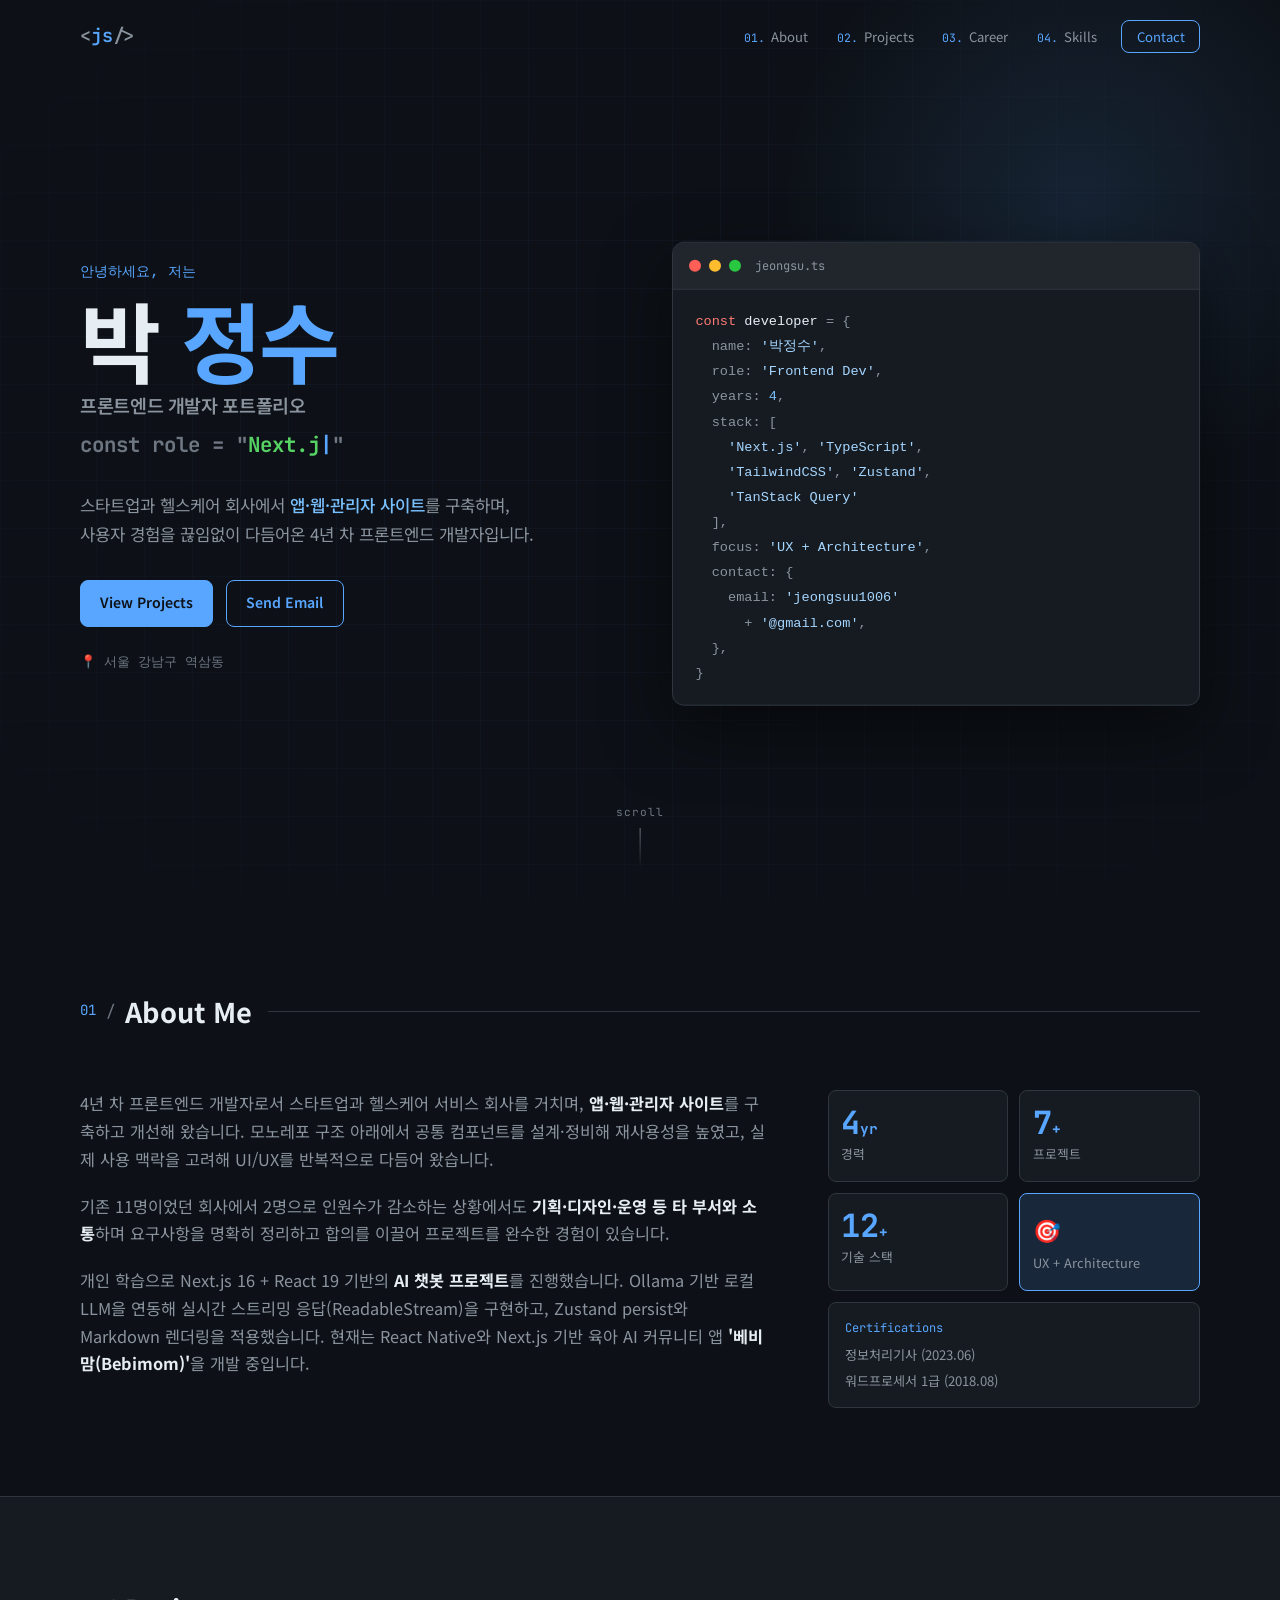
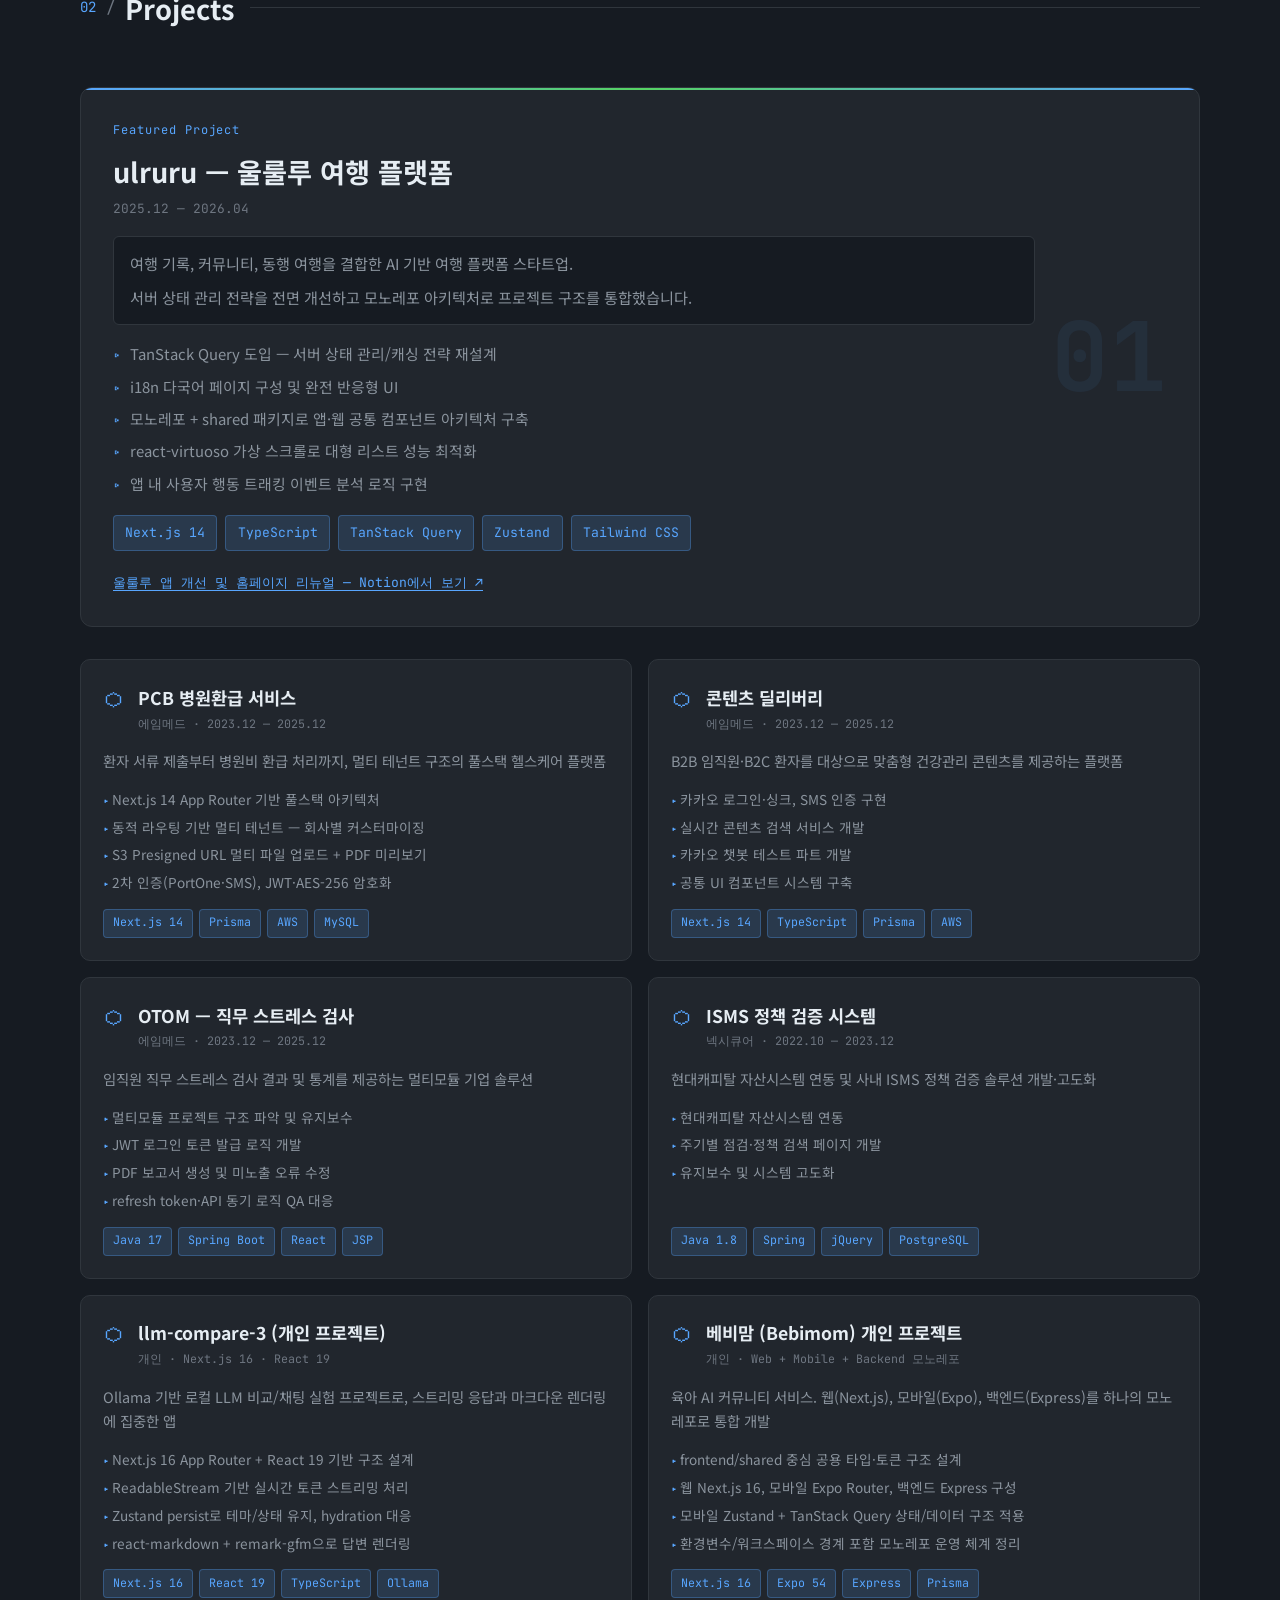
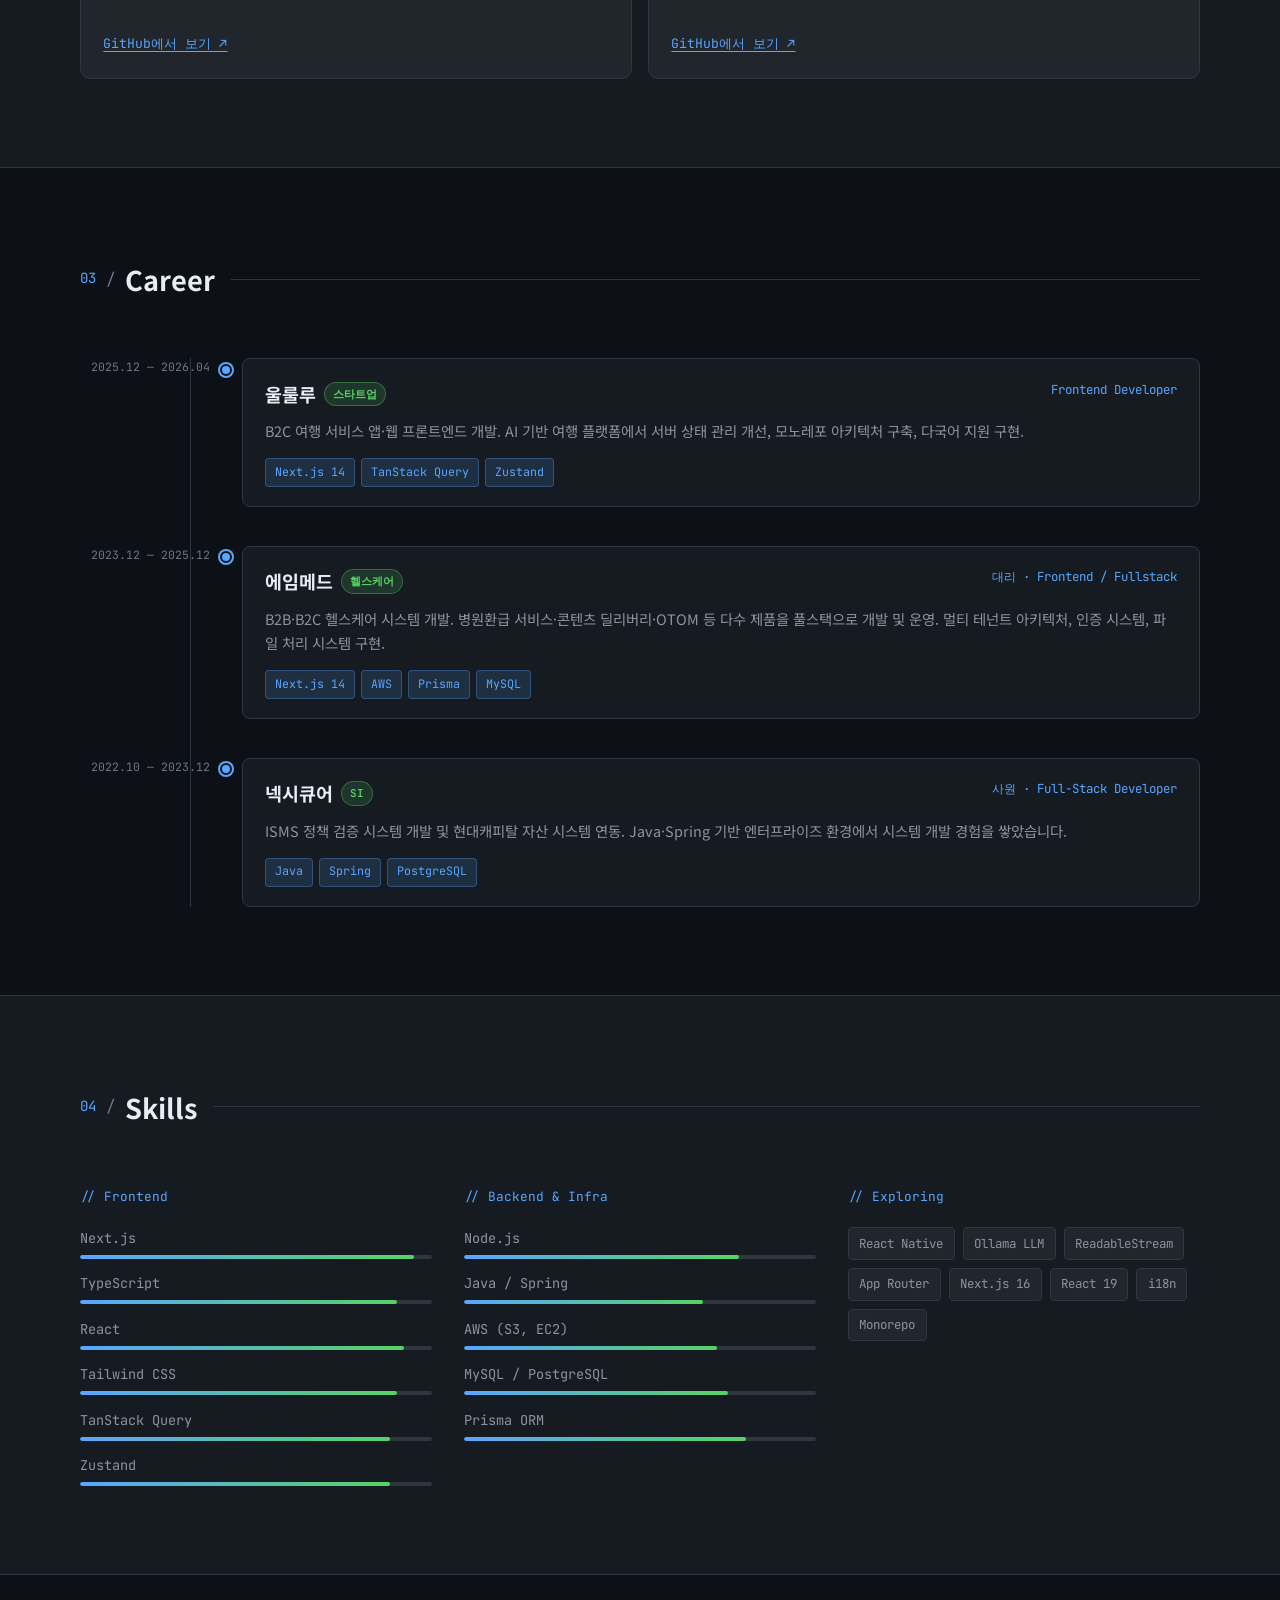
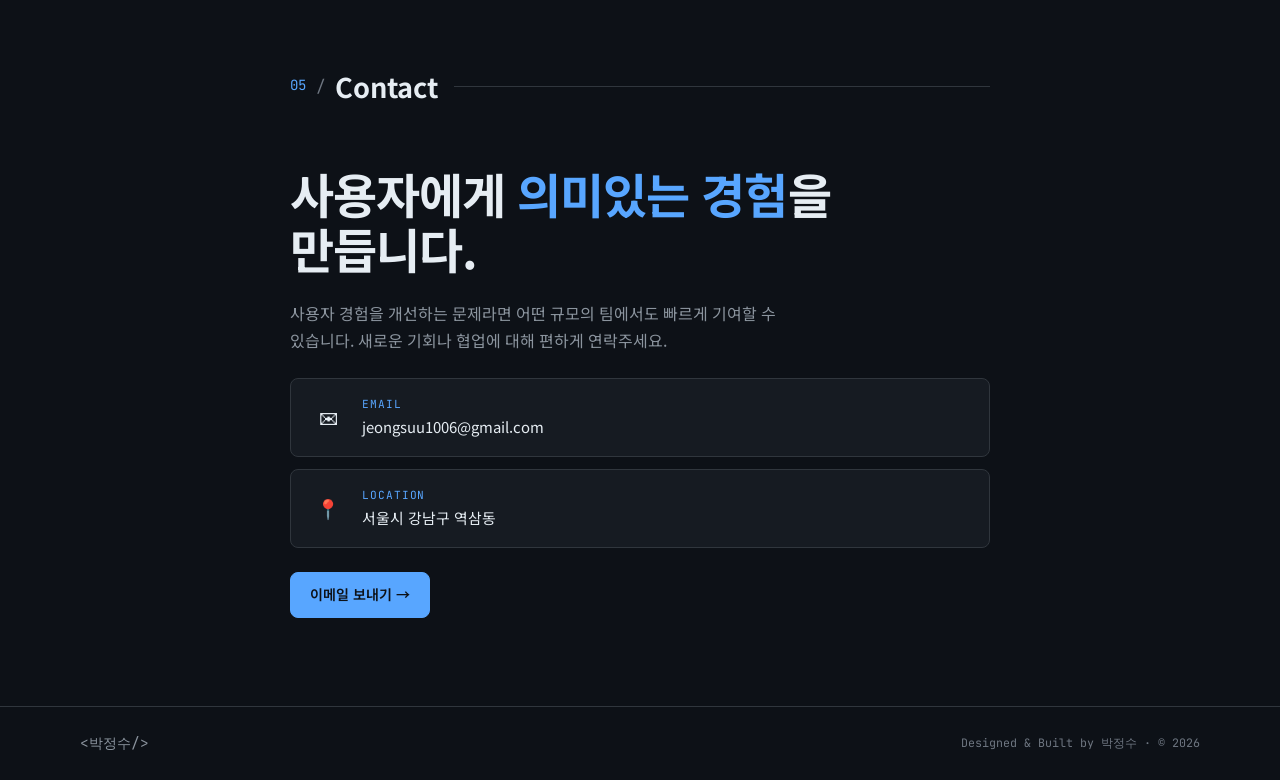
==== index.html @ 1bda675d "feat : 개인프로젝트 내용 추가" ====
<!doctype html>
<html lang="ko">

<head>
  <meta charset="UTF-8" />
  <meta name="viewport" content="width=device-width, initial-scale=1.0" />

  <!-- ===== Primary SEO ===== -->
  <title>프론트엔드 개발자 포트폴리오 | 박정수 — Next.js · TypeScript · 4년차</title>
  <meta name="description"
    content="프론트엔드 개발자 박정수의 포트폴리오입니다. 프론트엔드 개발자 포트폴리오로 Next.js·TypeScript 기반 4년 차 경력과 주요 프로젝트를 담았습니다. 스타트업·헬스케어 서비스에서 앱·웹을 구축한 프론트엔드 포트폴리오를 확인해보세요." />
  <meta name="keywords"
    content="프론트엔드 개발자, 프론트엔드 개발자 포트폴리오, 프론트엔드 포트폴리오, 박정수, 박정수 포트폴리오, Frontend Developer, Next.js 개발자, TypeScript 개발자, React 개발자, 프론트엔드 이력서, 4년차 프론트엔드 개발자, 개발자 포트폴리오, Next.js, TypeScript, TailwindCSS, React, Zustand, TanStack Query" />
  <meta name="author" content="박정수" />
  <meta name="robots" content="index, follow, max-snippet:-1, max-image-preview:large, max-video-preview:-1" />
  <meta name="geo.region" content="KR-11" />
  <meta name="geo.placename" content="Seoul, Gangnam-gu" />
  <!-- 네이버 서치어드바이저(https://searchadvisor.naver.com) 등록 후 아래 주석을 해제하고 content 값을 입력하세요 -->
  <!-- <meta name="naver-site-verification" content="YOUR_NAVER_VERIFICATION_CODE" /> -->
  <link rel="canonical" href="https://suu1006.github.io/" />
  <link rel="sitemap" type="application/xml" href="https://suu1006.github.io/sitemap.xml" />

  <!-- ===== Open Graph (Facebook, KakaoTalk, Slack …) ===== -->
  <meta property="og:type" content="website" />
  <meta property="og:url" content="https://suu1006.github.io/" />
  <meta property="og:title" content="프론트엔드 개발자 포트폴리오 | 박정수 — Next.js · TypeScript" />
  <meta property="og:description"
    content="프론트엔드 개발자 박정수의 프론트엔드 포트폴리오입니다. 4년 차 경력으로 스타트업·헬스케어 서비스에서 Next.js·TypeScript로 앱·웹을 구축하고 UX를 개선해온 경험을 담았습니다." />
  <meta property="og:image" content="https://suu1006.github.io/og-image.png" />
  <meta property="og:image:width" content="1200" />
  <meta property="og:image:height" content="630" />
  <meta property="og:image:alt" content="박정수 Frontend Developer 포트폴리오" />
  <meta property="og:locale" content="ko_KR" />
  <meta property="og:site_name" content="박정수 포트폴리오" />

  <!-- ===== Twitter Card ===== -->
  <meta name="twitter:card" content="summary_large_image" />
  <meta name="twitter:title" content="프론트엔드 개발자 포트폴리오 | 박정수 — Next.js · TypeScript" />
  <meta name="twitter:description" content="프론트엔드 개발자 박정수의 프론트엔드 포트폴리오 — Next.js·TypeScript 기반 4년 차 개발 경험과 주요 프로젝트" />
  <meta name="twitter:image" content="https://suu1006.github.io/og-image.png" />

  <!-- ===== Structured Data (JSON-LD) ===== -->
  <script type="application/ld+json">
    {
      "@context": "https://schema.org",
      "@graph": [
        {
          "@type": "Person",
          "@id": "https://suu1006.github.io/#person",
          "name": "박정수",
          "alternateName": ["Park Jeongsu", "프론트엔드 개발자 박정수", "박정수 프론트엔드", "박정수 포트폴리오"],
          "jobTitle": "프론트엔드 개발자",
          "description": "4년 차 프론트엔드 개발자. Next.js, TypeScript, TailwindCSS 기반의 앱·웹 개발 전문. 스타트업과 헬스케어 서비스에서 UX를 개선해온 경험 보유.",
          "image": "https://suu1006.github.io/og-image.png",
          "url": "https://suu1006.github.io/",
          "email": "jeongsuu1006@gmail.com",
          
          "address": {
            "@type": "PostalAddress",
            "addressLocality": "역삼동",
            "addressRegion": "강남구",
            "addressCountry": "KR"
          },
          "knowsAbout": ["프론트엔드 개발", "Next.js", "TypeScript", "React", "TailwindCSS", "Zustand", "TanStack Query", "Node.js", "AWS", "MySQL", "모노레포", "i18n"],
          "keywords": "프론트엔드 개발자, 프론트엔드 개발자 포트폴리오, 프론트엔드 포트폴리오, Next.js, TypeScript",
          "worksFor": {
            "@type": "Organization",
            "name": "울룰루"
          },
          "sameAs": [
            "https://github.com/suu1006"
          ]
        },
        {
          "@type": "ProfilePage",
          "@id": "https://suu1006.github.io/#webpage",
          "url": "https://suu1006.github.io/",
          "name": "프론트엔드 개발자 포트폴리오 | 박정수",
          "description": "4년 차 프론트엔드 개발자 박정수의 경력, 프로젝트, 기술 스택 포트폴리오",
          "keywords": "프론트엔드 개발자, 프론트엔드 개발자 포트폴리오, 프론트엔드 포트폴리오",
          "inLanguage": "ko",
          "about": { "@id": "https://suu1006.github.io/#person" },
          "mainEntity": { "@id": "https://suu1006.github.io/#person" }
        },
        {
          "@type": "WebSite",
          "@id": "https://suu1006.github.io/#website",
          "url": "https://suu1006.github.io/",
          "name": "박정수 프론트엔드 개발자 포트폴리오",
          "description": "프론트엔드 개발자 박정수의 프론트엔드 포트폴리오 사이트",
          "inLanguage": "ko",
          "publisher": { "@id": "https://suu1006.github.io/#person" }
        }
      ]
    }
    </script>

  <!-- ===== Favicon & Theme ===== -->
  <meta name="theme-color" content="#0d1117" />
  <link rel="icon" type="image/svg+xml"
    href="data:image/svg+xml,<svg xmlns='http://www.w3.org/2000/svg' viewBox='0 0 32 32'><rect width='32' height='32' rx='6' fill='%230d1117'/><text x='50%25' y='56%25' font-size='18' font-family='monospace' font-weight='bold' fill='%2358a6ff' text-anchor='middle' dominant-baseline='middle'>js</text></svg>" />

  <!-- ===== Font preload (Core Web Vitals: LCP 개선) ===== -->
  <link rel="preconnect" href="https://fonts.googleapis.com" />
  <link rel="preconnect" href="https://fonts.gstatic.com" crossorigin />
  <link rel="preload" as="style"
    href="https://fonts.googleapis.com/css2?family=JetBrains+Mono:wght@400;600&family=Noto+Sans+KR:wght@400;500;700&display=swap" />
  <link
    href="https://fonts.googleapis.com/css2?family=JetBrains+Mono:wght@400;600&family=Noto+Sans+KR:wght@400;500;700&display=swap"
    rel="stylesheet" />
  <link rel="stylesheet" href="./styles.css" />
</head>

<body>

  <!-- NAV -->
  <header class="nav-wrap" id="navWrap" role="banner">
    <nav class="nav container" aria-label="메인 내비게이션">
      <a href="#hero" class="nav-logo" aria-label="박정수 포트폴리오 홈">
        <span class="logo-bracket" aria-hidden="true">&lt;</span>js<span class="logo-bracket"
          aria-hidden="true">/&gt;</span>
      </a>
      <button class="hamburger" id="hamburger" aria-label="메뉴 열기" aria-expanded="false" aria-controls="navList">
        <span aria-hidden="true"></span><span aria-hidden="true"></span><span aria-hidden="true"></span>
      </button>
      <ul class="nav-list" id="navList" role="list">
        <li><a href="#about" class="nav-link"><span class="nav-num" aria-hidden="true">01.</span> About</a></li>
        <li><a href="#projects" class="nav-link"><span class="nav-num" aria-hidden="true">02.</span> Projects</a></li>
        <li><a href="#career" class="nav-link"><span class="nav-num" aria-hidden="true">03.</span> Career</a></li>
        <li><a href="#skills" class="nav-link"><span class="nav-num" aria-hidden="true">04.</span> Skills</a></li>
        <li><a href="#contact" class="nav-link nav-link--cta">Contact</a></li>
      </ul>
    </nav>
  </header>

  <main id="main-content">
    <!-- HERO -->
    <section class="hero" id="hero" aria-label="소개">
      <div class="hero-bg-grid" aria-hidden="true"></div>
      <div class="hero-blob" aria-hidden="true"></div>
      <div class="container hero-inner">
        <div class="hero-text">
          <p class="hero-greeting">안녕하세요, 저는</p>
          <h1 class="hero-name">
            박<span class="accent"> 정수</span>
            <span class="hero-name-tagline">프론트엔드 개발자 포트폴리오</span>
          </h1>
          <h2 class="hero-title">
            <span class="type-prefix">const role = "</span><span id="typed"></span><span
              class="type-cursor">|</span><span class="type-prefix">"</span>
          </h2>
          <p class="hero-desc">
            스타트업과 헬스케어 회사에서 <em>앱·웹·관리자 사이트</em>를 구축하며,
            <br />사용자 경험을 끊임없이 다듬어온 4년 차 프론트엔드 개발자입니다.
          </p>
          <div class="hero-cta-row">
            <a class="btn btn--primary" href="#projects">View Projects</a>
            <a class="btn btn--outline" href="mailto:jeongsuu1006@gmail.com">Send Email</a>
          </div>
          <div class="hero-meta">
            <span>📍 서울 강남구 역삼동</span>
          </div>
        </div>
        <div class="hero-code-card" aria-hidden="true">
          <div class="code-card-header">
            <span class="dot red"></span><span class="dot yellow"></span><span class="dot green"></span>
            <span class="code-card-title">jeongsu.ts</span>
          </div>
          <pre class="code-card-body"><code><span class="tk-kw">const</span> <span class="tk-var">developer</span> <span class="tk-op">=</span> {
  name<span class="tk-op">:</span> <span class="tk-str">'박정수'</span>,
  role<span class="tk-op">:</span> <span class="tk-str">'Frontend Dev'</span>,
  years<span class="tk-op">:</span> <span class="tk-num">4</span>,
  stack<span class="tk-op">:</span> [
    <span class="tk-str">'Next.js'</span>, <span class="tk-str">'TypeScript'</span>,
    <span class="tk-str">'TailwindCSS'</span>, <span class="tk-str">'Zustand'</span>,
    <span class="tk-str">'TanStack Query'</span>
  ],
  focus<span class="tk-op">:</span> <span class="tk-str">'UX + Architecture'</span>,
  contact<span class="tk-op">:</span> {
    email<span class="tk-op">:</span> <span class="tk-str">'jeongsuu1006'</span>
      <span class="tk-op">+</span> <span class="tk-str">'@gmail.com'</span>,
  },
}</code></pre>
        </div>
      </div>
      <a class="scroll-hint" href="#about" aria-label="스크롤 내리기">
        <span class="scroll-label">scroll</span>
        <span class="scroll-arrow"></span>
      </a>
    </section>

    <!-- ABOUT -->
    <section class="section" id="about" aria-label="About Me — 자기소개">
      <div class="container">
        <div class="section-label reveal">
          <span class="label-num">01</span>
          <span class="label-slash">/</span>
          <span class="label-text">About Me</span>
          <span class="label-line"></span>
        </div>
        <div class="about-grid">
          <div class="about-text reveal">
            <p>
              4년 차 프론트엔드 개발자로서 스타트업과 헬스케어 서비스 회사를 거치며,
              <strong>앱·웹·관리자 사이트</strong>를 구축하고 개선해 왔습니다.
              모노레포 구조 아래에서 공통 컴포넌트를 설계·정비해 재사용성을 높였고,
              실제 사용 맥락을 고려해 UI/UX를 반복적으로 다듬어 왔습니다.
            </p>
            <p>
              기존 11명이었던 회사에서 2명으로 인원수가 감소하는 상황에서도
              <strong>기획·디자인·운영 등 타 부서와 소통</strong>하며 요구사항을
              명확히 정리하고 합의를 이끌어 프로젝트를 완수한 경험이 있습니다.
            </p>
            <p>
              개인 학습으로 Next.js 16 + React 19 기반의 <strong>AI 챗봇 프로젝트</strong>를
              진행했습니다. Ollama 기반 로컬 LLM을 연동해 실시간 스트리밍 응답(ReadableStream)을
              구현하고, Zustand persist와 Markdown 렌더링을 적용했습니다.
              현재는 React Native와 Next.js 기반 육아 AI 커뮤니티 앱 <strong>'베비맘(Bebimom)'</strong>을
              개발 중입니다.
            </p>
          </div>
          <div class="about-cards reveal">
            <div class="stat-card">
              <span class="stat-num">4<span class="stat-unit">yr</span></span>
              <span class="stat-label">경력</span>
            </div>
            <div class="stat-card">
              <span class="stat-num">7<span class="stat-unit">+</span></span>
              <span class="stat-label">프로젝트</span>
            </div>
            <div class="stat-card">
              <span class="stat-num">12<span class="stat-unit">+</span></span>
              <span class="stat-label">기술 스택</span>
            </div>
            <div class="stat-card highlight">
              <span class="stat-icon">🎯</span>
              <span class="stat-label">UX + Architecture</span>
            </div>
            <div class="cert-list">
              <p class="cert-title">Certifications</p>
              <ul>
                <li>정보처리기사 (2023.06)</li>
                <li>워드프로세서 1급 (2018.08)</li>
              </ul>
            </div>
          </div>
        </div>
      </div>
    </section>

    <!-- PROJECTS -->
    <section class="section section--dark" id="projects" aria-label="Projects — 프로젝트">
      <div class="container">
        <div class="section-label reveal">
          <span class="label-num">02</span>
          <span class="label-slash">/</span>
          <span class="label-text">Projects</span>
          <span class="label-line"></span>
        </div>
        <div class="proj-featured reveal">
          <div class="proj-featured-content">
            <p class="proj-featured-label">Featured Project</p>
            <h3 class="proj-title">ulruru — 울룰루 여행 플랫폼</h3>
            <p class="proj-period">2025.12 — 2026.04</p>
            <div class="proj-desc-box">
              <p>여행 기록, 커뮤니티, 동행 여행을 결합한 AI 기반 여행 플랫폼 스타트업.</p>
              <p>서버 상태 관리 전략을 전면 개선하고 모노레포 아키텍처로 프로젝트 구조를 통합했습니다.</p>
            </div>
            <ul class="proj-points">
              <li><span class="arrow">▹</span> TanStack Query 도입 — 서버 상태 관리/캐싱 전략 재설계</li>
              <li><span class="arrow">▹</span> i18n 다국어 페이지 구성 및 완전 반응형 UI</li>
              <li><span class="arrow">▹</span> 모노레포 + shared 패키지로 앱·웹 공통 컴포넌트 아키텍처 구축</li>
              <li><span class="arrow">▹</span> react-virtuoso 가상 스크롤로 대형 리스트 성능 최적화</li>
              <li><span class="arrow">▹</span> 앱 내 사용자 행동 트래킹 이벤트 분석 로직 구현</li>
            </ul>
            <div class="proj-tech-row">
              <span class="badge">Next.js 14</span>
              <span class="badge">TypeScript</span>
              <span class="badge">TanStack Query</span>
              <span class="badge">Zustand</span>
              <span class="badge">Tailwind CSS</span>
            </div>
            <p class="proj-case-link-wrap">
              <a class="proj-case-link" href="https://www.notion.so/33edb076677a80b485b1e4cb81afc396" target="_blank"
                rel="noopener noreferrer">울룰루 앱 개선 및 홈페이지 리뉴얼 — Notion에서 보기 ↗</a>
            </p>
          </div>
          <div class="proj-featured-num" aria-hidden="true">01</div>
        </div>

        <div class="proj-grid">
          <article class="proj-card reveal">
            <div class="proj-card-top">
              <span class="proj-card-icon">⬡</span>
              <div>
                <h3 class="proj-card-title">PCB 병원환급 서비스</h3>
                <p class="proj-card-period">에임메드 · 2023.12 — 2025.12</p>
              </div>
            </div>
            <p class="proj-card-desc">환자 서류 제출부터 병원비 환급 처리까지, 멀티 테넌트 구조의 풀스택 헬스케어 플랫폼</p>
            <ul class="proj-card-points">
              <li>Next.js 14 App Router 기반 풀스택 아키텍처</li>
              <li>동적 라우팅 기반 멀티 테넌트 — 회사별 커스터마이징</li>
              <li>S3 Presigned URL 멀티 파일 업로드 + PDF 미리보기</li>
              <li>2차 인증(PortOne·SMS), JWT·AES-256 암호화</li>
            </ul>
            <div class="proj-card-tech">
              <span class="badge badge--sm">Next.js 14</span>
              <span class="badge badge--sm">Prisma</span>
              <span class="badge badge--sm">AWS</span>
              <span class="badge badge--sm">MySQL</span>
            </div>
          </article>

          <article class="proj-card reveal">
            <div class="proj-card-top">
              <span class="proj-card-icon">⬡</span>
              <div>
                <h3 class="proj-card-title">콘텐츠 딜리버리</h3>
                <p class="proj-card-period">에임메드 · 2023.12 — 2025.12</p>
              </div>
            </div>
            <p class="proj-card-desc">B2B 임직원·B2C 환자를 대상으로 맞춤형 건강관리 콘텐츠를 제공하는 플랫폼</p>
            <ul class="proj-card-points">
              <li>카카오 로그인·싱크, SMS 인증 구현</li>
              <li>실시간 콘텐츠 검색 서비스 개발</li>
              <li>카카오 챗봇 테스트 파트 개발</li>
              <li>공통 UI 컴포넌트 시스템 구축</li>
            </ul>
            <div class="proj-card-tech">
              <span class="badge badge--sm">Next.js 14</span>
              <span class="badge badge--sm">TypeScript</span>
              <span class="badge badge--sm">Prisma</span>
              <span class="badge badge--sm">AWS</span>
            </div>
          </article>

          <article class="proj-card reveal">
            <div class="proj-card-top">
              <span class="proj-card-icon">⬡</span>
              <div>
                <h3 class="proj-card-title">OTOM — 직무 스트레스 검사</h3>
                <p class="proj-card-period">에임메드 · 2023.12 — 2025.12</p>
              </div>
            </div>
            <p class="proj-card-desc">임직원 직무 스트레스 검사 결과 및 통계를 제공하는 멀티모듈 기업 솔루션</p>
            <ul class="proj-card-points">
              <li>멀티모듈 프로젝트 구조 파악 및 유지보수</li>
              <li>JWT 로그인 토큰 발급 로직 개발</li>
              <li>PDF 보고서 생성 및 미노출 오류 수정</li>
              <li>refresh token·API 동기 로직 QA 대응</li>
            </ul>
            <div class="proj-card-tech">
              <span class="badge badge--sm">Java 17</span>
              <span class="badge badge--sm">Spring Boot</span>
              <span class="badge badge--sm">React</span>
              <span class="badge badge--sm">JSP</span>
            </div>
          </article>

          <article class="proj-card reveal">
            <div class="proj-card-top">
              <span class="proj-card-icon">⬡</span>
              <div>
                <h3 class="proj-card-title">ISMS 정책 검증 시스템</h3>
                <p class="proj-card-period">넥시큐어 · 2022.10 — 2023.12</p>
              </div>
            </div>
            <p class="proj-card-desc">현대캐피탈 자산시스템 연동 및 사내 ISMS 정책 검증 솔루션 개발·고도화</p>
            <ul class="proj-card-points">
              <li>현대캐피탈 자산시스템 연동</li>
              <li>주기별 점검·정책 검색 페이지 개발</li>
              <li>유지보수 및 시스템 고도화</li>
            </ul>
            <div class="proj-card-tech">
              <span class="badge badge--sm">Java 1.8</span>
              <span class="badge badge--sm">Spring</span>
              <span class="badge badge--sm">jQuery</span>
              <span class="badge badge--sm">PostgreSQL</span>
            </div>
          </article>

          <article class="proj-card reveal">
            <div class="proj-card-top">
              <span class="proj-card-icon">⬡</span>
              <div>
                <h3 class="proj-card-title">llm-compare-3 (개인 프로젝트)</h3>
                <p class="proj-card-period">개인 · Next.js 16 · React 19</p>
              </div>
            </div>
            <p class="proj-card-desc">Ollama 기반 로컬 LLM 비교/채팅 실험 프로젝트로, 스트리밍 응답과 마크다운 렌더링에 집중한 앱</p>
            <ul class="proj-card-points">
              <li>Next.js 16 App Router + React 19 기반 구조 설계</li>
              <li>ReadableStream 기반 실시간 토큰 스트리밍 처리</li>
              <li>Zustand persist로 테마/상태 유지, hydration 대응</li>
              <li>react-markdown + remark-gfm으로 답변 렌더링</li>
            </ul>
            <div class="proj-card-tech">
              <span class="badge badge--sm">Next.js 16</span>
              <span class="badge badge--sm">React 19</span>
              <span class="badge badge--sm">TypeScript</span>
              <span class="badge badge--sm">Ollama</span>
            </div>
            <p class="proj-case-link-wrap">
              <a class="proj-case-link" href="https://github.com/suu1006/llm-compare-3" target="_blank"
                rel="noopener noreferrer">GitHub에서 보기 ↗</a>
            </p>
          </article>

          <article class="proj-card reveal">
            <div class="proj-card-top">
              <span class="proj-card-icon">⬡</span>
              <div>
                <h3 class="proj-card-title">베비맘 (Bebimom) 개인 프로젝트</h3>
                <p class="proj-card-period">개인 · Web + Mobile + Backend 모노레포</p>
              </div>
            </div>
            <p class="proj-card-desc">육아 AI 커뮤니티 서비스. 웹(Next.js), 모바일(Expo), 백엔드(Express)를 하나의 모노레포로 통합 개발</p>
            <ul class="proj-card-points">
              <li>frontend/shared 중심 공용 타입·토큰 구조 설계</li>
              <li>웹 Next.js 16, 모바일 Expo Router, 백엔드 Express 구성</li>
              <li>모바일 Zustand + TanStack Query 상태/데이터 구조 적용</li>
              <li>환경변수/워크스페이스 경계 포함 모노레포 운영 체계 정리</li>
            </ul>
            <div class="proj-card-tech">
              <span class="badge badge--sm">Next.js 16</span>
              <span class="badge badge--sm">Expo 54</span>
              <span class="badge badge--sm">Express</span>
              <span class="badge badge--sm">Prisma</span>
            </div>
            <p class="proj-case-link-wrap">
              <a class="proj-case-link" href="https://github.com/suu1006/bebimom" target="_blank"
                rel="noopener noreferrer">GitHub에서 보기 ↗</a>
            </p>
          </article>
        </div>
      </div>
    </section>

    <!-- CAREER -->
    <section class="section" id="career" aria-label="Career — 경력">
      <div class="container">
        <div class="section-label reveal">
          <span class="label-num">03</span>
          <span class="label-slash">/</span>
          <span class="label-text">Career</span>
          <span class="label-line"></span>
        </div>
        <div class="timeline">
          <div class="timeline-item reveal">
            <div class="timeline-left">
              <span class="timeline-dot"></span>
              <span class="timeline-period">2025.12 — 2026.04</span>
            </div>
            <div class="timeline-right">
              <div class="timeline-header">
                <h3 class="timeline-company">울룰루 <span class="company-badge">스타트업</span></h3>
                <span class="timeline-role">Frontend Developer</span>
              </div>
              <p class="timeline-desc">B2C 여행 서비스 앱·웹 프론트엔드 개발. AI 기반 여행 플랫폼에서 서버 상태 관리 개선, 모노레포 아키텍처 구축, 다국어 지원 구현.</p>
              <div class="timeline-stack">
                <span class="badge badge--sm">Next.js 14</span>
                <span class="badge badge--sm">TanStack Query</span>
                <span class="badge badge--sm">Zustand</span>
              </div>
            </div>
          </div>
          <div class="timeline-item reveal">
            <div class="timeline-left">
              <span class="timeline-dot"></span>
              <span class="timeline-period">2023.12 — 2025.12</span>
            </div>
            <div class="timeline-right">
              <div class="timeline-header">
                <h3 class="timeline-company">에임메드 <span class="company-badge">헬스케어</span></h3>
                <span class="timeline-role">대리 · Frontend / Fullstack</span>
              </div>
              <p class="timeline-desc">B2B·B2C 헬스케어 시스템 개발. 병원환급 서비스·콘텐츠 딜리버리·OTOM 등 다수 제품을 풀스택으로 개발 및 운영. 멀티 테넌트 아키텍처,
                인증 시스템, 파일 처리 시스템 구현.</p>
              <div class="timeline-stack">
                <span class="badge badge--sm">Next.js 14</span>
                <span class="badge badge--sm">AWS</span>
                <span class="badge badge--sm">Prisma</span>
                <span class="badge badge--sm">MySQL</span>
              </div>
            </div>
          </div>
          <div class="timeline-item reveal">
            <div class="timeline-left">
              <span class="timeline-dot"></span>
              <span class="timeline-period">2022.10 — 2023.12</span>
            </div>
            <div class="timeline-right">
              <div class="timeline-header">
                <h3 class="timeline-company">넥시큐어 <span class="company-badge">SI</span></h3>
                <span class="timeline-role">사원 · Full-Stack Developer</span>
              </div>
              <p class="timeline-desc">ISMS 정책 검증 시스템 개발 및 현대캐피탈 자산 시스템 연동. Java·Spring 기반 엔터프라이즈 환경에서 시스템 개발 경험을 쌓았습니다.
              </p>
              <div class="timeline-stack">
                <span class="badge badge--sm">Java</span>
                <span class="badge badge--sm">Spring</span>
                <span class="badge badge--sm">PostgreSQL</span>
              </div>
            </div>
          </div>
        </div>
      </div>
    </section>

    <!-- SKILLS -->
    <section class="section section--dark" id="skills" aria-label="Skills — 기술 스택">
      <div class="container">
        <div class="section-label reveal">
          <span class="label-num">04</span>
          <span class="label-slash">/</span>
          <span class="label-text">Skills</span>
          <span class="label-line"></span>
        </div>
        <div class="skills-grid">
          <div class="skill-group reveal">
            <p class="skill-group-label">// Frontend</p>
            <div class="skill-list">
              <div class="skill-item">
                <span class="skill-name">Next.js</span>
                <div class="skill-bar">
                  <div class="skill-fill" style="--w:95%"></div>
                </div>
              </div>
              <div class="skill-item">
                <span class="skill-name">TypeScript</span>
                <div class="skill-bar">
                  <div class="skill-fill" style="--w:90%"></div>
                </div>
              </div>
              <div class="skill-item">
                <span class="skill-name">React</span>
                <div class="skill-bar">
                  <div class="skill-fill" style="--w:92%"></div>
                </div>
              </div>
              <div class="skill-item">
                <span class="skill-name">Tailwind CSS</span>
                <div class="skill-bar">
                  <div class="skill-fill" style="--w:90%"></div>
                </div>
              </div>
              <div class="skill-item">
                <span class="skill-name">TanStack Query</span>
                <div class="skill-bar">
                  <div class="skill-fill" style="--w:88%"></div>
                </div>
              </div>
              <div class="skill-item">
                <span class="skill-name">Zustand</span>
                <div class="skill-bar">
                  <div class="skill-fill" style="--w:88%"></div>
                </div>
              </div>
            </div>
          </div>
          <div class="skill-group reveal">
            <p class="skill-group-label">// Backend &amp; Infra</p>
            <div class="skill-list">
              <div class="skill-item">
                <span class="skill-name">Node.js</span>
                <div class="skill-bar">
                  <div class="skill-fill" style="--w:78%"></div>
                </div>
              </div>
              <div class="skill-item">
                <span class="skill-name">Java / Spring</span>
                <div class="skill-bar">
                  <div class="skill-fill" style="--w:68%"></div>
                </div>
              </div>
              <div class="skill-item">
                <span class="skill-name">AWS (S3, EC2)</span>
                <div class="skill-bar">
                  <div class="skill-fill" style="--w:72%"></div>
                </div>
              </div>
              <div class="skill-item">
                <span class="skill-name">MySQL / PostgreSQL</span>
                <div class="skill-bar">
                  <div class="skill-fill" style="--w:75%"></div>
                </div>
              </div>
              <div class="skill-item">
                <span class="skill-name">Prisma ORM</span>
                <div class="skill-bar">
                  <div class="skill-fill" style="--w:80%"></div>
                </div>
              </div>
            </div>
          </div>
          <div class="skill-group reveal">
            <p class="skill-group-label">// Exploring</p>
            <div class="explore-grid">
              <span class="explore-chip">React Native</span>
              <span class="explore-chip">Ollama LLM</span>
              <span class="explore-chip">ReadableStream</span>
              <span class="explore-chip">App Router</span>
              <span class="explore-chip">Next.js 16</span>
              <span class="explore-chip">React 19</span>
              <span class="explore-chip">i18n</span>
              <span class="explore-chip">Monorepo</span>
            </div>
          </div>
        </div>
      </div>
    </section>

    <!-- CONTACT -->
    <section class="section" id="contact" aria-label="Contact — 연락처">
      <div class="container contact-wrap">
        <div class="section-label reveal">
          <span class="label-num">05</span>
          <span class="label-slash">/</span>
          <span class="label-text">Contact</span>
          <span class="label-line"></span>
        </div>
        <div class="contact-body reveal">
          <h2 class="contact-heading">
            사용자에게 <span class="accent">의미있는 경험</span>을 <br />만듭니다.
          </h2>
          <p class="contact-sub">사용자 경험을 개선하는 문제라면 어떤 규모의 팀에서도 빠르게 기여할 수 있습니다. 새로운 기회나 협업에 대해 편하게 연락주세요.</p>
          <div class="contact-items">
            <a class="contact-item" href="mailto:jeongsuu1006@gmail.com">
              <span class="contact-item-icon">✉</span>
              <div>
                <span class="contact-item-label">Email</span>
                <span class="contact-item-value">jeongsuu1006@gmail.com</span>
              </div>
            </a>
         
            <div class="contact-item">
              <span class="contact-item-icon">📍</span>
              <div>
                <span class="contact-item-label">Location</span>
                <span class="contact-item-value">서울시 강남구 역삼동</span>
              </div>
            </div>
          </div>
          <a class="btn btn--primary contact-cta" href="mailto:jeongsuu1006@gmail.com">이메일 보내기 →</a>
        </div>
      </div>
    </section>
  </main>

  <footer class="footer">
    <div class="container footer-inner">
      <span class="footer-logo"><span class="logo-bracket">&lt;</span>박정수<span class="logo-bracket">/&gt;</span></span>
      <span class="footer-copy">Designed &amp; Built by 박정수 · © 2026</span>
    </div>
  </footer>

  <script src="./script.js"></script>
</body>

</html>
---- styles.css ----
/* ============================================================
   DESIGN TOKENS
   ============================================================ */
:root {
  --bg: #0d1117;
  --bg-2: #161b22;
  --bg-3: #21262d;
  --border: #30363d;
  --text: #e6edf3;
  --text-2: #8b949e;
  --text-3: #6e7681;
  --accent: #58a6ff;
  --accent-dim: rgba(88, 166, 255, 0.15);
  --accent-strong: #79c0ff;
  --green: #56d364;
  --orange: #e3b341;
  --red: #f85149;
  --yellow: #e3b341;

  --font-code: 'JetBrains Mono', 'Fira Code', 'Cascadia Code', monospace;
  --font-body: 'Noto Sans KR', 'Apple SD Gothic Neo', sans-serif;
  --max-w: 1120px;
  --nav-h: 72px;
  --radius: 8px;

  --ease-out: cubic-bezier(0.16, 1, 0.3, 1);
}

/* ============================================================
   RESET & BASE
   ============================================================ */
*, *::before, *::after { box-sizing: border-box; margin: 0; padding: 0; }

html {
  scroll-behavior: smooth;
  scroll-padding-top: var(--nav-h);
}

body {
  font-family: var(--font-body);
  background: var(--bg);
  color: var(--text);
  line-height: 1.7;
  -webkit-font-smoothing: antialiased;
  overflow-x: hidden;
}

/* Prevent background scroll when mobile nav is open */
body.nav-menu-open {
  overflow: hidden;
  touch-action: none;
}

#main-content {
  position: relative;
  z-index: 0;
}

a { color: inherit; text-decoration: none; }
em { font-style: normal; color: var(--accent-strong); font-weight: 500; }
strong { color: var(--text); }

img { display: block; max-width: 100%; }

.container {
  width: min(var(--max-w), 100% - 3rem);
  margin-inline: auto;
}

/* ============================================================
   NAV
   ============================================================ */
.nav-wrap {
  position: fixed;
  inset-block-start: 0;
  inset-inline: 0;
  z-index: 200;
  height: var(--nav-h);
  border-bottom: 1px solid transparent;
  transition: border-color 0.3s, background 0.3s, backdrop-filter 0.3s;
  overflow: visible;
}

.nav-wrap.scrolled {
  border-color: var(--border);
  background: rgba(13, 17, 23, 0.85);
  backdrop-filter: blur(12px);
}

.nav {
  height: 100%;
  display: flex;
  align-items: center;
  justify-content: space-between;
  gap: 0.75rem;
  overflow: visible;
}

.nav-logo {
  font-family: var(--font-code);
  font-size: 1.15rem;
  font-weight: 600;
  color: var(--accent);
  flex-shrink: 0;
  position: relative;
  z-index: 102;
}

.logo-bracket { color: var(--text-2); }

.nav-list {
  list-style: none;
  display: flex;
  align-items: center;
  gap: 0.4rem;
}

.nav-link {
  padding: 0.4rem 0.7rem;
  font-size: 0.82rem;
  color: var(--text-2);
  transition: color 0.2s;
  white-space: nowrap;
}

.nav-link:hover { color: var(--accent); }

.nav-num {
  font-family: var(--font-code);
  color: var(--accent);
  font-size: 0.72rem;
  margin-right: 2px;
}

.nav-link--cta {
  margin-left: 0.4rem;
  padding: 0.38rem 0.9rem;
  border: 1px solid var(--accent);
  border-radius: var(--radius);
  color: var(--accent);
  font-size: 0.82rem;
  transition: background 0.2s, color 0.2s;
}

.nav-link--cta:hover {
  background: var(--accent-dim);
}

.hamburger {
  display: none;
  flex-direction: column;
  justify-content: center;
  gap: 5px;
  width: 44px;
  height: 44px;
  padding: 0;
  margin: 0;
  background: none;
  border: none;
  cursor: pointer;
  flex-shrink: 0;
  position: relative;
  z-index: 102;
  -webkit-tap-highlight-color: transparent;
}

.hamburger span {
  display: block;
  height: 2px;
  background: var(--text-2);
  border-radius: 2px;
  transition: 0.25s;
}

/* ============================================================
   HERO
   ============================================================ */
.hero {
  position: relative;
  min-height: 100svh;
  display: flex;
  align-items: center;
  overflow: hidden;
}

/* grid bg */
.hero-bg-grid {
  position: absolute;
  inset: 0;
  background-image:
    linear-gradient(rgba(88, 166, 255, 0.04) 1px, transparent 1px),
    linear-gradient(90deg, rgba(88, 166, 255, 0.04) 1px, transparent 1px);
  background-size: 48px 48px;
  mask-image: radial-gradient(ellipse 80% 80% at 50% 50%, black 30%, transparent 100%);
}

/* blob */
.hero-blob {
  position: absolute;
  width: 600px;
  height: 600px;
  border-radius: 50%;
  background: radial-gradient(circle, rgba(88, 166, 255, 0.12) 0%, transparent 70%);
  top: -100px;
  right: -100px;
  pointer-events: none;
}

.hero-inner {
  position: relative;
  z-index: 1;
  display: grid;
  grid-template-columns: 1fr 1fr;
  align-items: center;
  gap: 4rem;
  padding-block: 6rem 4rem;
}

.hero-greeting {
  font-family: var(--font-code);
  font-size: 0.9rem;
  color: var(--accent);
  margin-bottom: 0.6rem;
}

.hero-name {
  font-size: clamp(3rem, 8vw, 5.5rem);
  font-weight: 700;
  line-height: 1.05;
  letter-spacing: -0.03em;
  color: var(--text);
  margin-bottom: 0.6rem;
}

.hero-name-tagline {
  display: block;
  margin-top: 0.45rem;
  font-size: clamp(0.95rem, 2.2vw, 1.15rem);
  font-weight: 600;
  letter-spacing: -0.02em;
  color: var(--text-2);
  line-height: 1.35;
}

.accent { color: var(--accent); }

.hero-title {
  font-family: var(--font-code);
  font-size: clamp(1rem, 2.5vw, 1.3rem);
  color: var(--text-2);
  margin-bottom: 1.4rem;
  min-height: 2em;
}

.type-prefix { color: var(--text-3); }
#typed { color: var(--green); }
.type-cursor {
  color: var(--accent);
  animation: blink 1s step-end infinite;
}

@keyframes blink {
  0%, 100% { opacity: 1; }
  50% { opacity: 0; }
}

.hero-desc {
  font-size: 1.05rem;
  color: var(--text-2);
  max-width: 52ch;
  margin-bottom: 2rem;
}

.hero-cta-row {
  display: flex;
  flex-wrap: wrap;
  gap: 0.8rem;
  margin-bottom: 1.5rem;
}

.btn {
  display: inline-flex;
  align-items: center;
  gap: 0.4rem;
  padding: 0.65rem 1.2rem;
  border-radius: var(--radius);
  font-size: 0.88rem;
  font-weight: 600;
  transition: all 0.2s var(--ease-out);
  cursor: pointer;
}

.btn--primary {
  background: var(--accent);
  color: var(--bg);
  border: 1px solid var(--accent);
}

.btn--primary:hover {
  background: var(--accent-strong);
  border-color: var(--accent-strong);
  transform: translateY(-2px);
  box-shadow: 0 8px 24px rgba(88, 166, 255, 0.3);
}

.btn--outline {
  background: transparent;
  color: var(--accent);
  border: 1px solid var(--accent);
}

.btn--outline:hover {
  background: var(--accent-dim);
  transform: translateY(-2px);
}

.hero-meta {
  display: flex;
  flex-wrap: wrap;
  gap: 1rem;
  font-size: 0.82rem;
  color: var(--text-3);
  font-family: var(--font-code);
}

/* CODE CARD */
.hero-code-card {
  background: var(--bg-2);
  border: 1px solid var(--border);
  border-radius: 12px;
  overflow: hidden;
  font-family: var(--font-code);
  font-size: 0.85rem;
  box-shadow: 0 24px 64px rgba(0, 0, 0, 0.5);
}

.code-card-header {
  display: flex;
  align-items: center;
  gap: 0.5rem;
  padding: 0.8rem 1rem;
  background: var(--bg-3);
  border-bottom: 1px solid var(--border);
}

.dot {
  width: 12px;
  height: 12px;
  border-radius: 50%;
}

.dot.red { background: #ff5f57; }
.dot.yellow { background: #febc2e; }
.dot.green { background: #28c840; }

.code-card-title {
  font-size: 0.75rem;
  color: var(--text-2);
  margin-left: 0.4rem;
}

.code-card-body {
  padding: 1.2rem 1.4rem;
  white-space: pre;
  line-height: 1.85;
  color: var(--text-2);
  overflow-x: auto;
}

.tk-kw { color: #ff7b72; }
.tk-var { color: var(--text); }
.tk-op { color: var(--text-2); }
.tk-str { color: #a5d6ff; }
.tk-num { color: #79c0ff; }

/* SCROLL HINT */
.scroll-hint {
  position: absolute;
  bottom: 2rem;
  left: 50%;
  transform: translateX(-50%);
  display: flex;
  flex-direction: column;
  align-items: center;
  gap: 0.4rem;
  color: var(--text-3);
  font-size: 0.7rem;
  font-family: var(--font-code);
  letter-spacing: 0.1em;
  animation: bob 2s ease-in-out infinite;
}

.scroll-arrow {
  width: 1px;
  height: 40px;
  background: linear-gradient(to bottom, var(--text-3), transparent);
}

@keyframes bob {
  0%, 100% { transform: translateX(-50%) translateY(0); }
  50% { transform: translateX(-50%) translateY(6px); }
}

/* ============================================================
   SECTION COMMON
   ============================================================ */
.section {
  padding-block: 5.5rem;
}

.section--dark {
  background: var(--bg-2);
  border-block: 1px solid var(--border);
}

.section-label {
  display: flex;
  align-items: center;
  gap: 0.6rem;
  margin-bottom: 3.5rem;
  font-family: var(--font-code);
}

.label-num { color: var(--accent); font-size: 0.88rem; }
.label-slash { color: var(--text-3); }
.label-text { color: var(--text); font-size: 1.7rem; font-weight: 700; font-family: var(--font-body); }
.label-line { flex: 1; height: 1px; background: var(--border); margin-left: 0.4rem; }

/* ============================================================
   ABOUT
   ============================================================ */
.about-grid {
  display: grid;
  grid-template-columns: 1.3fr 0.7fr;
  gap: 3.5rem;
  align-items: start;
}

.about-text p {
  color: var(--text-2);
  font-size: 1.02rem;
  margin-bottom: 1.2rem;
}

.about-text p:last-child { margin-bottom: 0; }

.about-cards {
  display: grid;
  grid-template-columns: 1fr 1fr;
  gap: 0.7rem;
}

.stat-card {
  background: var(--bg-2);
  border: 1px solid var(--border);
  border-radius: var(--radius);
  padding: 1rem 0.8rem;
  display: flex;
  flex-direction: column;
  gap: 0.25rem;
  transition: border-color 0.2s;
}

.stat-card:hover { border-color: var(--accent); }

.stat-card.highlight {
  border-color: var(--accent);
  background: var(--accent-dim);
}

.stat-num {
  font-family: var(--font-code);
  font-size: 2rem;
  font-weight: 700;
  color: var(--accent);
  line-height: 1;
}

.stat-unit { font-size: 0.9rem; }

.stat-label {
  font-size: 0.8rem;
  color: var(--text-2);
}

.stat-icon { font-size: 1.4rem; }

.cert-list {
  grid-column: 1 / -1;
  background: var(--bg-2);
  border: 1px solid var(--border);
  border-radius: var(--radius);
  padding: 0.9rem 1rem;
}

.cert-title {
  font-family: var(--font-code);
  font-size: 0.75rem;
  color: var(--accent);
  margin-bottom: 0.4rem;
}

.cert-list ul {
  list-style: none;
  font-size: 0.82rem;
  color: var(--text-2);
  display: flex;
  flex-direction: column;
  gap: 0.2rem;
}

/* ============================================================
   PROJECTS
   ============================================================ */

/* FEATURED */
.proj-featured {
  position: relative;
  display: grid;
  grid-template-columns: 1fr auto;
  align-items: start;
  gap: 1rem;
  background: var(--bg-3);
  border: 1px solid var(--border);
  border-radius: 12px;
  padding: 2rem;
  margin-bottom: 2rem;
  overflow: hidden;
}

.proj-featured::before {
  content: '';
  position: absolute;
  inset-block-start: 0;
  inset-inline-start: 0;
  inset-inline-end: 0;
  height: 2px;
  background: linear-gradient(90deg, var(--accent), var(--green), var(--accent));
}

.proj-featured-label {
  font-family: var(--font-code);
  font-size: 0.75rem;
  color: var(--accent);
  margin-bottom: 0.5rem;
  letter-spacing: 0.08em;
}

.proj-title {
  font-size: 1.7rem;
  font-weight: 700;
  margin-bottom: 0.25rem;
  color: var(--text);
}

.proj-period {
  font-family: var(--font-code);
  font-size: 0.8rem;
  color: var(--text-3);
  margin-bottom: 1rem;
}

.proj-desc-box {
  background: var(--bg-2);
  border: 1px solid var(--border);
  border-radius: 6px;
  padding: 0.85rem 1rem;
  margin-bottom: 1rem;
  color: var(--text-2);
  font-size: 0.95rem;
}

.proj-desc-box p + p {
  margin-top: 0.5rem;
}

.proj-points {
  list-style: none;
  display: flex;
  flex-direction: column;
  gap: 0.45rem;
  margin-bottom: 1.2rem;
  color: var(--text-2);
  font-size: 0.93rem;
}

.arrow { color: var(--accent); margin-right: 0.4rem; }

.proj-tech-row {
  display: flex;
  flex-wrap: wrap;
  gap: 0.5rem;
}

.proj-case-link-wrap {
  margin: 1rem 0 0;
}

.proj-case-link {
  font-family: var(--font-code);
  font-size: 0.82rem;
  color: var(--accent);
  text-decoration: underline;
  text-underline-offset: 3px;
  transition: color 0.2s;
}

.proj-case-link:hover {
  color: var(--accent-strong);
}

.proj-featured-num {
  font-family: var(--font-code);
  font-size: 6rem;
  font-weight: 700;
  color: rgba(88, 166, 255, 0.07);
  line-height: 1;
  align-self: center;
  user-select: none;
}

/* GRID CARDS */
.proj-grid {
  display: grid;
  grid-template-columns: repeat(2, 1fr);
  gap: 1rem;
}

.proj-card {
  background: var(--bg-3);
  border: 1px solid var(--border);
  border-radius: 10px;
  padding: 1.4rem;
  display: flex;
  flex-direction: column;
  gap: 0.9rem;
  transition: border-color 0.25s, transform 0.25s;
}

.proj-card:hover {
  border-color: var(--accent);
  transform: translateY(-4px);
}

.proj-card-top {
  display: flex;
  align-items: flex-start;
  gap: 0.8rem;
}

.proj-card-icon {
  font-size: 1.4rem;
  color: var(--accent);
  flex-shrink: 0;
  line-height: 1;
  margin-top: 2px;
}

.proj-card-title {
  font-size: 1.1rem;
  font-weight: 700;
  color: var(--text);
}

.proj-card-period {
  font-family: var(--font-code);
  font-size: 0.73rem;
  color: var(--text-3);
  margin-top: 2px;
}

.proj-card-desc {
  font-size: 0.9rem;
  color: var(--text-2);
}

.proj-card-points {
  list-style: none;
  display: flex;
  flex-direction: column;
  gap: 0.3rem;
  flex: 1;
  font-size: 0.85rem;
  color: var(--text-2);
}

.proj-card-points li::before {
  content: '▸ ';
  color: var(--accent);
  font-size: 0.75rem;
}

.proj-card-tech {
  display: flex;
  flex-wrap: wrap;
  gap: 0.4rem;
}

/* BADGES */
.badge {
  display: inline-flex;
  padding: 0.35rem 0.7rem;
  background: var(--accent-dim);
  color: var(--accent);
  border: 1px solid rgba(88, 166, 255, 0.3);
  border-radius: 4px;
  font-family: var(--font-code);
  font-size: 0.82rem;
  white-space: nowrap;
}

.badge--sm {
  padding: 0.22rem 0.55rem;
  font-size: 0.73rem;
}

/* ============================================================
   CAREER TIMELINE
   ============================================================ */
.timeline {
  position: relative;
  display: flex;
  flex-direction: column;
  gap: 0;
}

.timeline::before {
  content: '';
  position: absolute;
  left: 110px;
  top: 0;
  bottom: 0;
  width: 1px;
  background: var(--border);
}

.timeline-item {
  display: grid;
  grid-template-columns: 130px 1fr;
  gap: 2rem;
  padding-bottom: 2.4rem;
}

.timeline-item:last-child { padding-bottom: 0; }

.timeline-left {
  display: flex;
  flex-direction: column;
  align-items: flex-end;
  padding-right: 0;
  position: relative;
}

.timeline-dot {
  position: absolute;
  right: -22px;
  top: 0.35rem;
  width: 12px;
  height: 12px;
  border-radius: 50%;
  background: var(--accent);
  border: 2px solid var(--bg);
  z-index: 1;
  box-shadow: 0 0 0 2px var(--accent);
}

.timeline-period {
  font-family: var(--font-code);
  font-size: 0.72rem;
  color: var(--text-3);
  text-align: right;
  line-height: 1.5;
}

.timeline-right {
  background: var(--bg-2);
  border: 1px solid var(--border);
  border-radius: var(--radius);
  padding: 1.2rem 1.4rem;
  transition: border-color 0.2s;
}

.timeline-right:hover { border-color: var(--accent); }

.timeline-header {
  display: flex;
  align-items: flex-start;
  justify-content: space-between;
  gap: 0.6rem;
  margin-bottom: 0.6rem;
  flex-wrap: wrap;
}

.timeline-company {
  font-size: 1.15rem;
  font-weight: 700;
  display: flex;
  align-items: center;
  gap: 0.5rem;
}

.company-badge {
  display: inline-flex;
  padding: 0.12rem 0.5rem;
  font-size: 0.68rem;
  font-weight: 600;
  background: rgba(86, 211, 100, 0.15);
  color: var(--green);
  border: 1px solid rgba(86, 211, 100, 0.35);
  border-radius: 99px;
  font-family: var(--font-code);
}

.timeline-role {
  font-family: var(--font-code);
  font-size: 0.78rem;
  color: var(--accent);
}

.timeline-desc {
  font-size: 0.9rem;
  color: var(--text-2);
  margin-bottom: 0.9rem;
}

.timeline-stack {
  display: flex;
  flex-wrap: wrap;
  gap: 0.4rem;
}

/* ============================================================
   SKILLS
   ============================================================ */
.skills-grid {
  display: grid;
  grid-template-columns: 1fr 1fr 1fr;
  gap: 2rem;
}

.skill-group-label {
  font-family: var(--font-code);
  font-size: 0.8rem;
  color: var(--accent);
  margin-bottom: 1.2rem;
}

.skill-list {
  display: flex;
  flex-direction: column;
  gap: 0.85rem;
}

.skill-item {
  display: flex;
  flex-direction: column;
  gap: 0.3rem;
}

.skill-name {
  font-size: 0.85rem;
  color: var(--text-2);
  font-family: var(--font-code);
}

.skill-bar {
  height: 4px;
  background: var(--border);
  border-radius: 99px;
  overflow: hidden;
}

.skill-fill {
  height: 100%;
  width: 0;
  border-radius: 99px;
  background: linear-gradient(90deg, var(--accent), var(--green));
  transition: width 1.2s var(--ease-out);
}

.skill-fill.animated { width: var(--w); }

.explore-grid {
  display: flex;
  flex-wrap: wrap;
  gap: 0.5rem;
}

.explore-chip {
  display: inline-flex;
  padding: 0.3rem 0.65rem;
  background: var(--bg-3);
  color: var(--text-2);
  border: 1px solid var(--border);
  border-radius: 4px;
  font-family: var(--font-code);
  font-size: 0.78rem;
  transition: border-color 0.2s, color 0.2s;
}

.explore-chip:hover {
  border-color: var(--accent);
  color: var(--accent);
}

/* ============================================================
   CONTACT
   ============================================================ */
.contact-wrap { max-width: 700px; }

.contact-body {
  display: flex;
  flex-direction: column;
  gap: 1.5rem;
}

.contact-heading {
  font-size: clamp(2rem, 5vw, 3rem);
  font-weight: 700;
  line-height: 1.15;
  letter-spacing: -0.02em;
}

.contact-sub {
  font-size: 1rem;
  color: var(--text-2);
  max-width: 56ch;
}

.contact-items {
  display: flex;
  flex-direction: column;
  gap: 0.8rem;
}

.contact-item {
  display: flex;
  align-items: center;
  gap: 1rem;
  padding: 1rem 1.2rem;
  background: var(--bg-2);
  border: 1px solid var(--border);
  border-radius: var(--radius);
  transition: border-color 0.2s, transform 0.2s;
}

a.contact-item:hover {
  border-color: var(--accent);
  transform: translateX(4px);
}

.contact-item-icon {
  font-size: 1.2rem;
  width: 36px;
  text-align: center;
}

.contact-item-label {
  display: block;
  font-family: var(--font-code);
  font-size: 0.7rem;
  color: var(--accent);
  letter-spacing: 0.08em;
  text-transform: uppercase;
}

.contact-item-value {
  display: block;
  font-size: 0.93rem;
  color: var(--text);
}

.contact-cta { align-self: flex-start; }

/* ============================================================
   FOOTER
   ============================================================ */
.footer {
  border-top: 1px solid var(--border);
  padding-block: 1.5rem;
}

.footer-inner {
  display: flex;
  align-items: center;
  justify-content: space-between;
  gap: 1rem;
  flex-wrap: wrap;
}

.footer-logo {
  font-family: var(--font-code);
  font-size: 0.9rem;
  color: var(--text-2);
}

.footer-copy {
  font-family: var(--font-code);
  font-size: 0.73rem;
  color: var(--text-3);
}

/* ============================================================
   REVEAL ANIMATION
   ============================================================ */
.reveal {
  opacity: 0;
  transform: translateY(24px);
  transition: opacity 0.7s var(--ease-out), transform 0.7s var(--ease-out);
}

.reveal.visible {
  opacity: 1;
  transform: none;
}

/* ============================================================
   RESPONSIVE
   ============================================================ */
@media (max-width: 960px) {
  .hero-inner {
    grid-template-columns: 1fr;
  }

  .hero-code-card {
    display: none;
  }

  .about-grid {
    grid-template-columns: 1fr;
  }

  .skills-grid {
    grid-template-columns: 1fr 1fr;
  }
}

/* Hamburger + drawer: up to 1024px (prevents horizontal nav overflowing onto content) */
@media (max-width: 1024px) {
  :root { --nav-h: 60px; }

  /* iOS/Safari: backdrop-filter on parent can break position:fixed overlay */
  .nav-wrap.scrolled {
    backdrop-filter: none;
    -webkit-backdrop-filter: none;
    background: rgba(13, 17, 23, 0.98);
  }

  .nav-list {
    position: fixed;
    top: var(--nav-h);
    left: 0;
    right: 0;
    bottom: 0;
    width: 100%;
    max-width: none;
    margin: 0;
    padding: 1.5rem 1.25rem calc(1.5rem + env(safe-area-inset-bottom, 0px));
    box-sizing: border-box;
    min-height: calc(100dvh - var(--nav-h));
    min-height: calc(100vh - var(--nav-h));
    min-height: calc(100svh - var(--nav-h));
    background-color: var(--bg);
    background-image: linear-gradient(var(--bg), var(--bg));
    flex-direction: column;
    align-items: stretch;
    justify-content: flex-start;
    gap: 0.25rem;
    display: none !important;
    visibility: hidden;
    pointer-events: none;
    border-top: 1px solid var(--border);
    z-index: 250;
    overflow-y: auto;
    overflow-x: hidden;
    -webkit-overflow-scrolling: touch;
    isolation: isolate;
  }

  .nav-list li {
    width: 100%;
    text-align: center;
  }

  .nav-list .nav-link,
  .nav-list .nav-link--cta {
    display: block;
    width: 100%;
    padding: 0.85rem 1rem;
    box-sizing: border-box;
  }

  .nav-list .nav-link--cta {
    margin-left: 0;
    margin-top: 0.5rem;
    text-align: center;
  }

  .nav-list.open {
    display: flex !important;
    visibility: visible;
    pointer-events: auto;
  }

  .nav-link { font-size: 1.1rem; }
  .nav-link--cta { font-size: 1.1rem; }
  .hamburger { display: flex; }

  .proj-grid { grid-template-columns: 1fr; }
  .proj-featured { grid-template-columns: 1fr; }
  .proj-featured-num { display: none; }

  .timeline::before { left: 0; }
  .timeline-item { grid-template-columns: 1fr; gap: 0.7rem; }
  .timeline-left { align-items: flex-start; }
  .timeline-dot { left: -7px; right: auto; }
  .timeline-period { text-align: left; }

  .skills-grid { grid-template-columns: 1fr; }

  .about-cards { grid-template-columns: repeat(3, 1fr); }
}

@media (max-width: 480px) {
  .hero-name { font-size: clamp(2.5rem, 12vw, 3.5rem); }
  .about-cards { grid-template-columns: 1fr 1fr; }
}
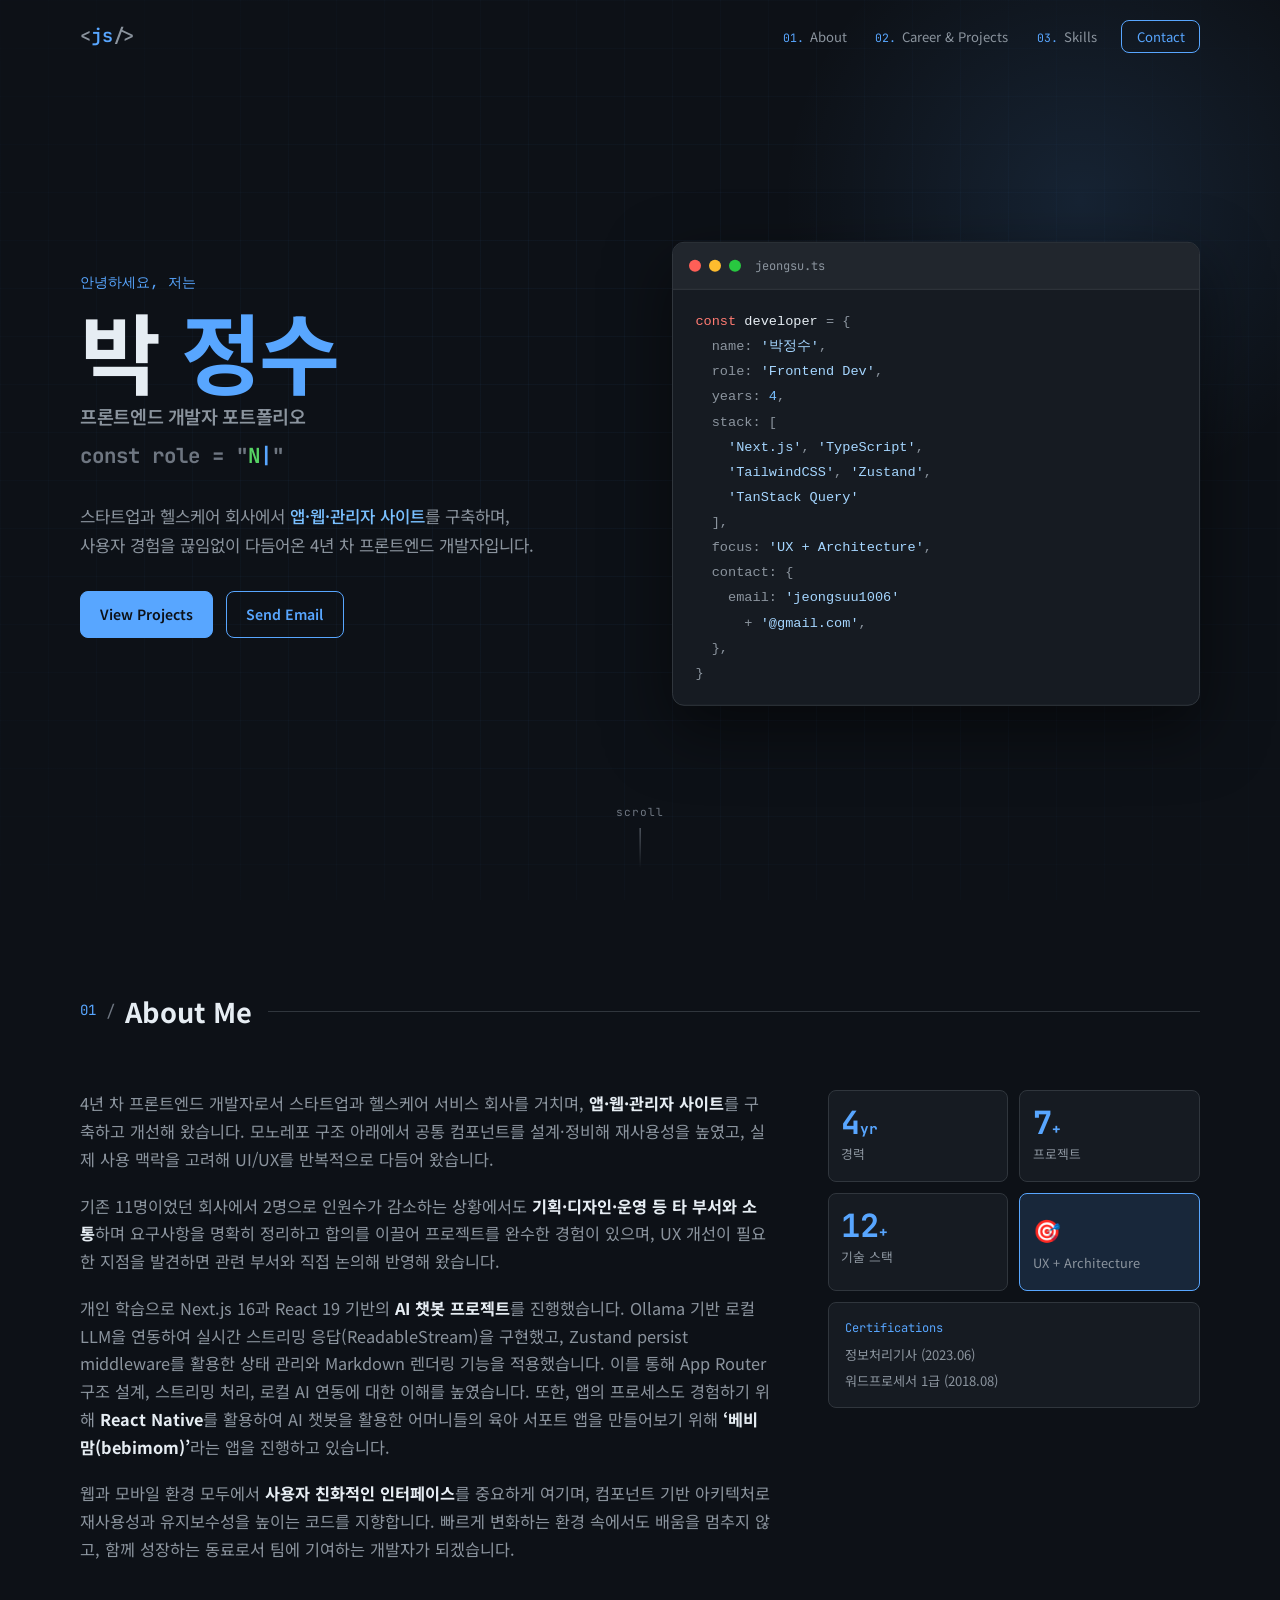
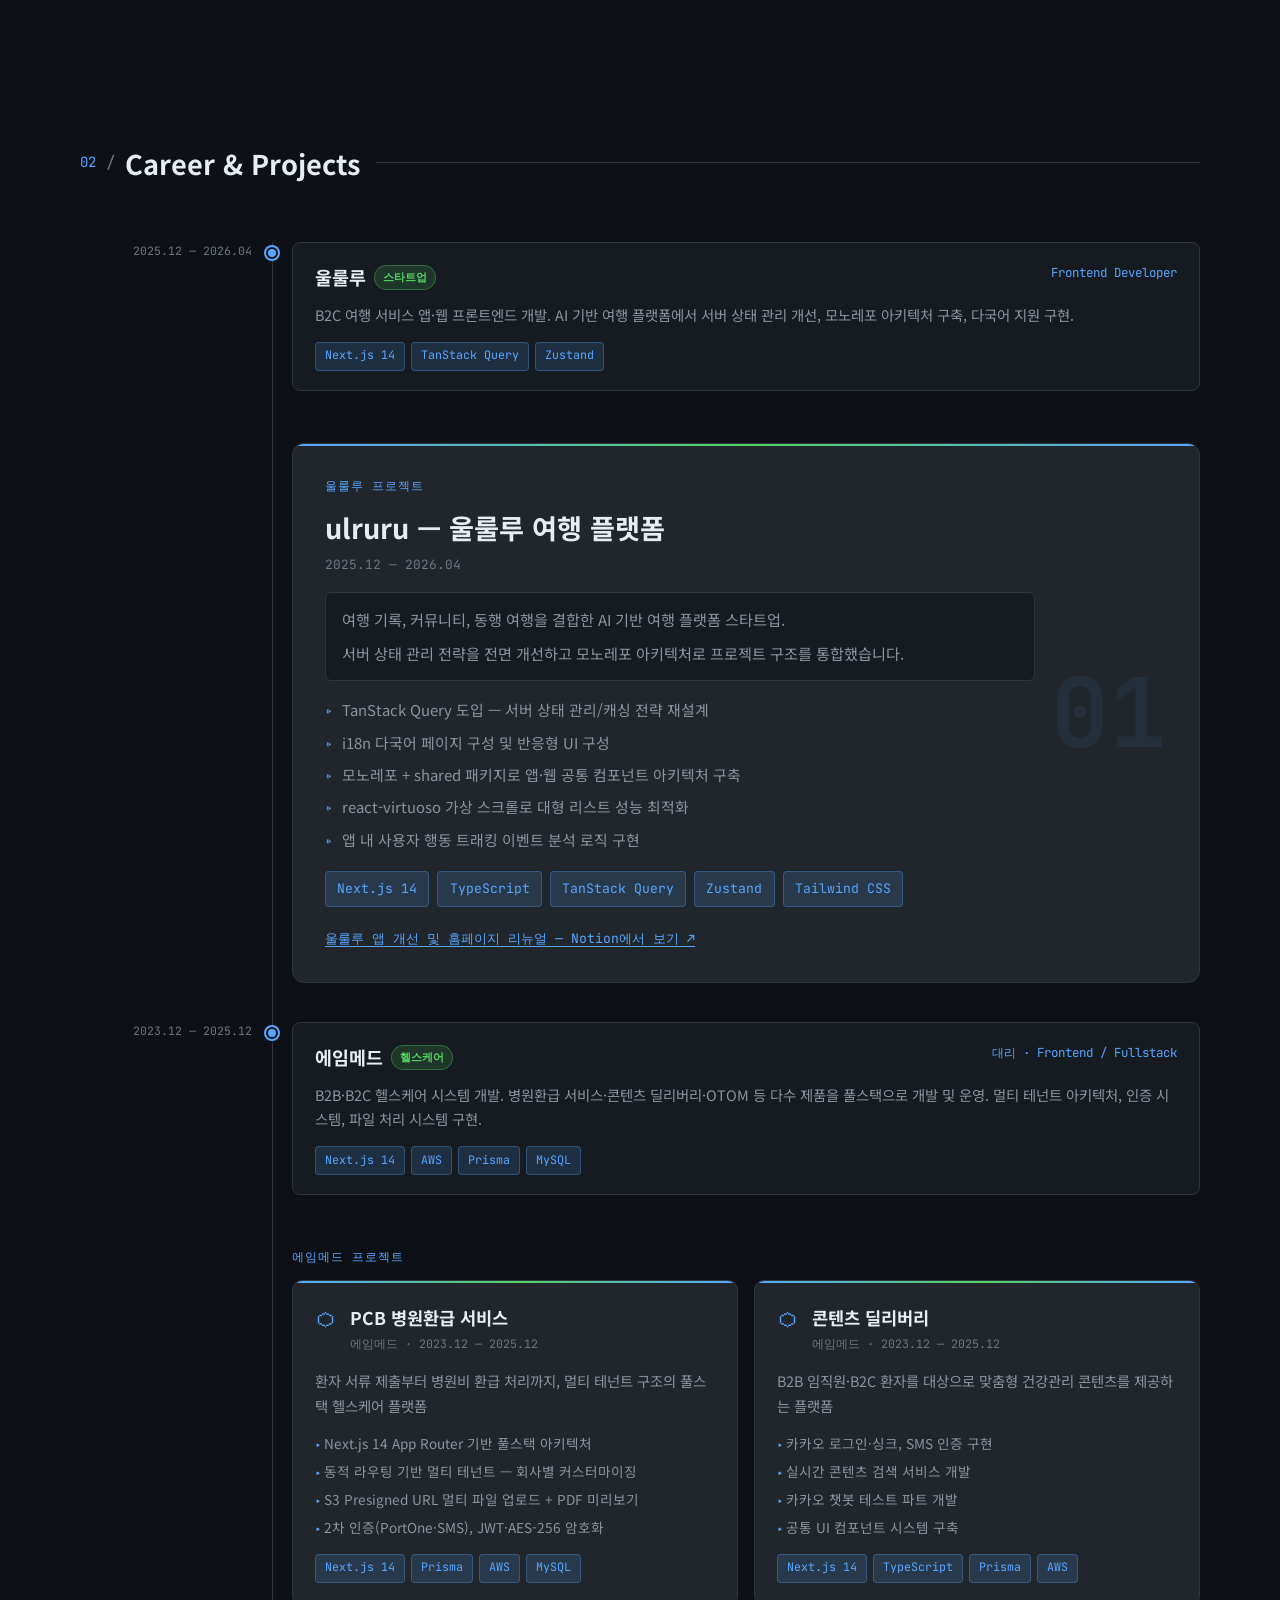
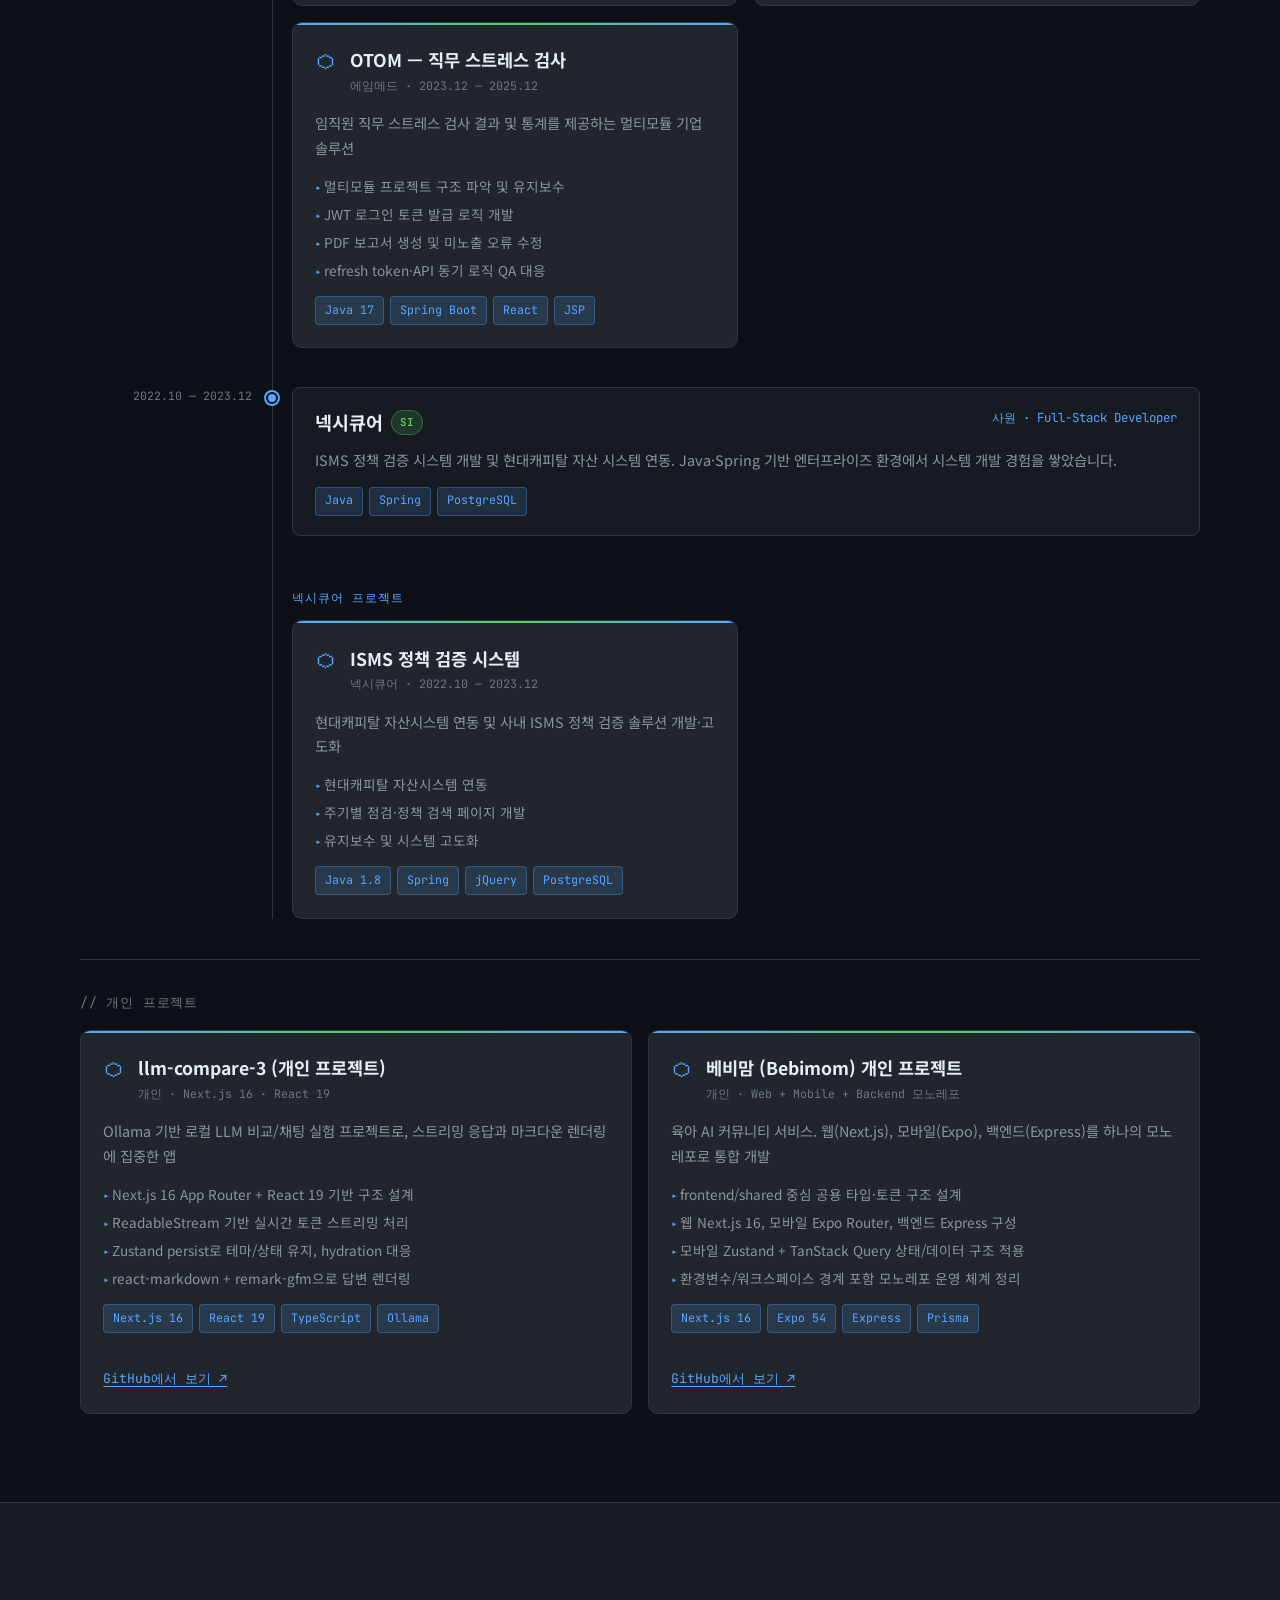
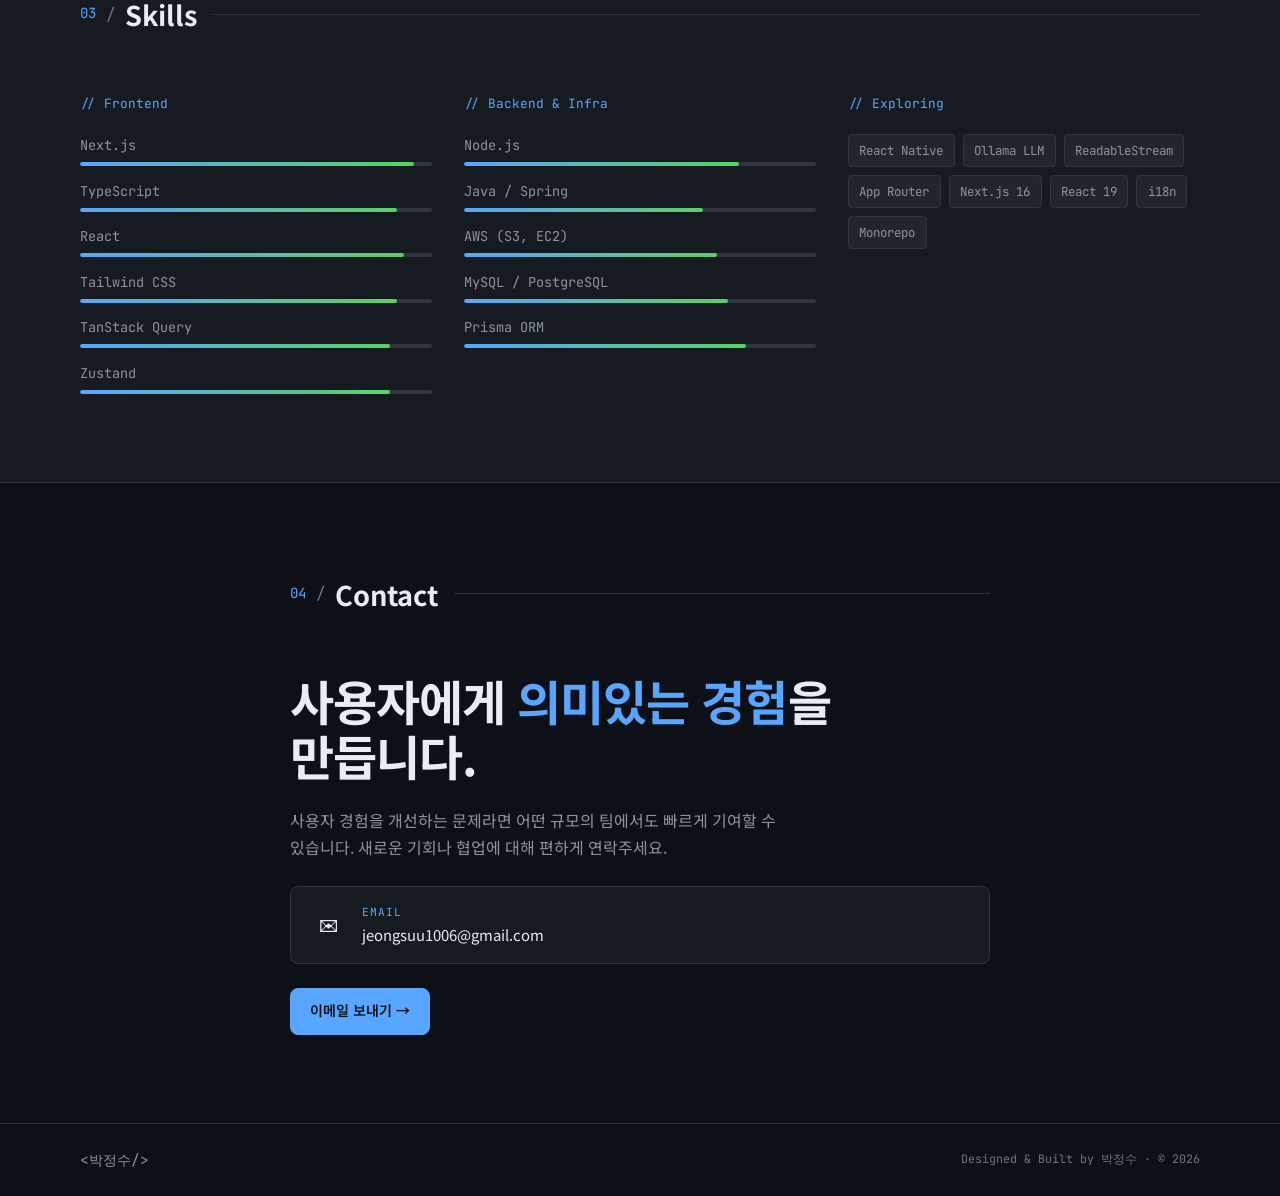
==== commit 70bebaa7: "fix : 프로젝트 상단 실선 수정 및 주소 제외 , 프로젝트와 커리어 병합" ====
--- a/index.html
+++ b/index.html
@@ -125,9 +125,8 @@
       </button>
       <ul class="nav-list" id="navList" role="list">
         <li><a href="#about" class="nav-link"><span class="nav-num" aria-hidden="true">01.</span> About</a></li>
-        <li><a href="#projects" class="nav-link"><span class="nav-num" aria-hidden="true">02.</span> Projects</a></li>
-        <li><a href="#career" class="nav-link"><span class="nav-num" aria-hidden="true">03.</span> Career</a></li>
-        <li><a href="#skills" class="nav-link"><span class="nav-num" aria-hidden="true">04.</span> Skills</a></li>
+        <li><a href="#career-projects" class="nav-link"><span class="nav-num" aria-hidden="true">02.</span> Career &amp; Projects</a></li>
+        <li><a href="#skills" class="nav-link"><span class="nav-num" aria-hidden="true">03.</span> Skills</a></li>
         <li><a href="#contact" class="nav-link nav-link--cta">Contact</a></li>
       </ul>
     </nav>
@@ -154,11 +153,8 @@
             <br />사용자 경험을 끊임없이 다듬어온 4년 차 프론트엔드 개발자입니다.
           </p>
           <div class="hero-cta-row">
-            <a class="btn btn--primary" href="#projects">View Projects</a>
+            <a class="btn btn--primary" href="#career-projects">View Projects</a>
             <a class="btn btn--outline" href="mailto:jeongsuu1006@gmail.com">Send Email</a>
-          </div>
-          <div class="hero-meta">
-            <span>📍 서울 강남구 역삼동</span>
           </div>
         </div>
         <div class="hero-code-card" aria-hidden="true">
@@ -208,15 +204,23 @@
             </p>
             <p>
               기존 11명이었던 회사에서 2명으로 인원수가 감소하는 상황에서도
-              <strong>기획·디자인·운영 등 타 부서와 소통</strong>하며 요구사항을
-              명확히 정리하고 합의를 이끌어 프로젝트를 완수한 경험이 있습니다.
+              <strong>기획·디자인·운영 등 타 부서와 소통</strong>하며 요구사항을 명확히 정리하고
+              합의를 이끌어 프로젝트를 완수한 경험이 있으며, UX 개선이 필요한 지점을 발견하면
+              관련 부서와 직접 논의해 반영해 왔습니다.
             </p>
             <p>
-              개인 학습으로 Next.js 16 + React 19 기반의 <strong>AI 챗봇 프로젝트</strong>를
-              진행했습니다. Ollama 기반 로컬 LLM을 연동해 실시간 스트리밍 응답(ReadableStream)을
-              구현하고, Zustand persist와 Markdown 렌더링을 적용했습니다.
-              현재는 React Native와 Next.js 기반 육아 AI 커뮤니티 앱 <strong>'베비맘(Bebimom)'</strong>을
-              개발 중입니다.
+              개인 학습으로 Next.js 16과 React 19 기반의 <strong>AI 챗봇 프로젝트</strong>를 진행했습니다.
+              Ollama 기반 로컬 LLM을 연동하여 실시간 스트리밍 응답(ReadableStream)을 구현했고,
+              Zustand persist middleware를 활용한 상태 관리와 Markdown 렌더링 기능을 적용했습니다.
+              이를 통해 App Router 구조 설계, 스트리밍 처리, 로컬 AI 연동에 대한 이해를 높였습니다.
+              또한, 앱의 프로세스도 경험하기 위해 <strong>React Native</strong>를 활용하여 AI 챗봇을 활용한
+              어머니들의 육아 서포트 앱을 만들어보기 위해 <strong>‘베비맘(bebimom)’</strong>라는 앱을 진행하고 있습니다.
+            </p>
+            <p>
+              웹과 모바일 환경 모두에서 <strong>사용자 친화적인 인터페이스</strong>를 중요하게 여기며,
+              컴포넌트 기반 아키텍처로 재사용성과 유지보수성을 높이는 코드를 지향합니다.
+              빠르게 변화하는 환경 속에서도 배움을 멈추지 않고, 함께 성장하는 동료로서 팀에 기여하는
+              개발자가 되겠습니다.
             </p>
           </div>
           <div class="about-cards reveal">
@@ -248,202 +252,13 @@
       </div>
     </section>
 
-    <!-- PROJECTS -->
-    <section class="section section--dark" id="projects" aria-label="Projects — 프로젝트">
+    <!-- CAREER & PROJECTS -->
+    <section class="section" id="career-projects" aria-label="Career and Projects — 경력 및 프로젝트">
       <div class="container">
         <div class="section-label reveal">
           <span class="label-num">02</span>
           <span class="label-slash">/</span>
-          <span class="label-text">Projects</span>
-          <span class="label-line"></span>
-        </div>
-        <div class="proj-featured reveal">
-          <div class="proj-featured-content">
-            <p class="proj-featured-label">Featured Project</p>
-            <h3 class="proj-title">ulruru — 울룰루 여행 플랫폼</h3>
-            <p class="proj-period">2025.12 — 2026.04</p>
-            <div class="proj-desc-box">
-              <p>여행 기록, 커뮤니티, 동행 여행을 결합한 AI 기반 여행 플랫폼 스타트업.</p>
-              <p>서버 상태 관리 전략을 전면 개선하고 모노레포 아키텍처로 프로젝트 구조를 통합했습니다.</p>
-            </div>
-            <ul class="proj-points">
-              <li><span class="arrow">▹</span> TanStack Query 도입 — 서버 상태 관리/캐싱 전략 재설계</li>
-              <li><span class="arrow">▹</span> i18n 다국어 페이지 구성 및 완전 반응형 UI</li>
-              <li><span class="arrow">▹</span> 모노레포 + shared 패키지로 앱·웹 공통 컴포넌트 아키텍처 구축</li>
-              <li><span class="arrow">▹</span> react-virtuoso 가상 스크롤로 대형 리스트 성능 최적화</li>
-              <li><span class="arrow">▹</span> 앱 내 사용자 행동 트래킹 이벤트 분석 로직 구현</li>
-            </ul>
-            <div class="proj-tech-row">
-              <span class="badge">Next.js 14</span>
-              <span class="badge">TypeScript</span>
-              <span class="badge">TanStack Query</span>
-              <span class="badge">Zustand</span>
-              <span class="badge">Tailwind CSS</span>
-            </div>
-            <p class="proj-case-link-wrap">
-              <a class="proj-case-link" href="https://www.notion.so/33edb076677a80b485b1e4cb81afc396" target="_blank"
-                rel="noopener noreferrer">울룰루 앱 개선 및 홈페이지 리뉴얼 — Notion에서 보기 ↗</a>
-            </p>
-          </div>
-          <div class="proj-featured-num" aria-hidden="true">01</div>
-        </div>
-
-        <div class="proj-grid">
-          <article class="proj-card reveal">
-            <div class="proj-card-top">
-              <span class="proj-card-icon">⬡</span>
-              <div>
-                <h3 class="proj-card-title">PCB 병원환급 서비스</h3>
-                <p class="proj-card-period">에임메드 · 2023.12 — 2025.12</p>
-              </div>
-            </div>
-            <p class="proj-card-desc">환자 서류 제출부터 병원비 환급 처리까지, 멀티 테넌트 구조의 풀스택 헬스케어 플랫폼</p>
-            <ul class="proj-card-points">
-              <li>Next.js 14 App Router 기반 풀스택 아키텍처</li>
-              <li>동적 라우팅 기반 멀티 테넌트 — 회사별 커스터마이징</li>
-              <li>S3 Presigned URL 멀티 파일 업로드 + PDF 미리보기</li>
-              <li>2차 인증(PortOne·SMS), JWT·AES-256 암호화</li>
-            </ul>
-            <div class="proj-card-tech">
-              <span class="badge badge--sm">Next.js 14</span>
-              <span class="badge badge--sm">Prisma</span>
-              <span class="badge badge--sm">AWS</span>
-              <span class="badge badge--sm">MySQL</span>
-            </div>
-          </article>
-
-          <article class="proj-card reveal">
-            <div class="proj-card-top">
-              <span class="proj-card-icon">⬡</span>
-              <div>
-                <h3 class="proj-card-title">콘텐츠 딜리버리</h3>
-                <p class="proj-card-period">에임메드 · 2023.12 — 2025.12</p>
-              </div>
-            </div>
-            <p class="proj-card-desc">B2B 임직원·B2C 환자를 대상으로 맞춤형 건강관리 콘텐츠를 제공하는 플랫폼</p>
-            <ul class="proj-card-points">
-              <li>카카오 로그인·싱크, SMS 인증 구현</li>
-              <li>실시간 콘텐츠 검색 서비스 개발</li>
-              <li>카카오 챗봇 테스트 파트 개발</li>
-              <li>공통 UI 컴포넌트 시스템 구축</li>
-            </ul>
-            <div class="proj-card-tech">
-              <span class="badge badge--sm">Next.js 14</span>
-              <span class="badge badge--sm">TypeScript</span>
-              <span class="badge badge--sm">Prisma</span>
-              <span class="badge badge--sm">AWS</span>
-            </div>
-          </article>
-
-          <article class="proj-card reveal">
-            <div class="proj-card-top">
-              <span class="proj-card-icon">⬡</span>
-              <div>
-                <h3 class="proj-card-title">OTOM — 직무 스트레스 검사</h3>
-                <p class="proj-card-period">에임메드 · 2023.12 — 2025.12</p>
-              </div>
-            </div>
-            <p class="proj-card-desc">임직원 직무 스트레스 검사 결과 및 통계를 제공하는 멀티모듈 기업 솔루션</p>
-            <ul class="proj-card-points">
-              <li>멀티모듈 프로젝트 구조 파악 및 유지보수</li>
-              <li>JWT 로그인 토큰 발급 로직 개발</li>
-              <li>PDF 보고서 생성 및 미노출 오류 수정</li>
-              <li>refresh token·API 동기 로직 QA 대응</li>
-            </ul>
-            <div class="proj-card-tech">
-              <span class="badge badge--sm">Java 17</span>
-              <span class="badge badge--sm">Spring Boot</span>
-              <span class="badge badge--sm">React</span>
-              <span class="badge badge--sm">JSP</span>
-            </div>
-          </article>
-
-          <article class="proj-card reveal">
-            <div class="proj-card-top">
-              <span class="proj-card-icon">⬡</span>
-              <div>
-                <h3 class="proj-card-title">ISMS 정책 검증 시스템</h3>
-                <p class="proj-card-period">넥시큐어 · 2022.10 — 2023.12</p>
-              </div>
-            </div>
-            <p class="proj-card-desc">현대캐피탈 자산시스템 연동 및 사내 ISMS 정책 검증 솔루션 개발·고도화</p>
-            <ul class="proj-card-points">
-              <li>현대캐피탈 자산시스템 연동</li>
-              <li>주기별 점검·정책 검색 페이지 개발</li>
-              <li>유지보수 및 시스템 고도화</li>
-            </ul>
-            <div class="proj-card-tech">
-              <span class="badge badge--sm">Java 1.8</span>
-              <span class="badge badge--sm">Spring</span>
-              <span class="badge badge--sm">jQuery</span>
-              <span class="badge badge--sm">PostgreSQL</span>
-            </div>
-          </article>
-
-          <article class="proj-card reveal">
-            <div class="proj-card-top">
-              <span class="proj-card-icon">⬡</span>
-              <div>
-                <h3 class="proj-card-title">llm-compare-3 (개인 프로젝트)</h3>
-                <p class="proj-card-period">개인 · Next.js 16 · React 19</p>
-              </div>
-            </div>
-            <p class="proj-card-desc">Ollama 기반 로컬 LLM 비교/채팅 실험 프로젝트로, 스트리밍 응답과 마크다운 렌더링에 집중한 앱</p>
-            <ul class="proj-card-points">
-              <li>Next.js 16 App Router + React 19 기반 구조 설계</li>
-              <li>ReadableStream 기반 실시간 토큰 스트리밍 처리</li>
-              <li>Zustand persist로 테마/상태 유지, hydration 대응</li>
-              <li>react-markdown + remark-gfm으로 답변 렌더링</li>
-            </ul>
-            <div class="proj-card-tech">
-              <span class="badge badge--sm">Next.js 16</span>
-              <span class="badge badge--sm">React 19</span>
-              <span class="badge badge--sm">TypeScript</span>
-              <span class="badge badge--sm">Ollama</span>
-            </div>
-            <p class="proj-case-link-wrap">
-              <a class="proj-case-link" href="https://github.com/suu1006/llm-compare-3" target="_blank"
-                rel="noopener noreferrer">GitHub에서 보기 ↗</a>
-            </p>
-          </article>
-
-          <article class="proj-card reveal">
-            <div class="proj-card-top">
-              <span class="proj-card-icon">⬡</span>
-              <div>
-                <h3 class="proj-card-title">베비맘 (Bebimom) 개인 프로젝트</h3>
-                <p class="proj-card-period">개인 · Web + Mobile + Backend 모노레포</p>
-              </div>
-            </div>
-            <p class="proj-card-desc">육아 AI 커뮤니티 서비스. 웹(Next.js), 모바일(Expo), 백엔드(Express)를 하나의 모노레포로 통합 개발</p>
-            <ul class="proj-card-points">
-              <li>frontend/shared 중심 공용 타입·토큰 구조 설계</li>
-              <li>웹 Next.js 16, 모바일 Expo Router, 백엔드 Express 구성</li>
-              <li>모바일 Zustand + TanStack Query 상태/데이터 구조 적용</li>
-              <li>환경변수/워크스페이스 경계 포함 모노레포 운영 체계 정리</li>
-            </ul>
-            <div class="proj-card-tech">
-              <span class="badge badge--sm">Next.js 16</span>
-              <span class="badge badge--sm">Expo 54</span>
-              <span class="badge badge--sm">Express</span>
-              <span class="badge badge--sm">Prisma</span>
-            </div>
-            <p class="proj-case-link-wrap">
-              <a class="proj-case-link" href="https://github.com/suu1006/bebimom" target="_blank"
-                rel="noopener noreferrer">GitHub에서 보기 ↗</a>
-            </p>
-          </article>
-        </div>
-      </div>
-    </section>
-
-    <!-- CAREER -->
-    <section class="section" id="career" aria-label="Career — 경력">
-      <div class="container">
-        <div class="section-label reveal">
-          <span class="label-num">03</span>
-          <span class="label-slash">/</span>
-          <span class="label-text">Career</span>
+          <span class="label-text">Career &amp; Projects</span>
           <span class="label-line"></span>
         </div>
         <div class="timeline">
@@ -462,6 +277,38 @@
                 <span class="badge badge--sm">Next.js 14</span>
                 <span class="badge badge--sm">TanStack Query</span>
                 <span class="badge badge--sm">Zustand</span>
+              </div>
+            </div>
+            <div class="timeline-item-projects">
+              <div class="proj-featured reveal">
+                <div class="proj-featured-content">
+                  <p class="proj-featured-label">울룰루 프로젝트</p>
+                  <h3 class="proj-title">ulruru — 울룰루 여행 플랫폼</h3>
+                  <p class="proj-period">2025.12 — 2026.04</p>
+                  <div class="proj-desc-box">
+                    <p>여행 기록, 커뮤니티, 동행 여행을 결합한 AI 기반 여행 플랫폼 스타트업.</p>
+                    <p>서버 상태 관리 전략을 전면 개선하고 모노레포 아키텍처로 프로젝트 구조를 통합했습니다.</p>
+                  </div>
+                  <ul class="proj-points">
+                    <li><span class="arrow">▹</span> TanStack Query 도입 — 서버 상태 관리/캐싱 전략 재설계</li>
+                    <li><span class="arrow">▹</span> i18n 다국어 페이지 구성 및 반응형 UI 구성</li>
+                    <li><span class="arrow">▹</span> 모노레포 + shared 패키지로 앱·웹 공통 컴포넌트 아키텍처 구축</li>
+                    <li><span class="arrow">▹</span> react-virtuoso 가상 스크롤로 대형 리스트 성능 최적화</li>
+                    <li><span class="arrow">▹</span> 앱 내 사용자 행동 트래킹 이벤트 분석 로직 구현</li>
+                  </ul>
+                  <div class="proj-tech-row">
+                    <span class="badge">Next.js 14</span>
+                    <span class="badge">TypeScript</span>
+                    <span class="badge">TanStack Query</span>
+                    <span class="badge">Zustand</span>
+                    <span class="badge">Tailwind CSS</span>
+                  </div>
+                  <p class="proj-case-link-wrap">
+                    <a class="proj-case-link" href="https://www.notion.so/33edb076677a80b485b1e4cb81afc396" target="_blank"
+                      rel="noopener noreferrer">울룰루 앱 개선 및 홈페이지 리뉴얼 — Notion에서 보기 ↗</a>
+                  </p>
+                </div>
+                <div class="proj-featured-num" aria-hidden="true">01</div>
               </div>
             </div>
           </div>
@@ -484,6 +331,79 @@
                 <span class="badge badge--sm">MySQL</span>
               </div>
             </div>
+            <div class="timeline-item-projects">
+              <p class="timeline-proj-group-label">에임메드 프로젝트</p>
+              <div class="proj-grid">
+                <article class="proj-card reveal">
+                  <div class="proj-card-top">
+                    <span class="proj-card-icon">⬡</span>
+                    <div>
+                      <h3 class="proj-card-title">PCB 병원환급 서비스</h3>
+                      <p class="proj-card-period">에임메드 · 2023.12 — 2025.12</p>
+                    </div>
+                  </div>
+                  <p class="proj-card-desc">환자 서류 제출부터 병원비 환급 처리까지, 멀티 테넌트 구조의 풀스택 헬스케어 플랫폼</p>
+                  <ul class="proj-card-points">
+                    <li>Next.js 14 App Router 기반 풀스택 아키텍처</li>
+                    <li>동적 라우팅 기반 멀티 테넌트 — 회사별 커스터마이징</li>
+                    <li>S3 Presigned URL 멀티 파일 업로드 + PDF 미리보기</li>
+                    <li>2차 인증(PortOne·SMS), JWT·AES-256 암호화</li>
+                  </ul>
+                  <div class="proj-card-tech">
+                    <span class="badge badge--sm">Next.js 14</span>
+                    <span class="badge badge--sm">Prisma</span>
+                    <span class="badge badge--sm">AWS</span>
+                    <span class="badge badge--sm">MySQL</span>
+                  </div>
+                </article>
+
+                <article class="proj-card reveal">
+                  <div class="proj-card-top">
+                    <span class="proj-card-icon">⬡</span>
+                    <div>
+                      <h3 class="proj-card-title">콘텐츠 딜리버리</h3>
+                      <p class="proj-card-period">에임메드 · 2023.12 — 2025.12</p>
+                    </div>
+                  </div>
+                  <p class="proj-card-desc">B2B 임직원·B2C 환자를 대상으로 맞춤형 건강관리 콘텐츠를 제공하는 플랫폼</p>
+                  <ul class="proj-card-points">
+                    <li>카카오 로그인·싱크, SMS 인증 구현</li>
+                    <li>실시간 콘텐츠 검색 서비스 개발</li>
+                    <li>카카오 챗봇 테스트 파트 개발</li>
+                    <li>공통 UI 컴포넌트 시스템 구축</li>
+                  </ul>
+                  <div class="proj-card-tech">
+                    <span class="badge badge--sm">Next.js 14</span>
+                    <span class="badge badge--sm">TypeScript</span>
+                    <span class="badge badge--sm">Prisma</span>
+                    <span class="badge badge--sm">AWS</span>
+                  </div>
+                </article>
+
+                <article class="proj-card reveal">
+                  <div class="proj-card-top">
+                    <span class="proj-card-icon">⬡</span>
+                    <div>
+                      <h3 class="proj-card-title">OTOM — 직무 스트레스 검사</h3>
+                      <p class="proj-card-period">에임메드 · 2023.12 — 2025.12</p>
+                    </div>
+                  </div>
+                  <p class="proj-card-desc">임직원 직무 스트레스 검사 결과 및 통계를 제공하는 멀티모듈 기업 솔루션</p>
+                  <ul class="proj-card-points">
+                    <li>멀티모듈 프로젝트 구조 파악 및 유지보수</li>
+                    <li>JWT 로그인 토큰 발급 로직 개발</li>
+                    <li>PDF 보고서 생성 및 미노출 오류 수정</li>
+                    <li>refresh token·API 동기 로직 QA 대응</li>
+                  </ul>
+                  <div class="proj-card-tech">
+                    <span class="badge badge--sm">Java 17</span>
+                    <span class="badge badge--sm">Spring Boot</span>
+                    <span class="badge badge--sm">React</span>
+                    <span class="badge badge--sm">JSP</span>
+                  </div>
+                </article>
+              </div>
+            </div>
           </div>
           <div class="timeline-item reveal">
             <div class="timeline-left">
@@ -503,6 +423,91 @@
                 <span class="badge badge--sm">PostgreSQL</span>
               </div>
             </div>
+            <div class="timeline-item-projects">
+              <p class="timeline-proj-group-label">넥시큐어 프로젝트</p>
+              <div class="proj-grid">
+                <article class="proj-card reveal">
+                  <div class="proj-card-top">
+                    <span class="proj-card-icon">⬡</span>
+                    <div>
+                      <h3 class="proj-card-title">ISMS 정책 검증 시스템</h3>
+                      <p class="proj-card-period">넥시큐어 · 2022.10 — 2023.12</p>
+                    </div>
+                  </div>
+                  <p class="proj-card-desc">현대캐피탈 자산시스템 연동 및 사내 ISMS 정책 검증 솔루션 개발·고도화</p>
+                  <ul class="proj-card-points">
+                    <li>현대캐피탈 자산시스템 연동</li>
+                    <li>주기별 점검·정책 검색 페이지 개발</li>
+                    <li>유지보수 및 시스템 고도화</li>
+                  </ul>
+                  <div class="proj-card-tech">
+                    <span class="badge badge--sm">Java 1.8</span>
+                    <span class="badge badge--sm">Spring</span>
+                    <span class="badge badge--sm">jQuery</span>
+                    <span class="badge badge--sm">PostgreSQL</span>
+                  </div>
+                </article>
+              </div>
+            </div>
+          </div>
+        </div>
+
+        <div class="personal-projects reveal">
+          <p class="personal-projects-label">// 개인 프로젝트</p>
+          <div class="proj-grid">
+            <article class="proj-card reveal">
+              <div class="proj-card-top">
+                <span class="proj-card-icon">⬡</span>
+                <div>
+                  <h3 class="proj-card-title">llm-compare-3 (개인 프로젝트)</h3>
+                  <p class="proj-card-period">개인 · Next.js 16 · React 19</p>
+                </div>
+              </div>
+              <p class="proj-card-desc">Ollama 기반 로컬 LLM 비교/채팅 실험 프로젝트로, 스트리밍 응답과 마크다운 렌더링에 집중한 앱</p>
+              <ul class="proj-card-points">
+                <li>Next.js 16 App Router + React 19 기반 구조 설계</li>
+                <li>ReadableStream 기반 실시간 토큰 스트리밍 처리</li>
+                <li>Zustand persist로 테마/상태 유지, hydration 대응</li>
+                <li>react-markdown + remark-gfm으로 답변 렌더링</li>
+              </ul>
+              <div class="proj-card-tech">
+                <span class="badge badge--sm">Next.js 16</span>
+                <span class="badge badge--sm">React 19</span>
+                <span class="badge badge--sm">TypeScript</span>
+                <span class="badge badge--sm">Ollama</span>
+              </div>
+              <p class="proj-case-link-wrap">
+                <a class="proj-case-link" href="https://github.com/suu1006/llm-compare-3" target="_blank"
+                  rel="noopener noreferrer">GitHub에서 보기 ↗</a>
+              </p>
+            </article>
+
+            <article class="proj-card reveal">
+              <div class="proj-card-top">
+                <span class="proj-card-icon">⬡</span>
+                <div>
+                  <h3 class="proj-card-title">베비맘 (Bebimom) 개인 프로젝트</h3>
+                  <p class="proj-card-period">개인 · Web + Mobile + Backend 모노레포</p>
+                </div>
+              </div>
+              <p class="proj-card-desc">육아 AI 커뮤니티 서비스. 웹(Next.js), 모바일(Expo), 백엔드(Express)를 하나의 모노레포로 통합 개발</p>
+              <ul class="proj-card-points">
+                <li>frontend/shared 중심 공용 타입·토큰 구조 설계</li>
+                <li>웹 Next.js 16, 모바일 Expo Router, 백엔드 Express 구성</li>
+                <li>모바일 Zustand + TanStack Query 상태/데이터 구조 적용</li>
+                <li>환경변수/워크스페이스 경계 포함 모노레포 운영 체계 정리</li>
+              </ul>
+              <div class="proj-card-tech">
+                <span class="badge badge--sm">Next.js 16</span>
+                <span class="badge badge--sm">Expo 54</span>
+                <span class="badge badge--sm">Express</span>
+                <span class="badge badge--sm">Prisma</span>
+              </div>
+              <p class="proj-case-link-wrap">
+                <a class="proj-case-link" href="https://github.com/suu1006/bebimom" target="_blank"
+                  rel="noopener noreferrer">GitHub에서 보기 ↗</a>
+              </p>
+            </article>
           </div>
         </div>
       </div>
@@ -512,7 +517,7 @@
     <section class="section section--dark" id="skills" aria-label="Skills — 기술 스택">
       <div class="container">
         <div class="section-label reveal">
-          <span class="label-num">04</span>
+          <span class="label-num">03</span>
           <span class="label-slash">/</span>
           <span class="label-text">Skills</span>
           <span class="label-line"></span>
@@ -615,7 +620,7 @@
     <section class="section" id="contact" aria-label="Contact — 연락처">
       <div class="container contact-wrap">
         <div class="section-label reveal">
-          <span class="label-num">05</span>
+          <span class="label-num">04</span>
           <span class="label-slash">/</span>
           <span class="label-text">Contact</span>
           <span class="label-line"></span>
@@ -633,14 +638,6 @@
                 <span class="contact-item-value">jeongsuu1006@gmail.com</span>
               </div>
             </a>
-         
-            <div class="contact-item">
-              <span class="contact-item-icon">📍</span>
-              <div>
-                <span class="contact-item-label">Location</span>
-                <span class="contact-item-value">서울시 강남구 역삼동</span>
-              </div>
-            </div>
           </div>
           <a class="btn btn--primary contact-cta" href="mailto:jeongsuu1006@gmail.com">이메일 보내기 →</a>
         </div>
--- a/styles.css
+++ b/styles.css
@@ -29,7 +29,13 @@
 /* ============================================================
    RESET & BASE
    ============================================================ */
-*, *::before, *::after { box-sizing: border-box; margin: 0; padding: 0; }
+*,
+*::before,
+*::after {
+  box-sizing: border-box;
+  margin: 0;
+  padding: 0;
+}
 
 html {
   scroll-behavior: smooth;
@@ -56,11 +62,25 @@
   z-index: 0;
 }
 
-a { color: inherit; text-decoration: none; }
-em { font-style: normal; color: var(--accent-strong); font-weight: 500; }
-strong { color: var(--text); }
-
-img { display: block; max-width: 100%; }
+a {
+  color: inherit;
+  text-decoration: none;
+}
+
+em {
+  font-style: normal;
+  color: var(--accent-strong);
+  font-weight: 500;
+}
+
+strong {
+  color: var(--text);
+}
+
+img {
+  display: block;
+  max-width: 100%;
+}
 
 .container {
   width: min(var(--max-w), 100% - 3rem);
@@ -106,7 +126,9 @@
   z-index: 102;
 }
 
-.logo-bracket { color: var(--text-2); }
+.logo-bracket {
+  color: var(--text-2);
+}
 
 .nav-list {
   list-style: none;
@@ -123,7 +145,9 @@
   white-space: nowrap;
 }
 
-.nav-link:hover { color: var(--accent); }
+.nav-link:hover {
+  color: var(--accent);
+}
 
 .nav-num {
   font-family: var(--font-code);
@@ -242,7 +266,9 @@
   line-height: 1.35;
 }
 
-.accent { color: var(--accent); }
+.accent {
+  color: var(--accent);
+}
 
 .hero-title {
   font-family: var(--font-code);
@@ -252,16 +278,29 @@
   min-height: 2em;
 }
 
-.type-prefix { color: var(--text-3); }
-#typed { color: var(--green); }
+.type-prefix {
+  color: var(--text-3);
+}
+
+#typed {
+  color: var(--green);
+}
+
 .type-cursor {
   color: var(--accent);
   animation: blink 1s step-end infinite;
 }
 
 @keyframes blink {
-  0%, 100% { opacity: 1; }
-  50% { opacity: 0; }
+
+  0%,
+  100% {
+    opacity: 1;
+  }
+
+  50% {
+    opacity: 0;
+  }
 }
 
 .hero-desc {
@@ -349,9 +388,17 @@
   border-radius: 50%;
 }
 
-.dot.red { background: #ff5f57; }
-.dot.yellow { background: #febc2e; }
-.dot.green { background: #28c840; }
+.dot.red {
+  background: #ff5f57;
+}
+
+.dot.yellow {
+  background: #febc2e;
+}
+
+.dot.green {
+  background: #28c840;
+}
 
 .code-card-title {
   font-size: 0.75rem;
@@ -367,11 +414,25 @@
   overflow-x: auto;
 }
 
-.tk-kw { color: #ff7b72; }
-.tk-var { color: var(--text); }
-.tk-op { color: var(--text-2); }
-.tk-str { color: #a5d6ff; }
-.tk-num { color: #79c0ff; }
+.tk-kw {
+  color: #ff7b72;
+}
+
+.tk-var {
+  color: var(--text);
+}
+
+.tk-op {
+  color: var(--text-2);
+}
+
+.tk-str {
+  color: #a5d6ff;
+}
+
+.tk-num {
+  color: #79c0ff;
+}
 
 /* SCROLL HINT */
 .scroll-hint {
@@ -397,8 +458,15 @@
 }
 
 @keyframes bob {
-  0%, 100% { transform: translateX(-50%) translateY(0); }
-  50% { transform: translateX(-50%) translateY(6px); }
+
+  0%,
+  100% {
+    transform: translateX(-50%) translateY(0);
+  }
+
+  50% {
+    transform: translateX(-50%) translateY(6px);
+  }
 }
 
 /* ============================================================
@@ -421,10 +489,28 @@
   font-family: var(--font-code);
 }
 
-.label-num { color: var(--accent); font-size: 0.88rem; }
-.label-slash { color: var(--text-3); }
-.label-text { color: var(--text); font-size: 1.7rem; font-weight: 700; font-family: var(--font-body); }
-.label-line { flex: 1; height: 1px; background: var(--border); margin-left: 0.4rem; }
+.label-num {
+  color: var(--accent);
+  font-size: 0.88rem;
+}
+
+.label-slash {
+  color: var(--text-3);
+}
+
+.label-text {
+  color: var(--text);
+  font-size: 1.7rem;
+  font-weight: 700;
+  font-family: var(--font-body);
+}
+
+.label-line {
+  flex: 1;
+  height: 1px;
+  background: var(--border);
+  margin-left: 0.4rem;
+}
 
 /* ============================================================
    ABOUT
@@ -442,7 +528,9 @@
   margin-bottom: 1.2rem;
 }
 
-.about-text p:last-child { margin-bottom: 0; }
+.about-text p:last-child {
+  margin-bottom: 0;
+}
 
 .about-cards {
   display: grid;
@@ -461,7 +549,9 @@
   transition: border-color 0.2s;
 }
 
-.stat-card:hover { border-color: var(--accent); }
+.stat-card:hover {
+  border-color: var(--accent);
+}
 
 .stat-card.highlight {
   border-color: var(--accent);
@@ -476,14 +566,18 @@
   line-height: 1;
 }
 
-.stat-unit { font-size: 0.9rem; }
+.stat-unit {
+  font-size: 0.9rem;
+}
 
 .stat-label {
   font-size: 0.8rem;
   color: var(--text-2);
 }
 
-.stat-icon { font-size: 1.4rem; }
+.stat-icon {
+  font-size: 1.4rem;
+}
 
 .cert-list {
   grid-column: 1 / -1;
@@ -570,7 +664,7 @@
   font-size: 0.95rem;
 }
 
-.proj-desc-box p + p {
+.proj-desc-box p+p {
   margin-top: 0.5rem;
 }
 
@@ -584,7 +678,10 @@
   font-size: 0.93rem;
 }
 
-.arrow { color: var(--accent); margin-right: 0.4rem; }
+.arrow {
+  color: var(--accent);
+  margin-right: 0.4rem;
+}
 
 .proj-tech-row {
   display: flex;
@@ -627,14 +724,26 @@
 }
 
 .proj-card {
+  position: relative;
   background: var(--bg-3);
   border: 1px solid var(--border);
   border-radius: 10px;
   padding: 1.4rem;
+  overflow: hidden;
   display: flex;
   flex-direction: column;
   gap: 0.9rem;
   transition: border-color 0.25s, transform 0.25s;
+}
+
+.proj-card::before {
+  content: '';
+  position: absolute;
+  inset-block-start: 0;
+  inset-inline-start: 0;
+  width: 100%;
+  height: 2px;
+  background: linear-gradient(90deg, var(--accent), var(--green), var(--accent));
 }
 
 .proj-card:hover {
@@ -718,6 +827,7 @@
    CAREER TIMELINE
    ============================================================ */
 .timeline {
+  --timeline-date-col: 11.25rem;
   position: relative;
   display: flex;
   flex-direction: column;
@@ -727,7 +837,9 @@
 .timeline::before {
   content: '';
   position: absolute;
-  left: 110px;
+  /* 날짜 그리드 열 오른쪽 + gap 안쪽만 — 날짜 영역(첫 열)과 절대 겹치지 않음 */
+  left: calc(var(--timeline-date-col) + 0.75rem);
+  transform: none;
   top: 0;
   bottom: 0;
   width: 1px;
@@ -736,24 +848,28 @@
 
 .timeline-item {
   display: grid;
-  grid-template-columns: 130px 1fr;
+  grid-template-columns: var(--timeline-date-col) 1fr;
   gap: 2rem;
   padding-bottom: 2.4rem;
 }
 
-.timeline-item:last-child { padding-bottom: 0; }
+.timeline-item:last-child {
+  padding-bottom: 0;
+}
 
 .timeline-left {
   display: flex;
   flex-direction: column;
   align-items: flex-end;
-  padding-right: 0;
+  max-width: var(--timeline-date-col);
+  box-sizing: border-box;
+  padding-right: 0.5rem;
   position: relative;
 }
 
 .timeline-dot {
   position: absolute;
-  right: -22px;
+  right: calc(-0.75rem - 6px);
   top: 0.35rem;
   width: 12px;
   height: 12px;
@@ -780,7 +896,9 @@
   transition: border-color 0.2s;
 }
 
-.timeline-right:hover { border-color: var(--accent); }
+.timeline-right:hover {
+  border-color: var(--accent);
+}
 
 .timeline-header {
   display: flex;
@@ -829,6 +947,45 @@
   gap: 0.4rem;
 }
 
+/* 회사별 경력 하단 프로젝트 — 우측 카드 열과 정렬 */
+.timeline-item-projects {
+  grid-column: 2;
+  margin-top: 1.25rem;
+  width: 100%;
+  min-width: 0;
+}
+
+.timeline-item-projects .proj-featured {
+  margin-top: 0;
+  margin-bottom: 0;
+}
+
+.timeline-item-projects>.proj-grid {
+  margin-top: 0;
+}
+
+.timeline-proj-group-label {
+  font-family: var(--font-code);
+  font-size: 0.75rem;
+  color: var(--accent);
+  letter-spacing: 0.08em;
+  margin-bottom: 0.75rem;
+}
+
+.personal-projects {
+  margin-top: 2.5rem;
+  padding-top: 2rem;
+  border-top: 1px solid var(--border);
+}
+
+.personal-projects-label {
+  font-family: var(--font-code);
+  font-size: 0.82rem;
+  color: var(--text-3);
+  letter-spacing: 0.06em;
+  margin-bottom: 1rem;
+}
+
 /* ============================================================
    SKILLS
    ============================================================ */
@@ -878,7 +1035,9 @@
   transition: width 1.2s var(--ease-out);
 }
 
-.skill-fill.animated { width: var(--w); }
+.skill-fill.animated {
+  width: var(--w);
+}
 
 .explore-grid {
   display: flex;
@@ -906,7 +1065,9 @@
 /* ============================================================
    CONTACT
    ============================================================ */
-.contact-wrap { max-width: 700px; }
+.contact-wrap {
+  max-width: 700px;
+}
 
 .contact-body {
   display: flex;
@@ -970,7 +1131,9 @@
   color: var(--text);
 }
 
-.contact-cta { align-self: flex-start; }
+.contact-cta {
+  align-self: flex-start;
+}
 
 /* ============================================================
    FOOTER
@@ -1037,7 +1200,9 @@
 
 /* Hamburger + drawer: up to 1024px (prevents horizontal nav overflowing onto content) */
 @media (max-width: 1024px) {
-  :root { --nav-h: 60px; }
+  :root {
+    --nav-h: 60px;
+  }
 
   /* iOS/Safari: backdrop-filter on parent can break position:fixed overlay */
   .nav-wrap.scrolled {
@@ -1102,26 +1267,74 @@
     pointer-events: auto;
   }
 
-  .nav-link { font-size: 1.1rem; }
-  .nav-link--cta { font-size: 1.1rem; }
-  .hamburger { display: flex; }
-
-  .proj-grid { grid-template-columns: 1fr; }
-  .proj-featured { grid-template-columns: 1fr; }
-  .proj-featured-num { display: none; }
-
-  .timeline::before { left: 0; }
-  .timeline-item { grid-template-columns: 1fr; gap: 0.7rem; }
-  .timeline-left { align-items: flex-start; }
-  .timeline-dot { left: -7px; right: auto; }
-  .timeline-period { text-align: left; }
-
-  .skills-grid { grid-template-columns: 1fr; }
-
-  .about-cards { grid-template-columns: repeat(3, 1fr); }
+  .nav-link {
+    font-size: 1.1rem;
+  }
+
+  .nav-link--cta {
+    font-size: 1.1rem;
+  }
+
+  .hamburger {
+    display: flex;
+  }
+
+  .proj-grid {
+    grid-template-columns: 1fr;
+  }
+
+  .proj-featured {
+    grid-template-columns: 1fr;
+  }
+
+  .proj-featured-num {
+    display: none;
+  }
+
+  .timeline::before {
+    left: 0.75rem;
+    transform: none;
+  }
+
+  .timeline-item {
+    grid-template-columns: 1fr;
+    gap: 0.7rem;
+    padding-left: 1.5rem;
+  }
+
+  .timeline-item-projects {
+    grid-column: 1;
+    margin-top: 1rem;
+  }
+
+  .timeline-left {
+    align-items: flex-start;
+  }
+
+  .timeline-dot {
+    left: calc(-0.75rem - 6px);
+    right: auto;
+  }
+
+  .timeline-period {
+    text-align: left;
+  }
+
+  .skills-grid {
+    grid-template-columns: 1fr;
+  }
+
+  .about-cards {
+    grid-template-columns: repeat(3, 1fr);
+  }
 }
 
 @media (max-width: 480px) {
-  .hero-name { font-size: clamp(2.5rem, 12vw, 3.5rem); }
-  .about-cards { grid-template-columns: 1fr 1fr; }
-}
+  .hero-name {
+    font-size: clamp(2.5rem, 12vw, 3.5rem);
+  }
+
+  .about-cards {
+    grid-template-columns: 1fr 1fr;
+  }
+}
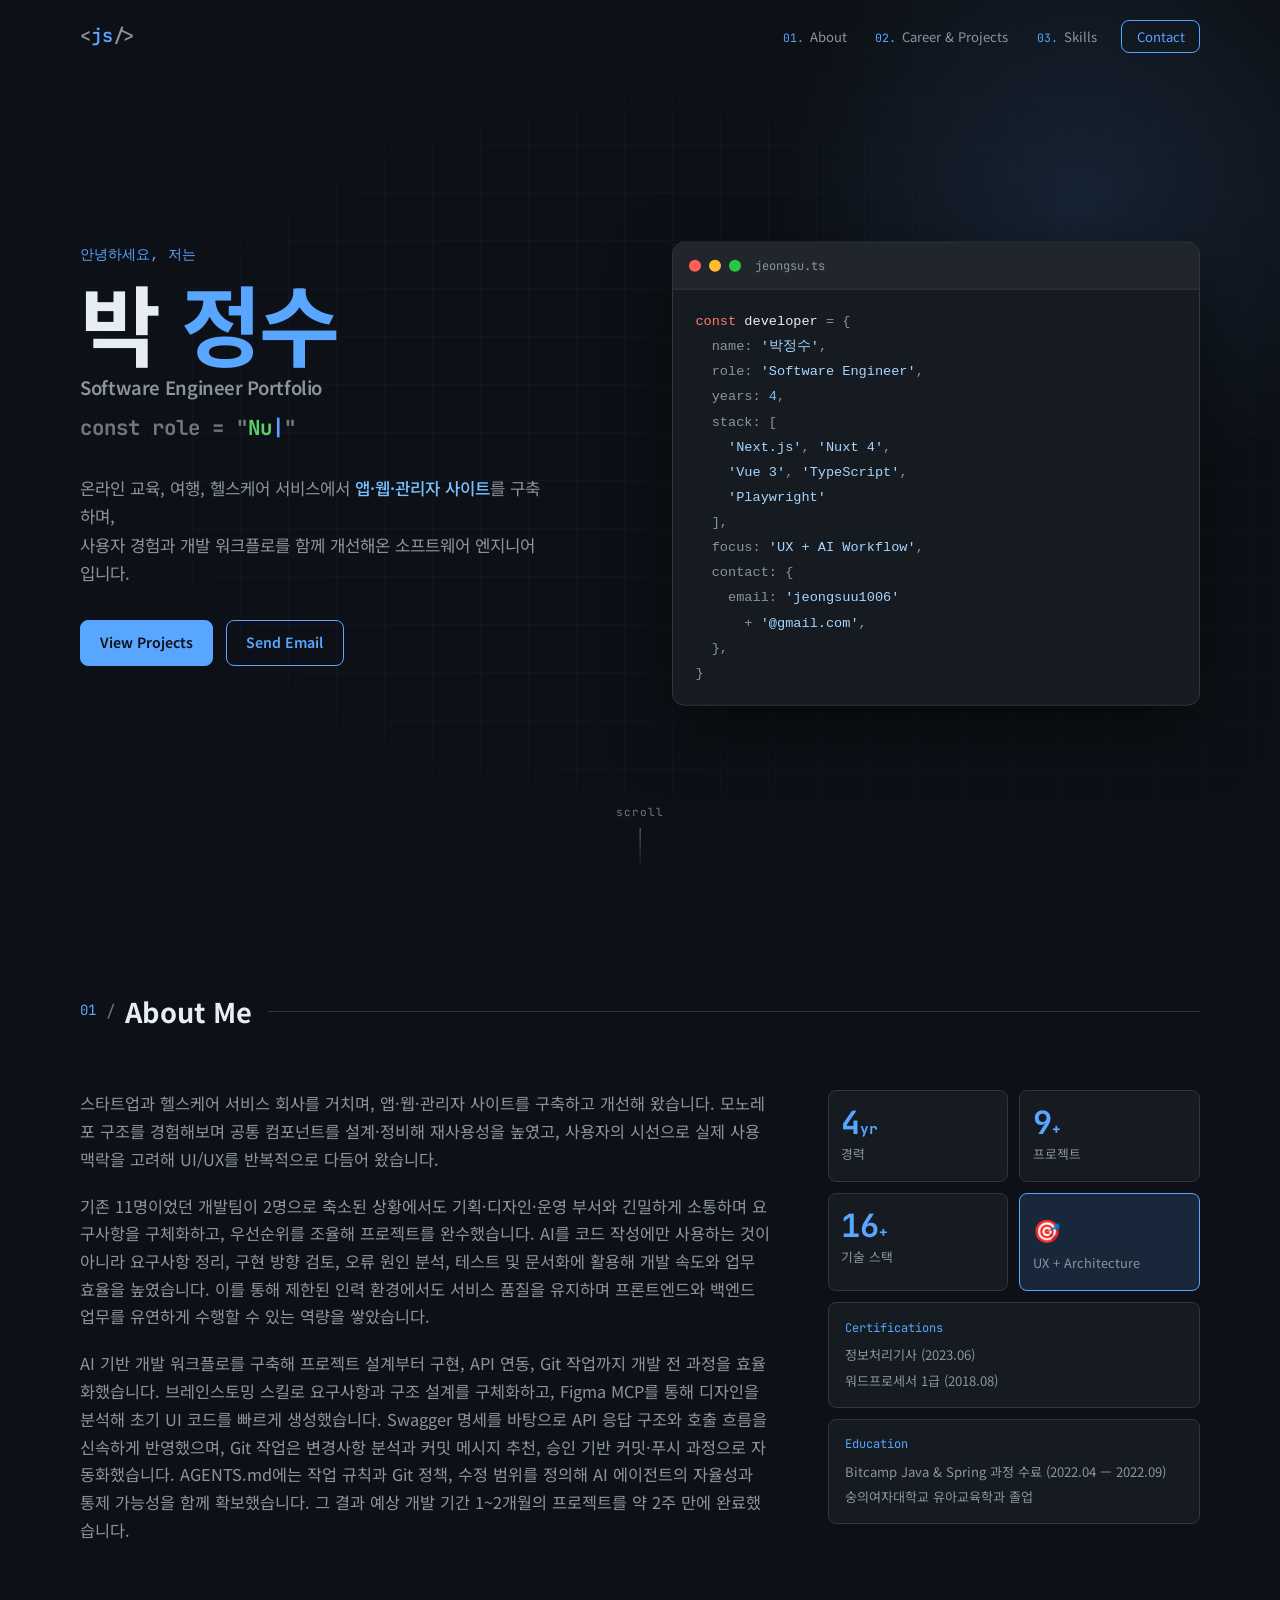
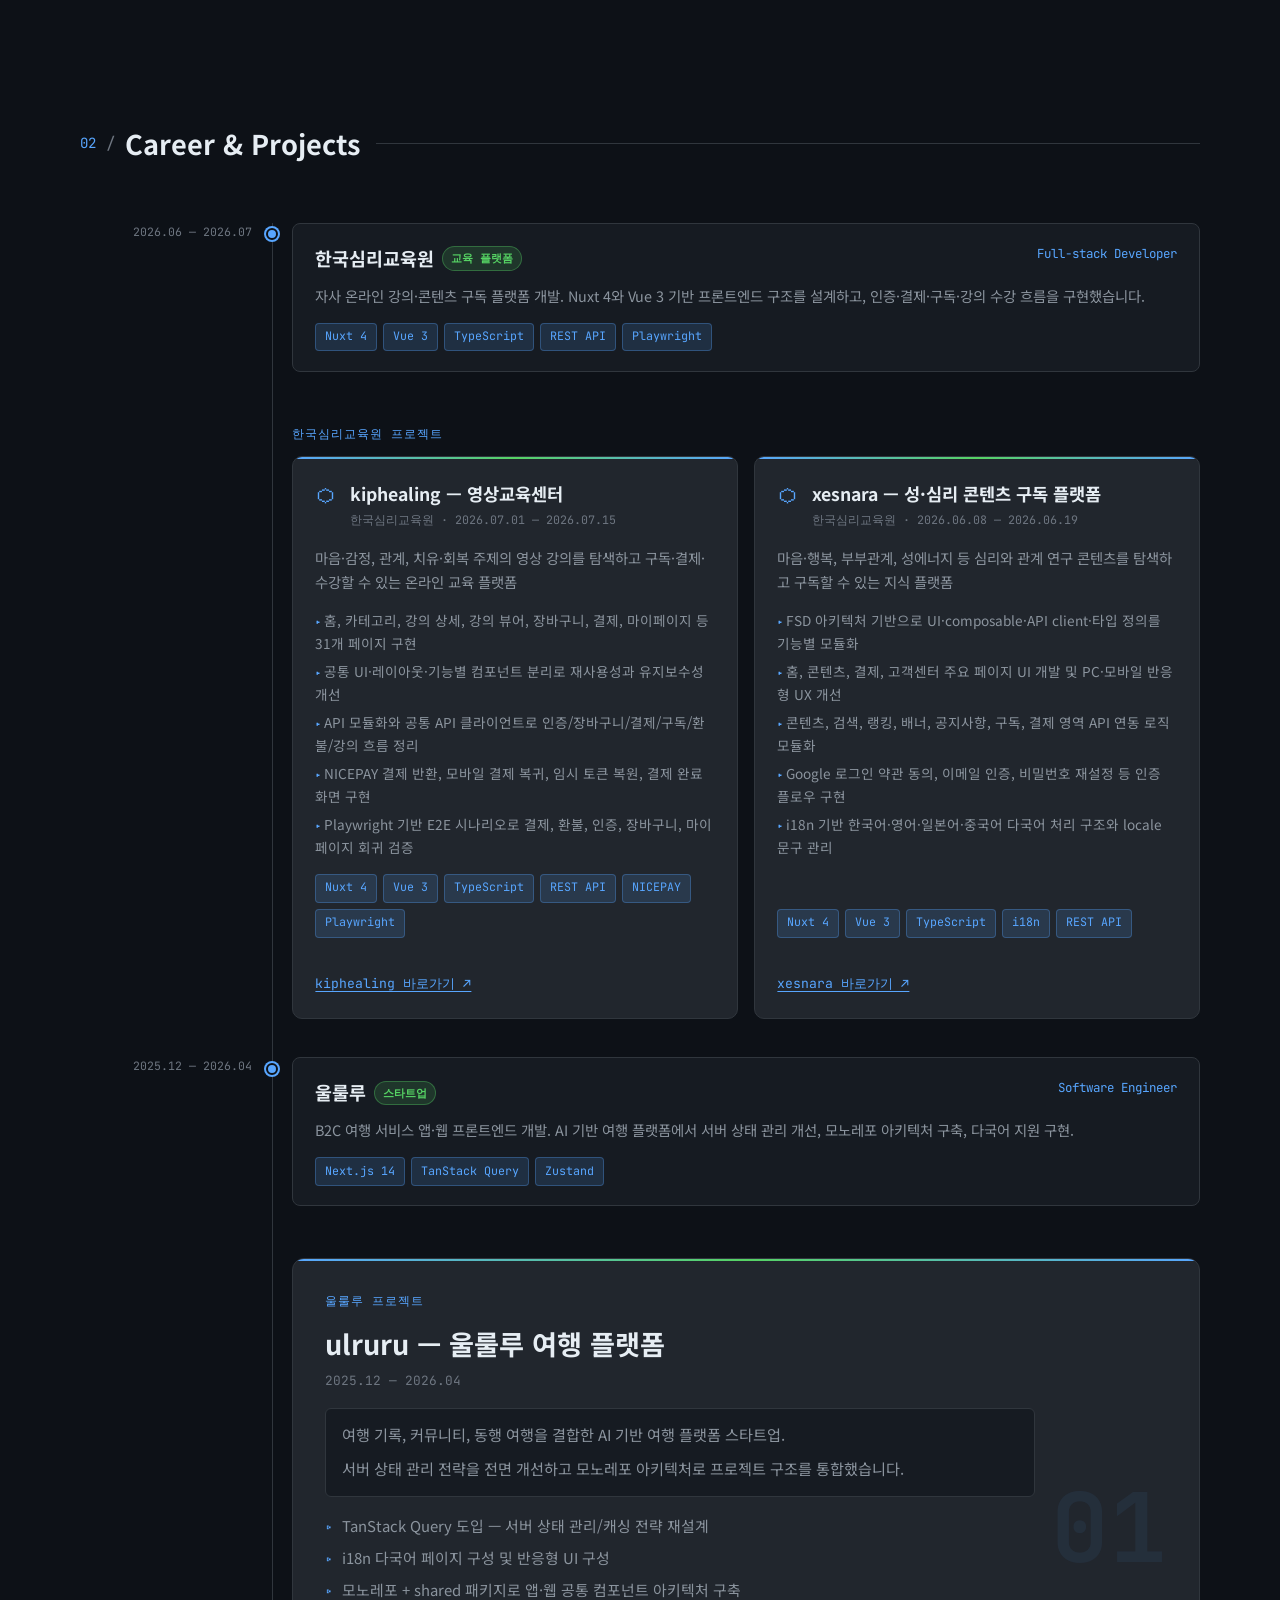
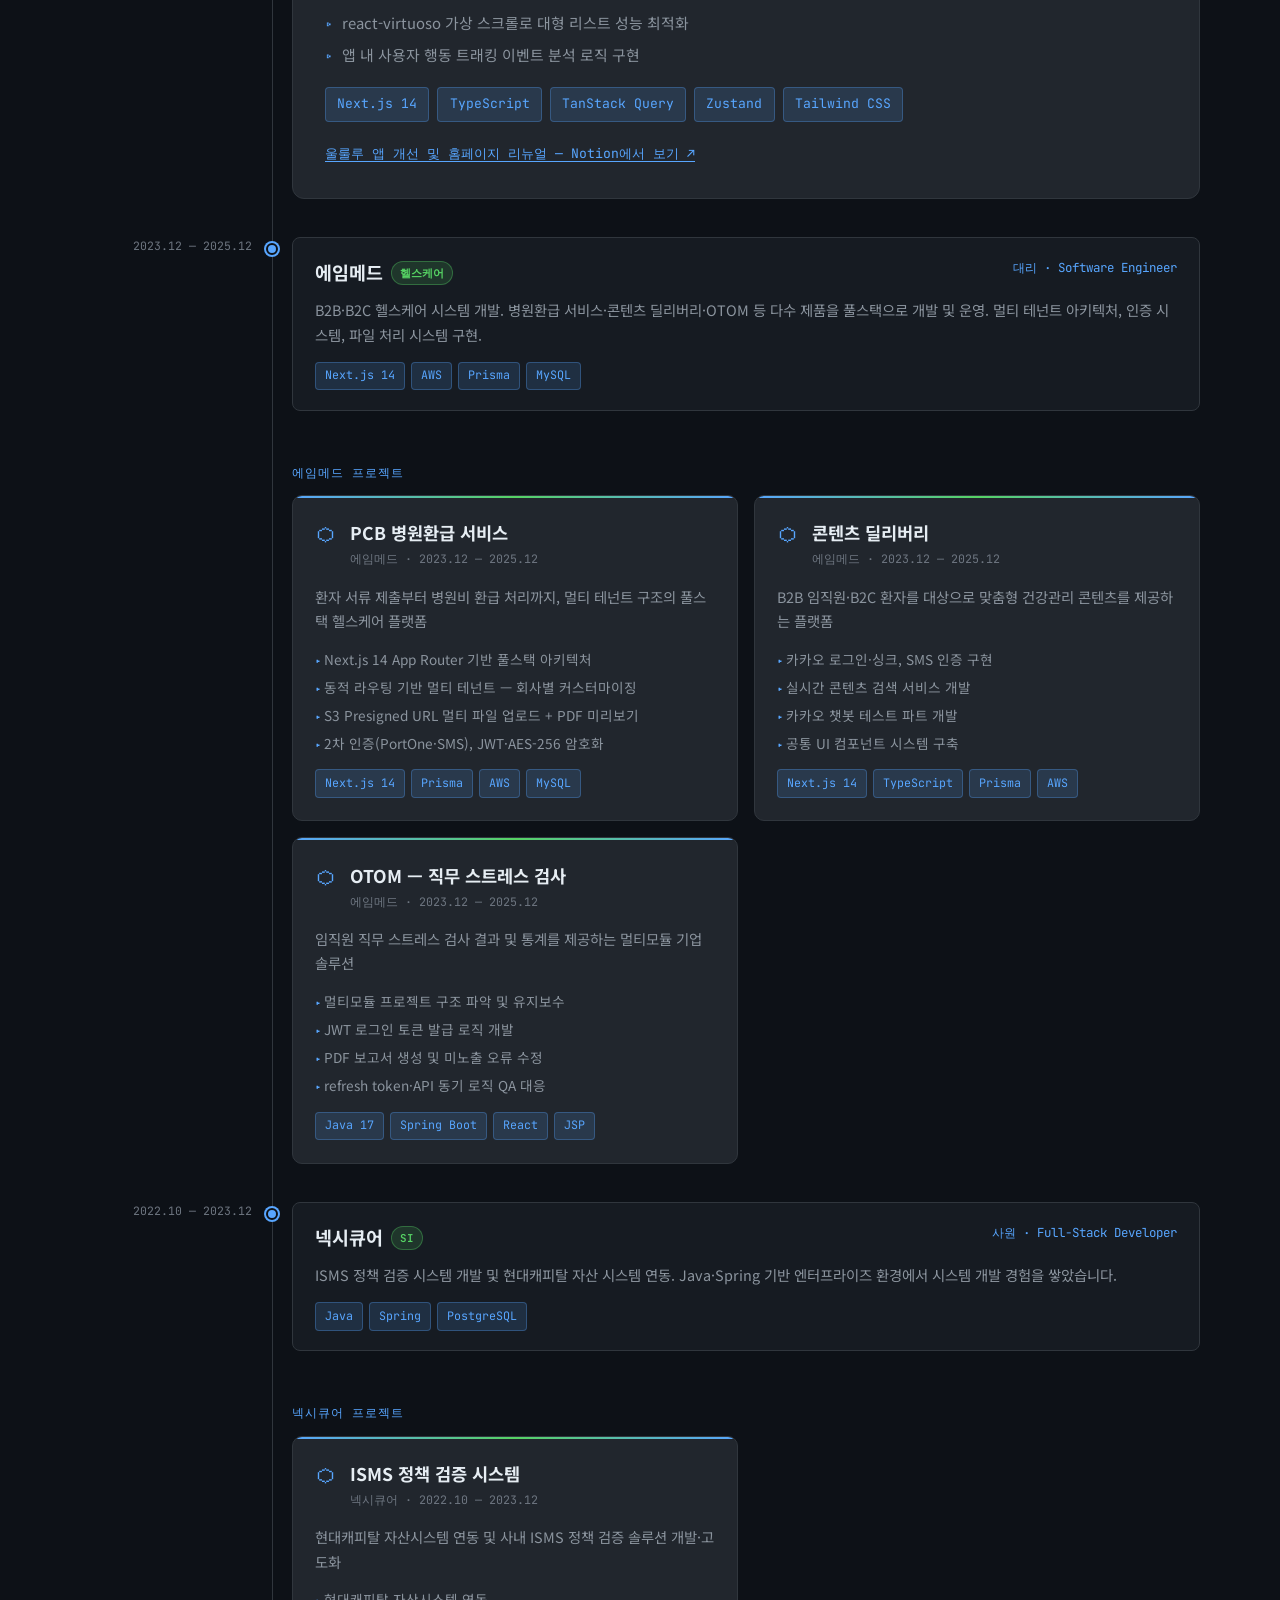
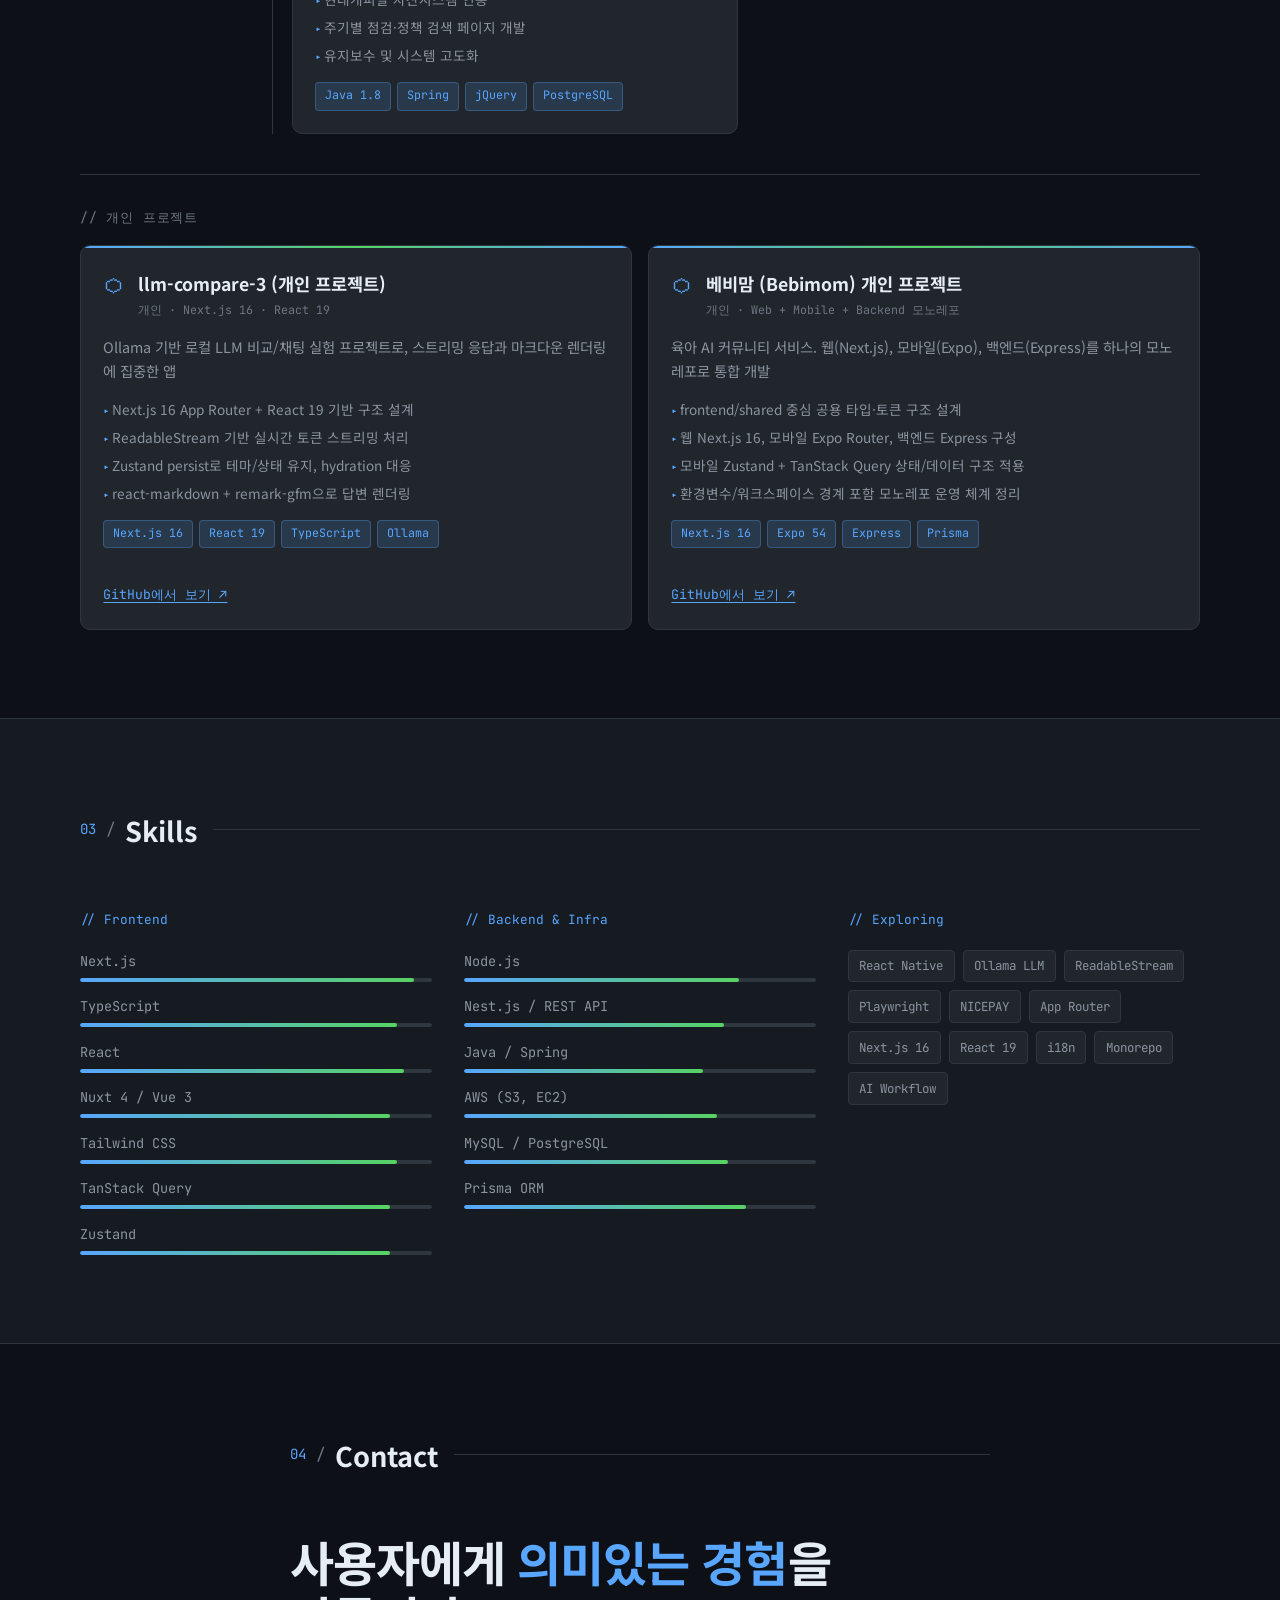
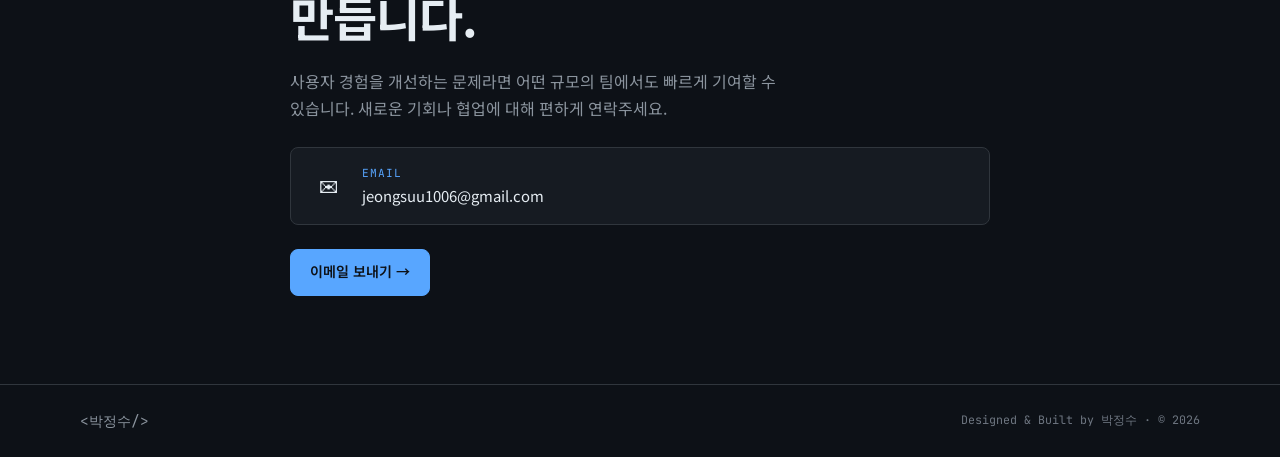
==== commit 76bb39b3: "Update portfolio profile and experience" ====
--- a/index.html
+++ b/index.html
@@ -6,11 +6,11 @@
   <meta name="viewport" content="width=device-width, initial-scale=1.0" />
 
   <!-- ===== Primary SEO ===== -->
-  <title>프론트엔드 개발자 포트폴리오 | 박정수 — Next.js · TypeScript · 4년차</title>
+  <title>소프트웨어 엔지니어 포트폴리오 | 박정수 — Next.js · Nuxt · TypeScript</title>
   <meta name="description"
-    content="프론트엔드 개발자 박정수의 포트폴리오입니다. 프론트엔드 개발자 포트폴리오로 Next.js·TypeScript 기반 4년 차 경력과 주요 프로젝트를 담았습니다. 스타트업·헬스케어 서비스에서 앱·웹을 구축한 프론트엔드 포트폴리오를 확인해보세요." />
+    content="소프트웨어 엔지니어 박정수의 포트폴리오입니다. Next.js·Nuxt·TypeScript 기반 4년 차 경력과 한국심리교육원, 울룰루, 에임메드, 넥시큐어 주요 프로젝트를 담았습니다." />
   <meta name="keywords"
-    content="프론트엔드 개발자, 프론트엔드 개발자 포트폴리오, 프론트엔드 포트폴리오, 박정수, 박정수 포트폴리오, Frontend Developer, Next.js 개발자, TypeScript 개발자, React 개발자, 프론트엔드 이력서, 4년차 프론트엔드 개발자, 개발자 포트폴리오, Next.js, TypeScript, TailwindCSS, React, Zustand, TanStack Query" />
+    content="소프트웨어 엔지니어, 소프트웨어 엔지니어 포트폴리오, 박정수, 박정수 포트폴리오, Software Engineer, Next.js 개발자, Nuxt 개발자, Vue 개발자, TypeScript 개발자, React 개발자, 개발자 이력서, 개발자 포트폴리오, Next.js, Nuxt 4, Vue 3, TypeScript, TailwindCSS, React, Zustand, TanStack Query, Playwright" />
   <meta name="author" content="박정수" />
   <meta name="robots" content="index, follow, max-snippet:-1, max-image-preview:large, max-video-preview:-1" />
   <meta name="geo.region" content="KR-11" />
@@ -23,20 +23,20 @@
   <!-- ===== Open Graph (Facebook, KakaoTalk, Slack …) ===== -->
   <meta property="og:type" content="website" />
   <meta property="og:url" content="https://suu1006.github.io/" />
-  <meta property="og:title" content="프론트엔드 개발자 포트폴리오 | 박정수 — Next.js · TypeScript" />
+  <meta property="og:title" content="소프트웨어 엔지니어 포트폴리오 | 박정수 — Next.js · Nuxt · TypeScript" />
   <meta property="og:description"
-    content="프론트엔드 개발자 박정수의 프론트엔드 포트폴리오입니다. 4년 차 경력으로 스타트업·헬스케어 서비스에서 Next.js·TypeScript로 앱·웹을 구축하고 UX를 개선해온 경험을 담았습니다." />
+    content="소프트웨어 엔지니어 박정수의 포트폴리오입니다. Nuxt·Vue 기반 온라인 교육 플랫폼과 Next.js 기반 여행·헬스케어 서비스 개발 경험을 담았습니다." />
   <meta property="og:image" content="https://suu1006.github.io/og-image.png" />
   <meta property="og:image:width" content="1200" />
   <meta property="og:image:height" content="630" />
-  <meta property="og:image:alt" content="박정수 Frontend Developer 포트폴리오" />
+  <meta property="og:image:alt" content="박정수 Software Engineer 포트폴리오" />
   <meta property="og:locale" content="ko_KR" />
   <meta property="og:site_name" content="박정수 포트폴리오" />
 
   <!-- ===== Twitter Card ===== -->
   <meta name="twitter:card" content="summary_large_image" />
-  <meta name="twitter:title" content="프론트엔드 개발자 포트폴리오 | 박정수 — Next.js · TypeScript" />
-  <meta name="twitter:description" content="프론트엔드 개발자 박정수의 프론트엔드 포트폴리오 — Next.js·TypeScript 기반 4년 차 개발 경험과 주요 프로젝트" />
+  <meta name="twitter:title" content="소프트웨어 엔지니어 포트폴리오 | 박정수 — Next.js · Nuxt · TypeScript" />
+  <meta name="twitter:description" content="소프트웨어 엔지니어 박정수의 포트폴리오 — Next.js·Nuxt·TypeScript 기반 개발 경험과 주요 프로젝트" />
   <meta name="twitter:image" content="https://suu1006.github.io/og-image.png" />
 
   <!-- ===== Structured Data (JSON-LD) ===== -->
@@ -48,24 +48,17 @@
           "@type": "Person",
           "@id": "https://suu1006.github.io/#person",
           "name": "박정수",
-          "alternateName": ["Park Jeongsu", "프론트엔드 개발자 박정수", "박정수 프론트엔드", "박정수 포트폴리오"],
-          "jobTitle": "프론트엔드 개발자",
-          "description": "4년 차 프론트엔드 개발자. Next.js, TypeScript, TailwindCSS 기반의 앱·웹 개발 전문. 스타트업과 헬스케어 서비스에서 UX를 개선해온 경험 보유.",
+          "alternateName": ["Park Jeongsu", "소프트웨어 엔지니어 박정수", "Software Engineer Park Jeongsu", "박정수 포트폴리오"],
+          "jobTitle": "소프트웨어 엔지니어",
+          "description": "4년 차 소프트웨어 엔지니어. Next.js, Nuxt, Vue, TypeScript 기반의 앱·웹 개발 경험 보유. 온라인 교육, 여행, 헬스케어 서비스에서 UX와 개발 워크플로를 개선해온 개발자.",
           "image": "https://suu1006.github.io/og-image.png",
           "url": "https://suu1006.github.io/",
           "email": "jeongsuu1006@gmail.com",
-          
-          "address": {
-            "@type": "PostalAddress",
-            "addressLocality": "역삼동",
-            "addressRegion": "강남구",
-            "addressCountry": "KR"
-          },
-          "knowsAbout": ["프론트엔드 개발", "Next.js", "TypeScript", "React", "TailwindCSS", "Zustand", "TanStack Query", "Node.js", "AWS", "MySQL", "모노레포", "i18n"],
-          "keywords": "프론트엔드 개발자, 프론트엔드 개발자 포트폴리오, 프론트엔드 포트폴리오, Next.js, TypeScript",
+          "knowsAbout": ["프론트엔드 개발", "풀스택 개발", "Next.js", "Nuxt 4", "Vue 3", "TypeScript", "React", "TailwindCSS", "Zustand", "TanStack Query", "Node.js", "Nest.js", "AWS", "MySQL", "PostgreSQL", "Playwright", "모노레포", "i18n"],
+          "keywords": "소프트웨어 엔지니어, 소프트웨어 엔지니어 포트폴리오, Software Engineer, Next.js, Nuxt, Vue, TypeScript",
           "worksFor": {
             "@type": "Organization",
-            "name": "울룰루"
+            "name": "한국심리교육원"
           },
           "sameAs": [
             "https://github.com/suu1006"
@@ -75,9 +68,9 @@
           "@type": "ProfilePage",
           "@id": "https://suu1006.github.io/#webpage",
           "url": "https://suu1006.github.io/",
-          "name": "프론트엔드 개발자 포트폴리오 | 박정수",
-          "description": "4년 차 프론트엔드 개발자 박정수의 경력, 프로젝트, 기술 스택 포트폴리오",
-          "keywords": "프론트엔드 개발자, 프론트엔드 개발자 포트폴리오, 프론트엔드 포트폴리오",
+          "name": "소프트웨어 엔지니어 포트폴리오 | 박정수",
+          "description": "4년 차 소프트웨어 엔지니어 박정수의 경력, 프로젝트, 기술 스택 포트폴리오",
+          "keywords": "소프트웨어 엔지니어, 소프트웨어 엔지니어 포트폴리오, Software Engineer, Nuxt, Next.js",
           "inLanguage": "ko",
           "about": { "@id": "https://suu1006.github.io/#person" },
           "mainEntity": { "@id": "https://suu1006.github.io/#person" }
@@ -86,8 +79,8 @@
           "@type": "WebSite",
           "@id": "https://suu1006.github.io/#website",
           "url": "https://suu1006.github.io/",
-          "name": "박정수 프론트엔드 개발자 포트폴리오",
-          "description": "프론트엔드 개발자 박정수의 프론트엔드 포트폴리오 사이트",
+          "name": "박정수 소프트웨어 엔지니어 포트폴리오",
+          "description": "소프트웨어 엔지니어 박정수의 포트폴리오 사이트",
           "inLanguage": "ko",
           "publisher": { "@id": "https://suu1006.github.io/#person" }
         }
@@ -125,7 +118,8 @@
       </button>
       <ul class="nav-list" id="navList" role="list">
         <li><a href="#about" class="nav-link"><span class="nav-num" aria-hidden="true">01.</span> About</a></li>
-        <li><a href="#career-projects" class="nav-link"><span class="nav-num" aria-hidden="true">02.</span> Career &amp; Projects</a></li>
+        <li><a href="#career-projects" class="nav-link"><span class="nav-num" aria-hidden="true">02.</span> Career &amp;
+            Projects</a></li>
         <li><a href="#skills" class="nav-link"><span class="nav-num" aria-hidden="true">03.</span> Skills</a></li>
         <li><a href="#contact" class="nav-link nav-link--cta">Contact</a></li>
       </ul>
@@ -142,15 +136,15 @@
           <p class="hero-greeting">안녕하세요, 저는</p>
           <h1 class="hero-name">
             박<span class="accent"> 정수</span>
-            <span class="hero-name-tagline">프론트엔드 개발자 포트폴리오</span>
+            <span class="hero-name-tagline">Software Engineer Portfolio</span>
           </h1>
           <h2 class="hero-title">
             <span class="type-prefix">const role = "</span><span id="typed"></span><span
               class="type-cursor">|</span><span class="type-prefix">"</span>
           </h2>
           <p class="hero-desc">
-            스타트업과 헬스케어 회사에서 <em>앱·웹·관리자 사이트</em>를 구축하며,
-            <br />사용자 경험을 끊임없이 다듬어온 4년 차 프론트엔드 개발자입니다.
+            온라인 교육, 여행, 헬스케어 서비스에서 <em>앱·웹·관리자 사이트</em>를 구축하며,
+            <br />사용자 경험과 개발 워크플로를 함께 개선해온 소프트웨어 엔지니어입니다.
           </p>
           <div class="hero-cta-row">
             <a class="btn btn--primary" href="#career-projects">View Projects</a>
@@ -164,14 +158,14 @@
           </div>
           <pre class="code-card-body"><code><span class="tk-kw">const</span> <span class="tk-var">developer</span> <span class="tk-op">=</span> {
   name<span class="tk-op">:</span> <span class="tk-str">'박정수'</span>,
-  role<span class="tk-op">:</span> <span class="tk-str">'Frontend Dev'</span>,
+  role<span class="tk-op">:</span> <span class="tk-str">'Software Engineer'</span>,
   years<span class="tk-op">:</span> <span class="tk-num">4</span>,
   stack<span class="tk-op">:</span> [
-    <span class="tk-str">'Next.js'</span>, <span class="tk-str">'TypeScript'</span>,
-    <span class="tk-str">'TailwindCSS'</span>, <span class="tk-str">'Zustand'</span>,
-    <span class="tk-str">'TanStack Query'</span>
+    <span class="tk-str">'Next.js'</span>, <span class="tk-str">'Nuxt 4'</span>,
+    <span class="tk-str">'Vue 3'</span>, <span class="tk-str">'TypeScript'</span>,
+    <span class="tk-str">'Playwright'</span>
   ],
-  focus<span class="tk-op">:</span> <span class="tk-str">'UX + Architecture'</span>,
+  focus<span class="tk-op">:</span> <span class="tk-str">'UX + AI Workflow'</span>,
   contact<span class="tk-op">:</span> {
     email<span class="tk-op">:</span> <span class="tk-str">'jeongsuu1006'</span>
       <span class="tk-op">+</span> <span class="tk-str">'@gmail.com'</span>,
@@ -197,30 +191,19 @@
         <div class="about-grid">
           <div class="about-text reveal">
             <p>
-              4년 차 프론트엔드 개발자로서 스타트업과 헬스케어 서비스 회사를 거치며,
-              <strong>앱·웹·관리자 사이트</strong>를 구축하고 개선해 왔습니다.
-              모노레포 구조 아래에서 공통 컴포넌트를 설계·정비해 재사용성을 높였고,
-              실제 사용 맥락을 고려해 UI/UX를 반복적으로 다듬어 왔습니다.
+              스타트업과 헬스케어 서비스 회사를 거치며, 앱·웹·관리자 사이트를 구축하고 개선해 왔습니다. 모노레포 구조를 경험해보며 공통 컴포넌트를 설계·정비해 재사용성을 높였고, 사용자의 시선으로 실제
+              사용 맥락을 고려해 UI/UX를 반복적으로 다듬어 왔습니다.
             </p>
             <p>
-              기존 11명이었던 회사에서 2명으로 인원수가 감소하는 상황에서도
-              <strong>기획·디자인·운영 등 타 부서와 소통</strong>하며 요구사항을 명확히 정리하고
-              합의를 이끌어 프로젝트를 완수한 경험이 있으며, UX 개선이 필요한 지점을 발견하면
-              관련 부서와 직접 논의해 반영해 왔습니다.
+              기존 11명이었던 개발팀이 2명으로 축소된 상황에서도 기획·디자인·운영 부서와 긴밀하게 소통하며 요구사항을 구체화하고, 우선순위를 조율해 프로젝트를 완수했습니다. AI를 코드 작성에만
+              사용하는 것이 아니라 요구사항 정리, 구현 방향 검토, 오류 원인 분석, 테스트 및 문서화에 활용해 개발 속도와 업무 효율을 높였습니다. 이를 통해 제한된 인력 환경에서도 서비스 품질을
+              유지하며 프론트엔드와 백엔드 업무를 유연하게 수행할 수 있는 역량을 쌓았습니다.
             </p>
             <p>
-              개인 학습으로 Next.js 16과 React 19 기반의 <strong>AI 챗봇 프로젝트</strong>를 진행했습니다.
-              Ollama 기반 로컬 LLM을 연동하여 실시간 스트리밍 응답(ReadableStream)을 구현했고,
-              Zustand persist middleware를 활용한 상태 관리와 Markdown 렌더링 기능을 적용했습니다.
-              이를 통해 App Router 구조 설계, 스트리밍 처리, 로컬 AI 연동에 대한 이해를 높였습니다.
-              또한, 앱의 프로세스도 경험하기 위해 <strong>React Native</strong>를 활용하여 AI 챗봇을 활용한
-              어머니들의 육아 서포트 앱을 만들어보기 위해 <strong>‘베비맘(bebimom)’</strong>라는 앱을 진행하고 있습니다.
-            </p>
-            <p>
-              웹과 모바일 환경 모두에서 <strong>사용자 친화적인 인터페이스</strong>를 중요하게 여기며,
-              컴포넌트 기반 아키텍처로 재사용성과 유지보수성을 높이는 코드를 지향합니다.
-              빠르게 변화하는 환경 속에서도 배움을 멈추지 않고, 함께 성장하는 동료로서 팀에 기여하는
-              개발자가 되겠습니다.
+              AI 기반 개발 워크플로를 구축해 프로젝트 설계부터 구현, API 연동, Git 작업까지 개발 전 과정을 효율화했습니다. 브레인스토밍 스킬로 요구사항과 구조 설계를 구체화하고, Figma
+              MCP를 통해 디자인을 분석해 초기 UI 코드를 빠르게 생성했습니다. Swagger 명세를 바탕으로 API 응답 구조와 호출 흐름을 신속하게 반영했으며, Git 작업은 변경사항 분석과 커밋
+              메시지 추천, 승인 기반 커밋·푸시 과정으로 자동화했습니다. AGENTS.md에는 작업 규칙과 Git 정책, 수정 범위를 정의해 AI 에이전트의 자율성과 통제 가능성을 함께 확보했습니다. 그
+              결과 예상 개발 기간 1~2개월의 프로젝트를 약 2주 만에 완료했습니다.
             </p>
           </div>
           <div class="about-cards reveal">
@@ -229,11 +212,11 @@
               <span class="stat-label">경력</span>
             </div>
             <div class="stat-card">
-              <span class="stat-num">7<span class="stat-unit">+</span></span>
+              <span class="stat-num">9<span class="stat-unit">+</span></span>
               <span class="stat-label">프로젝트</span>
             </div>
             <div class="stat-card">
-              <span class="stat-num">12<span class="stat-unit">+</span></span>
+              <span class="stat-num">16<span class="stat-unit">+</span></span>
               <span class="stat-label">기술 스택</span>
             </div>
             <div class="stat-card highlight">
@@ -245,6 +228,13 @@
               <ul>
                 <li>정보처리기사 (2023.06)</li>
                 <li>워드프로세서 1급 (2018.08)</li>
+              </ul>
+            </div>
+            <div class="cert-list">
+              <p class="cert-title">Education</p>
+              <ul>
+                <li>Bitcamp Java &amp; Spring 과정 수료 (2022.04 — 2022.09)</li>
+                <li>숭의여자대학교 유아교육학과 졸업</li>
               </ul>
             </div>
           </div>
@@ -265,12 +255,97 @@
           <div class="timeline-item reveal">
             <div class="timeline-left">
               <span class="timeline-dot"></span>
+              <span class="timeline-period">2026.06 — 2026.07</span>
+            </div>
+            <div class="timeline-right">
+              <div class="timeline-header">
+                <h3 class="timeline-company">한국심리교육원 <span class="company-badge">교육 플랫폼</span></h3>
+                <span class="timeline-role">Full-stack Developer</span>
+              </div>
+              <p class="timeline-desc">자사 온라인 강의·콘텐츠 구독 플랫폼 개발. Nuxt 4와 Vue 3 기반 프론트엔드 구조를 설계하고, 인증·결제·구독·강의 수강 흐름을
+                구현했습니다.</p>
+              <div class="timeline-stack">
+                <span class="badge badge--sm">Nuxt 4</span>
+                <span class="badge badge--sm">Vue 3</span>
+                <span class="badge badge--sm">TypeScript</span>
+                <span class="badge badge--sm">REST API</span>
+                <span class="badge badge--sm">Playwright</span>
+              </div>
+            </div>
+            <div class="timeline-item-projects">
+              <p class="timeline-proj-group-label">한국심리교육원 프로젝트</p>
+              <div class="proj-grid">
+                <article class="proj-card reveal">
+                  <div class="proj-card-top">
+                    <span class="proj-card-icon">⬡</span>
+                    <div>
+                      <h3 class="proj-card-title">kiphealing — 영상교육센터</h3>
+                      <p class="proj-card-period">한국심리교육원 · 2026.07.01 — 2026.07.15</p>
+                    </div>
+                  </div>
+                  <p class="proj-card-desc">마음·감정, 관계, 치유·회복 주제의 영상 강의를 탐색하고 구독·결제·수강할 수 있는 온라인 교육 플랫폼</p>
+                  <ul class="proj-card-points">
+                    <li>홈, 카테고리, 강의 상세, 강의 뷰어, 장바구니, 결제, 마이페이지 등 31개 페이지 구현</li>
+                    <li>공통 UI·레이아웃·기능별 컴포넌트 분리로 재사용성과 유지보수성 개선</li>
+                    <li>API 모듈화와 공통 API 클라이언트로 인증/장바구니/결제/구독/환불/강의 흐름 정리</li>
+                    <li>NICEPAY 결제 반환, 모바일 결제 복귀, 임시 토큰 복원, 결제 완료 화면 구현</li>
+                    <li>Playwright 기반 E2E 시나리오로 결제, 환불, 인증, 장바구니, 마이페이지 회귀 검증</li>
+                  </ul>
+                  <div class="proj-card-tech">
+                    <span class="badge badge--sm">Nuxt 4</span>
+                    <span class="badge badge--sm">Vue 3</span>
+                    <span class="badge badge--sm">TypeScript</span>
+                    <span class="badge badge--sm">REST API</span>
+                    <span class="badge badge--sm">NICEPAY</span>
+                    <span class="badge badge--sm">Playwright</span>
+                  </div>
+                  <p class="proj-case-link-wrap">
+                    <a class="proj-case-link" href="https://kiphealing.com/" target="_blank"
+                      rel="noopener noreferrer">kiphealing 바로가기 ↗</a>
+                  </p>
+                </article>
+
+                <article class="proj-card reveal">
+                  <div class="proj-card-top">
+                    <span class="proj-card-icon">⬡</span>
+                    <div>
+                      <h3 class="proj-card-title">xesnara — 성·심리 콘텐츠 구독 플랫폼</h3>
+                      <p class="proj-card-period">한국심리교육원 · 2026.06.08 — 2026.06.19</p>
+                    </div>
+                  </div>
+                  <p class="proj-card-desc">마음·행복, 부부관계, 성에너지 등 심리와 관계 연구 콘텐츠를 탐색하고 구독할 수 있는 지식 플랫폼</p>
+                  <ul class="proj-card-points">
+                    <li>FSD 아키텍처 기반으로 UI·composable·API client·타입 정의를 기능별 모듈화</li>
+                    <li>홈, 콘텐츠, 결제, 고객센터 주요 페이지 UI 개발 및 PC·모바일 반응형 UX 개선</li>
+                    <li>콘텐츠, 검색, 랭킹, 배너, 공지사항, 구독, 결제 영역 API 연동 로직 모듈화</li>
+                    <li>Google 로그인 약관 동의, 이메일 인증, 비밀번호 재설정 등 인증 플로우 구현</li>
+                    <li>i18n 기반 한국어·영어·일본어·중국어 다국어 처리 구조와 locale 문구 관리</li>
+                  </ul>
+                  <div class="proj-card-tech">
+                    <span class="badge badge--sm">Nuxt 4</span>
+                    <span class="badge badge--sm">Vue 3</span>
+                    <span class="badge badge--sm">TypeScript</span>
+                    <span class="badge badge--sm">i18n</span>
+                    <span class="badge badge--sm">REST API</span>
+                  </div>
+                  <p class="proj-case-link-wrap">
+                    <a class="proj-case-link" href="https://xesnara.com/" target="_blank"
+                      rel="noopener noreferrer">xesnara 바로가기 ↗</a>
+                  </p>
+                </article>
+              </div>
+            </div>
+          </div>
+
+          <div class="timeline-item reveal">
+            <div class="timeline-left">
+              <span class="timeline-dot"></span>
               <span class="timeline-period">2025.12 — 2026.04</span>
             </div>
             <div class="timeline-right">
               <div class="timeline-header">
                 <h3 class="timeline-company">울룰루 <span class="company-badge">스타트업</span></h3>
-                <span class="timeline-role">Frontend Developer</span>
+                <span class="timeline-role">Software Engineer</span>
               </div>
               <p class="timeline-desc">B2C 여행 서비스 앱·웹 프론트엔드 개발. AI 기반 여행 플랫폼에서 서버 상태 관리 개선, 모노레포 아키텍처 구축, 다국어 지원 구현.</p>
               <div class="timeline-stack">
@@ -304,8 +379,8 @@
                     <span class="badge">Tailwind CSS</span>
                   </div>
                   <p class="proj-case-link-wrap">
-                    <a class="proj-case-link" href="https://www.notion.so/33edb076677a80b485b1e4cb81afc396" target="_blank"
-                      rel="noopener noreferrer">울룰루 앱 개선 및 홈페이지 리뉴얼 — Notion에서 보기 ↗</a>
+                    <a class="proj-case-link" href="https://www.notion.so/33edb076677a80b485b1e4cb81afc396"
+                      target="_blank" rel="noopener noreferrer">울룰루 앱 개선 및 홈페이지 리뉴얼 — Notion에서 보기 ↗</a>
                   </p>
                 </div>
                 <div class="proj-featured-num" aria-hidden="true">01</div>
@@ -320,7 +395,7 @@
             <div class="timeline-right">
               <div class="timeline-header">
                 <h3 class="timeline-company">에임메드 <span class="company-badge">헬스케어</span></h3>
-                <span class="timeline-role">대리 · Frontend / Fullstack</span>
+                <span class="timeline-role">대리 · Software Engineer</span>
               </div>
               <p class="timeline-desc">B2B·B2C 헬스케어 시스템 개발. 병원환급 서비스·콘텐츠 딜리버리·OTOM 등 다수 제품을 풀스택으로 개발 및 운영. 멀티 테넌트 아키텍처,
                 인증 시스템, 파일 처리 시스템 구현.</p>
@@ -545,6 +620,12 @@
                 </div>
               </div>
               <div class="skill-item">
+                <span class="skill-name">Nuxt 4 / Vue 3</span>
+                <div class="skill-bar">
+                  <div class="skill-fill" style="--w:88%"></div>
+                </div>
+              </div>
+              <div class="skill-item">
                 <span class="skill-name">Tailwind CSS</span>
                 <div class="skill-bar">
                   <div class="skill-fill" style="--w:90%"></div>
@@ -571,6 +652,12 @@
                 <span class="skill-name">Node.js</span>
                 <div class="skill-bar">
                   <div class="skill-fill" style="--w:78%"></div>
+                </div>
+              </div>
+              <div class="skill-item">
+                <span class="skill-name">Nest.js / REST API</span>
+                <div class="skill-bar">
+                  <div class="skill-fill" style="--w:74%"></div>
                 </div>
               </div>
               <div class="skill-item">
@@ -605,11 +692,14 @@
               <span class="explore-chip">React Native</span>
               <span class="explore-chip">Ollama LLM</span>
               <span class="explore-chip">ReadableStream</span>
+              <span class="explore-chip">Playwright</span>
+              <span class="explore-chip">NICEPAY</span>
               <span class="explore-chip">App Router</span>
               <span class="explore-chip">Next.js 16</span>
               <span class="explore-chip">React 19</span>
               <span class="explore-chip">i18n</span>
               <span class="explore-chip">Monorepo</span>
+              <span class="explore-chip">AI Workflow</span>
             </div>
           </div>
         </div>
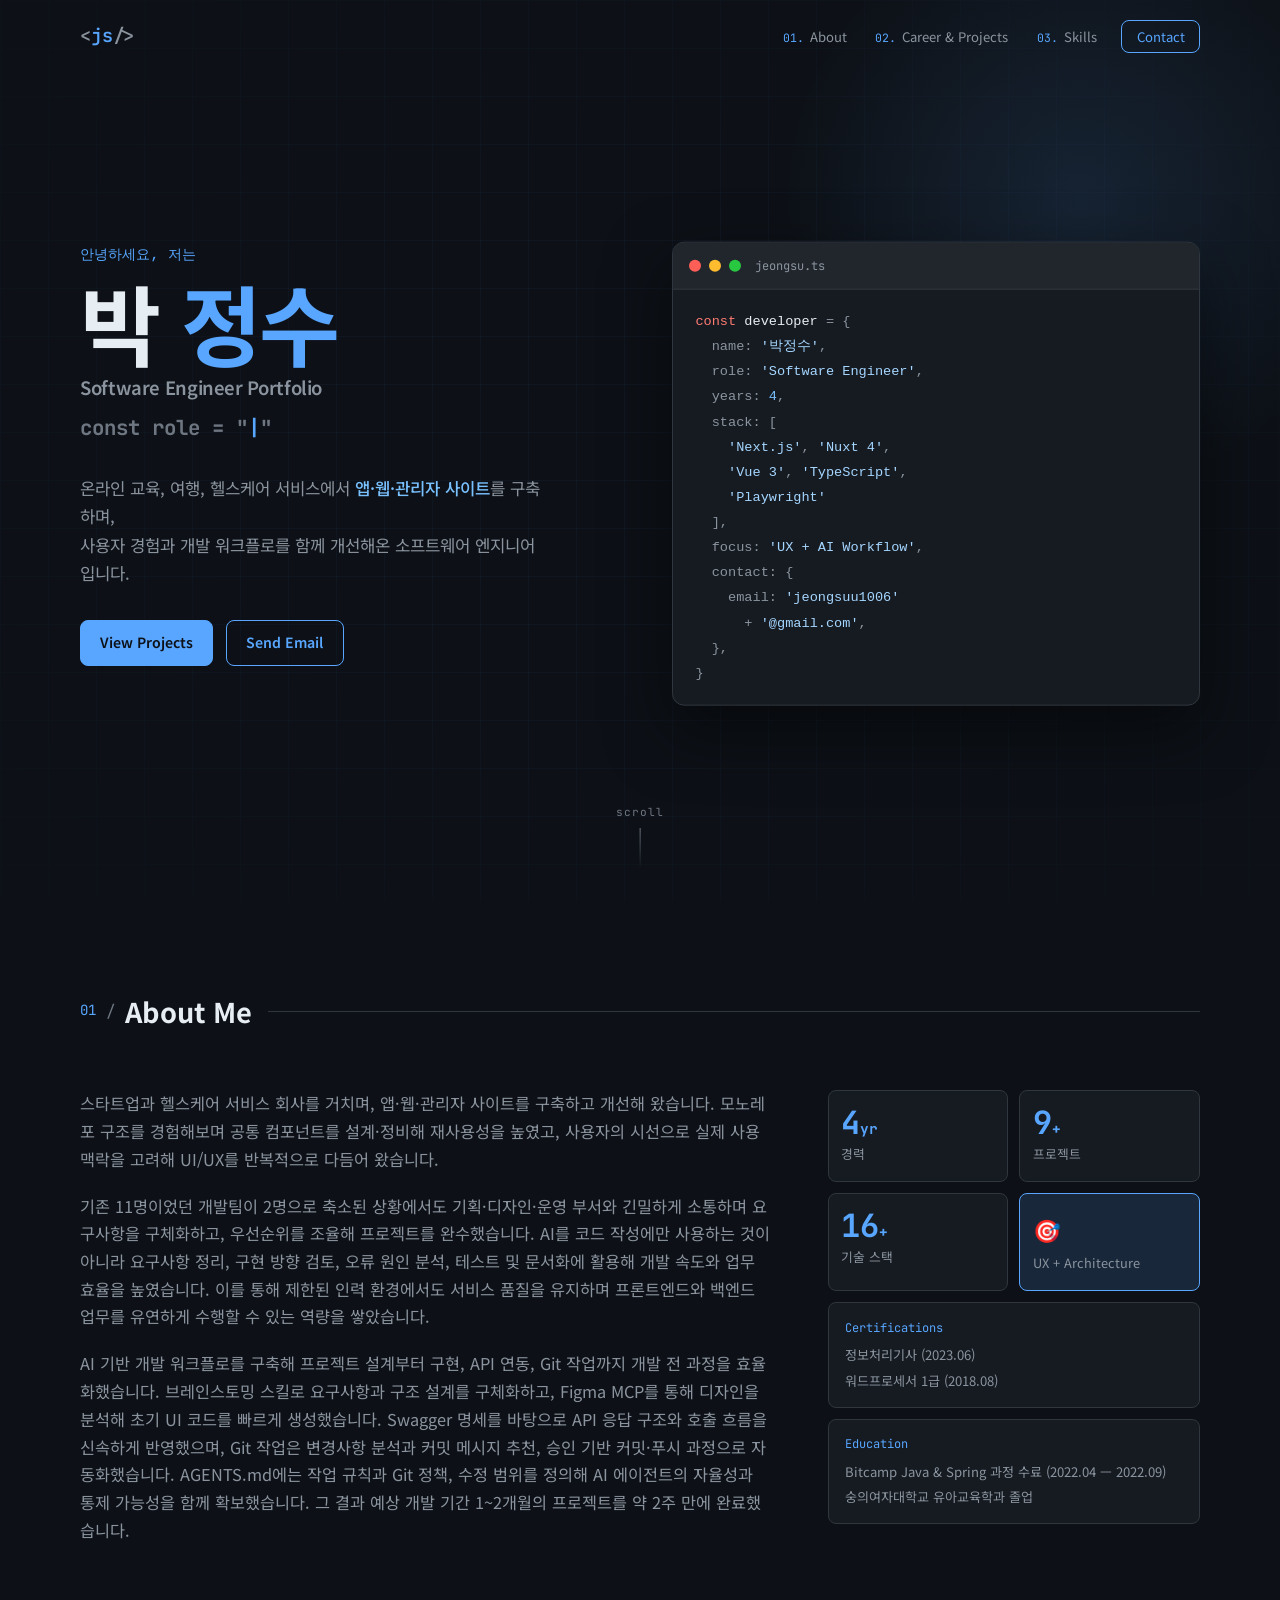
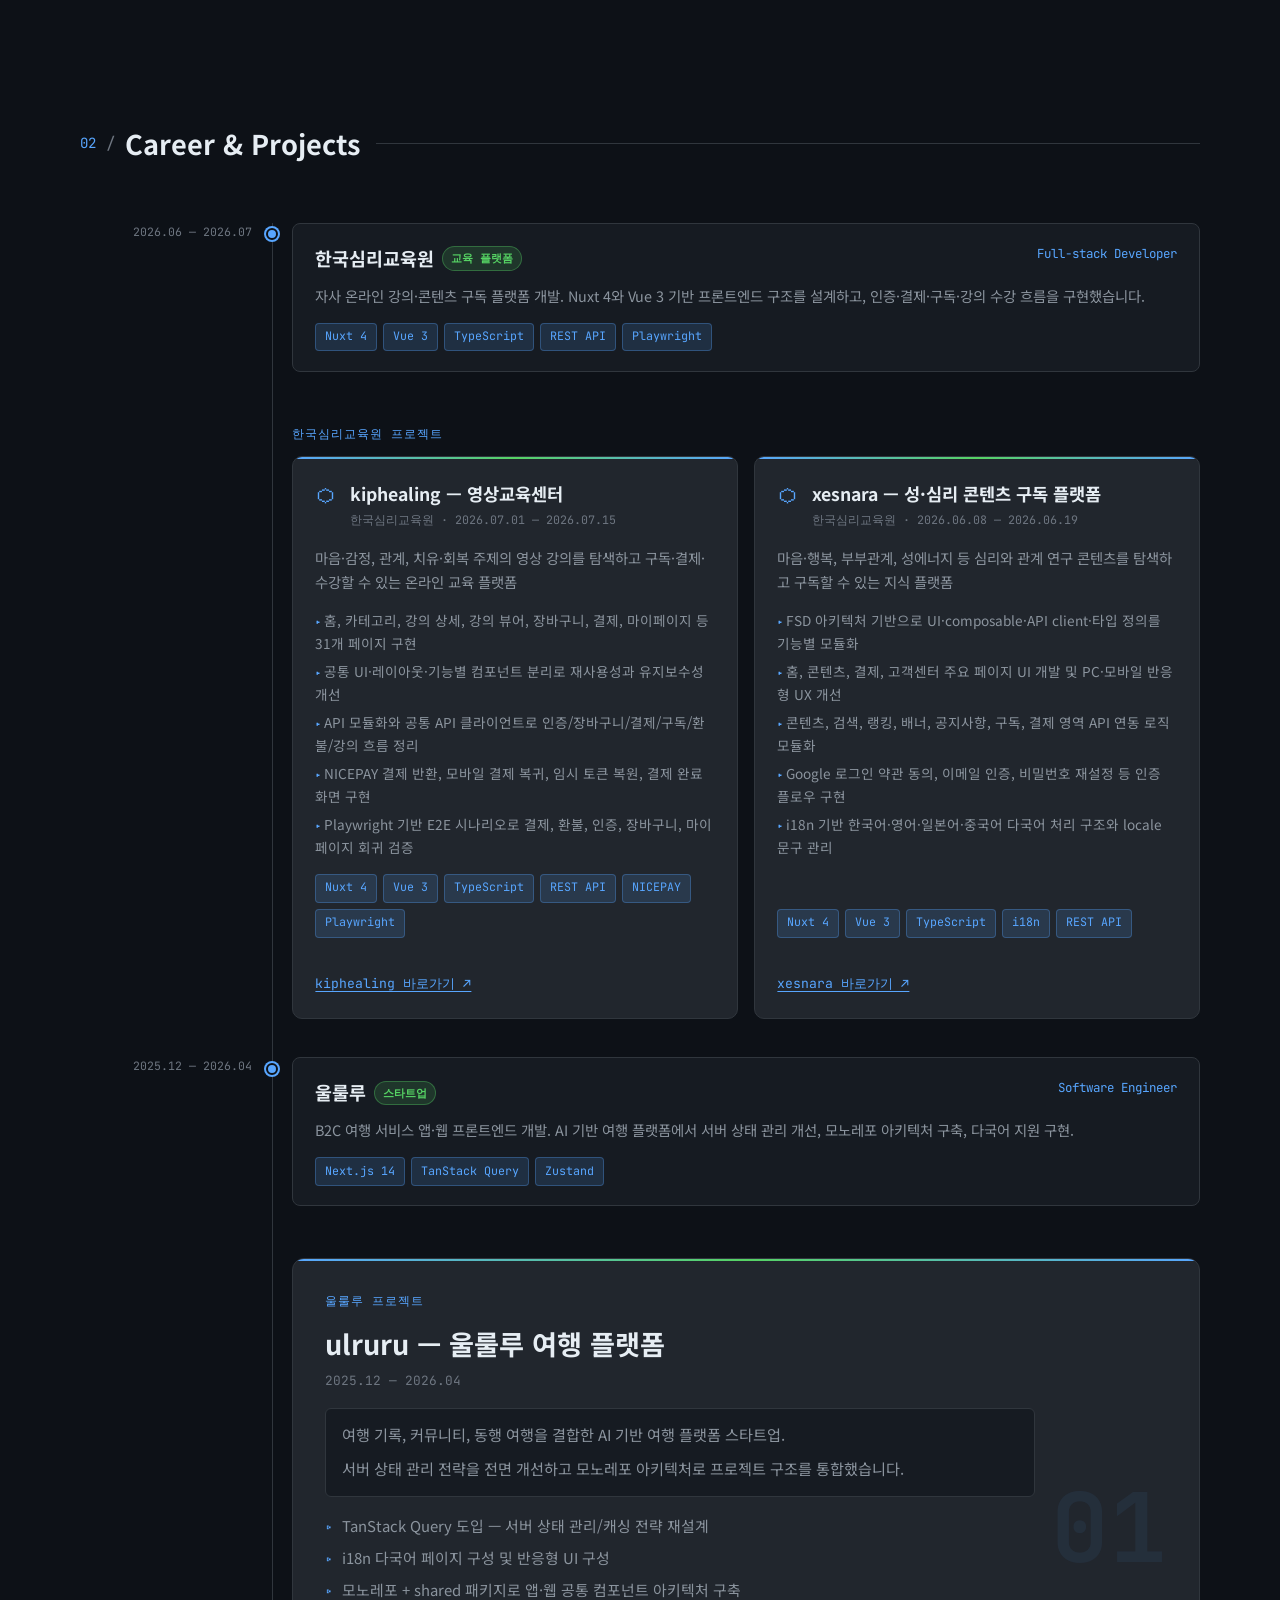
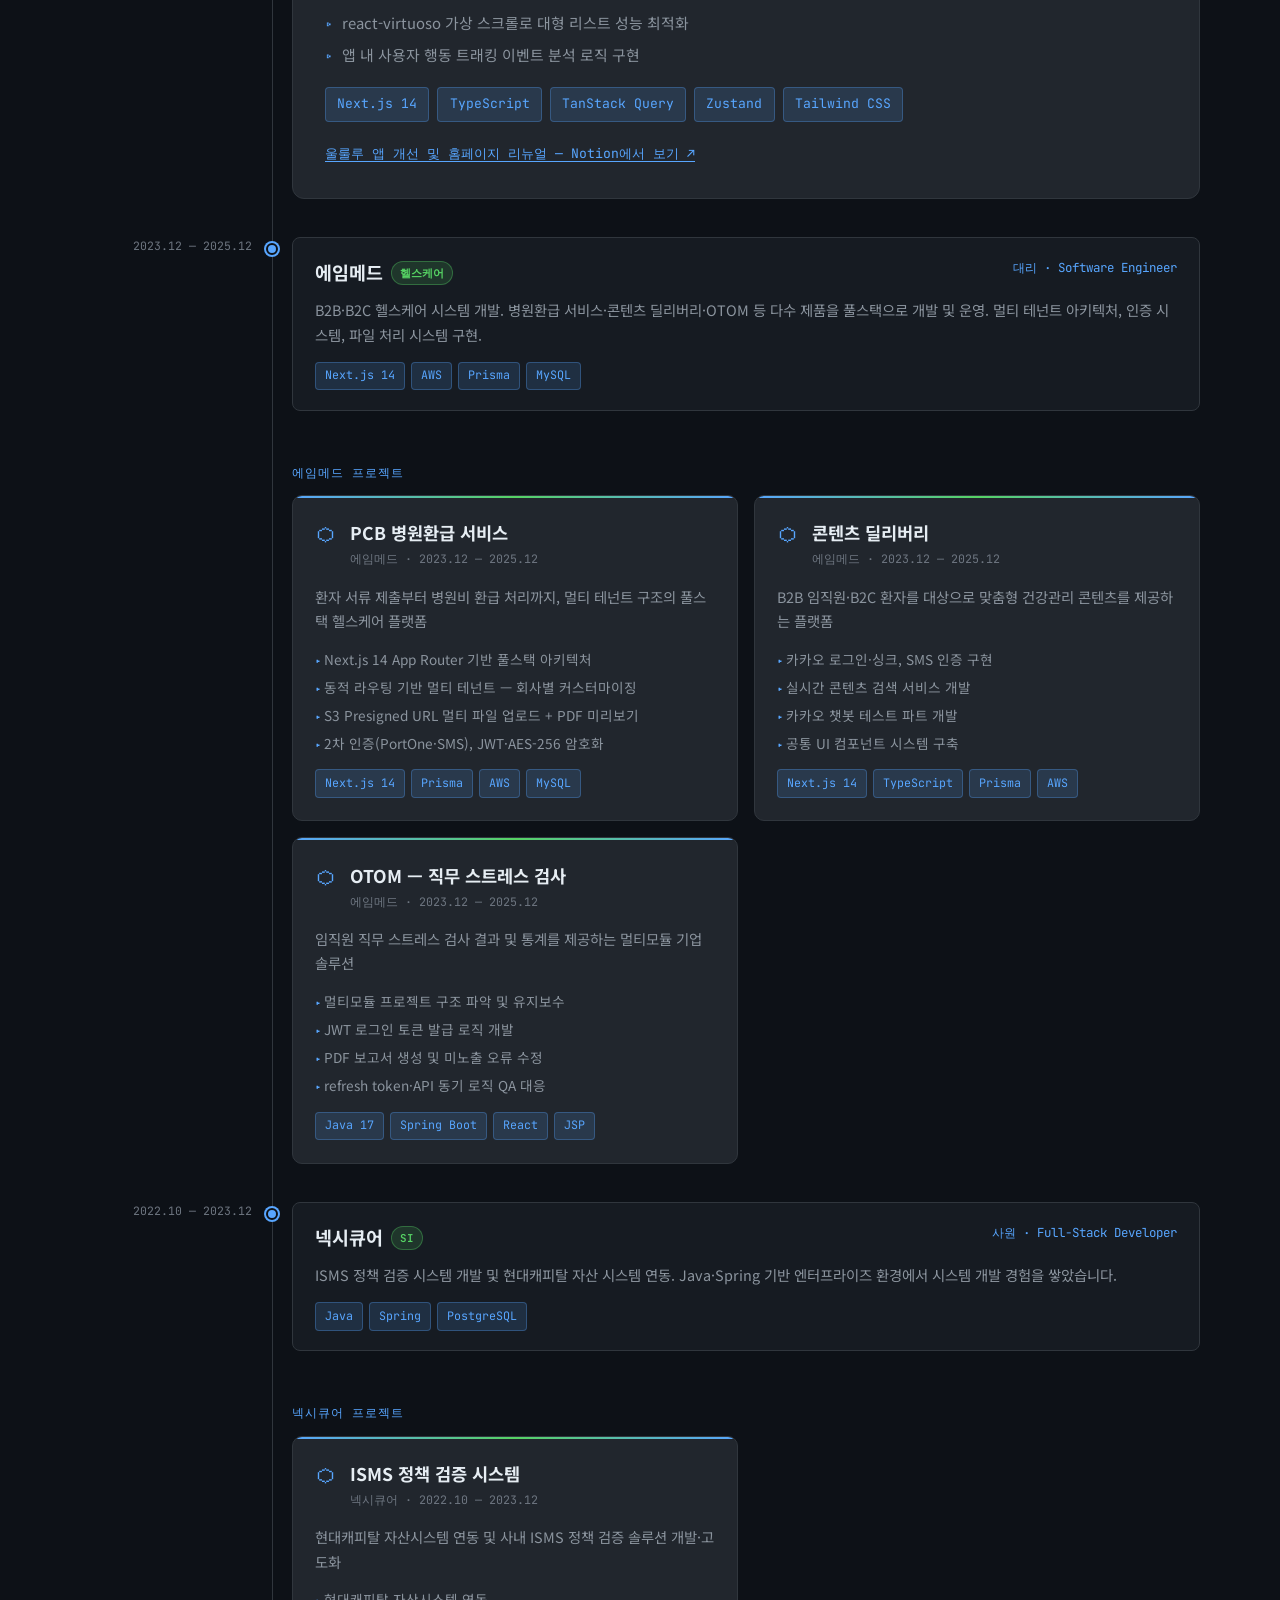
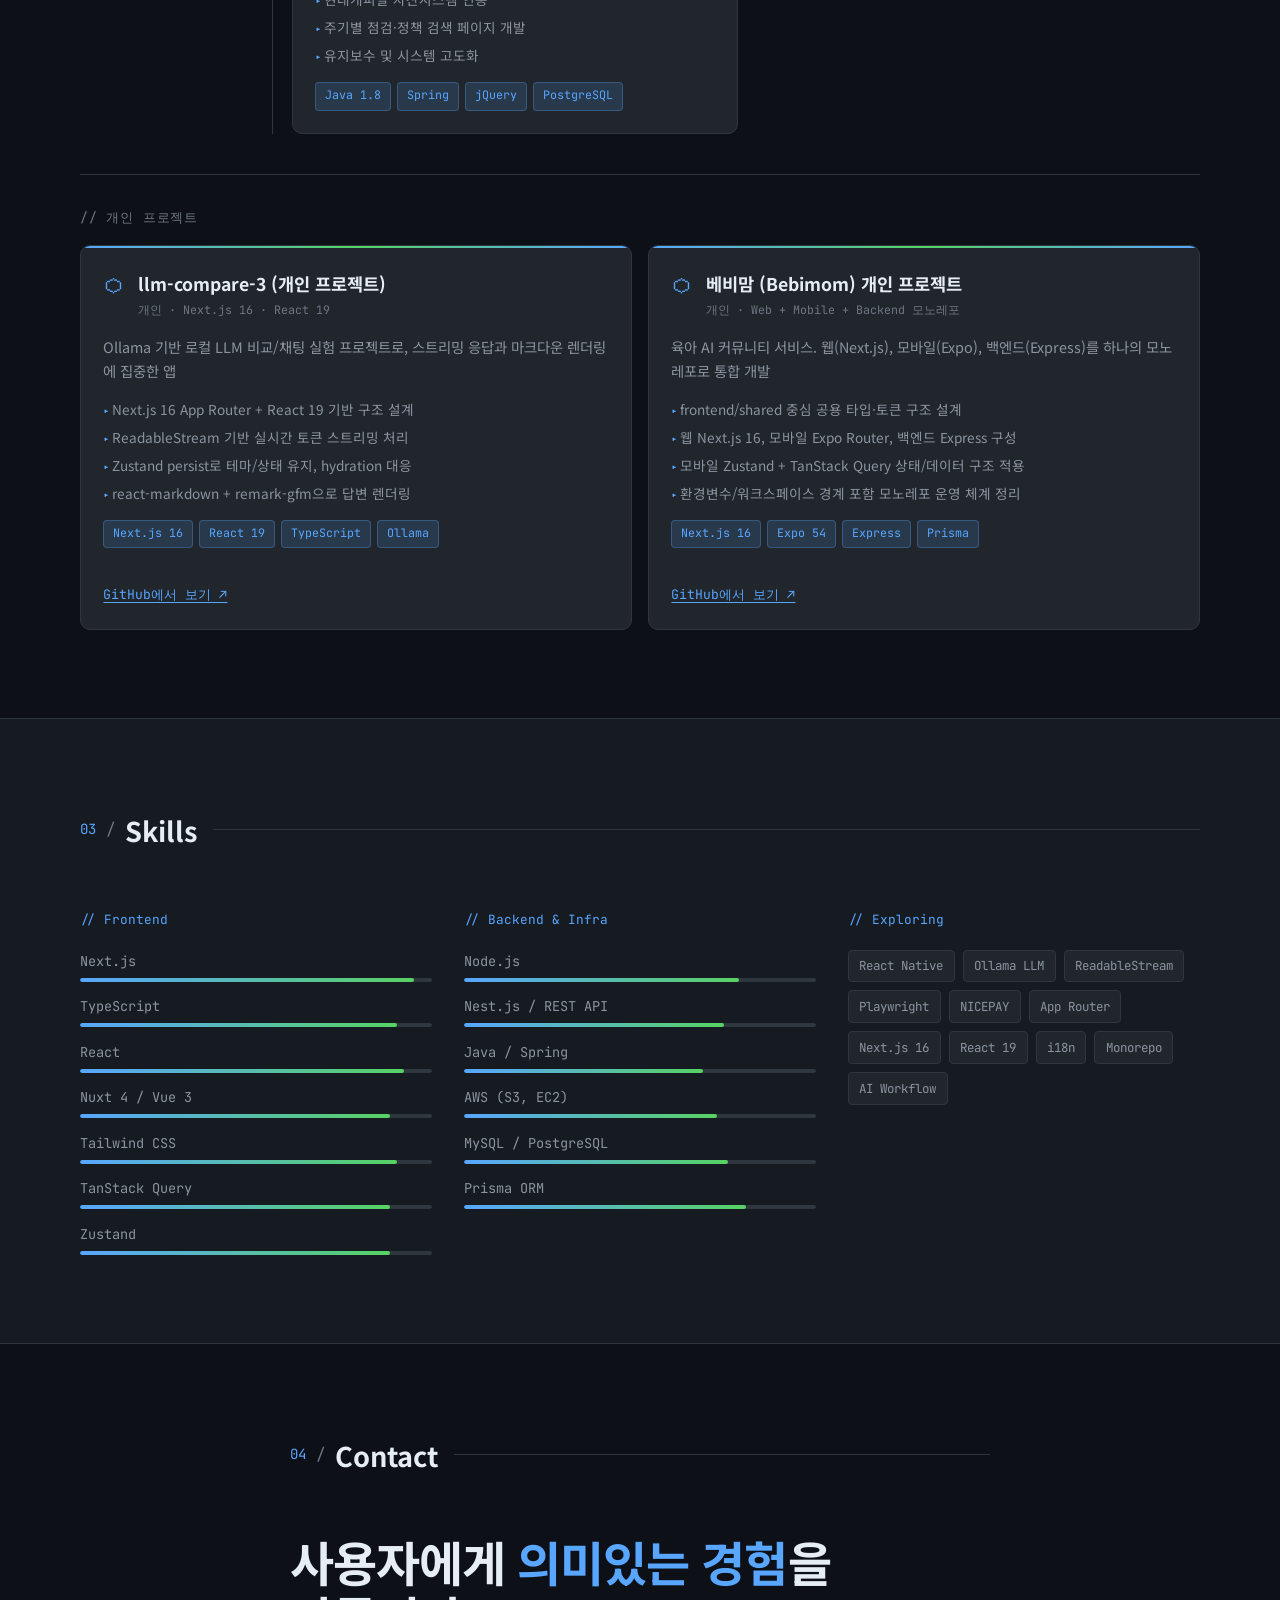
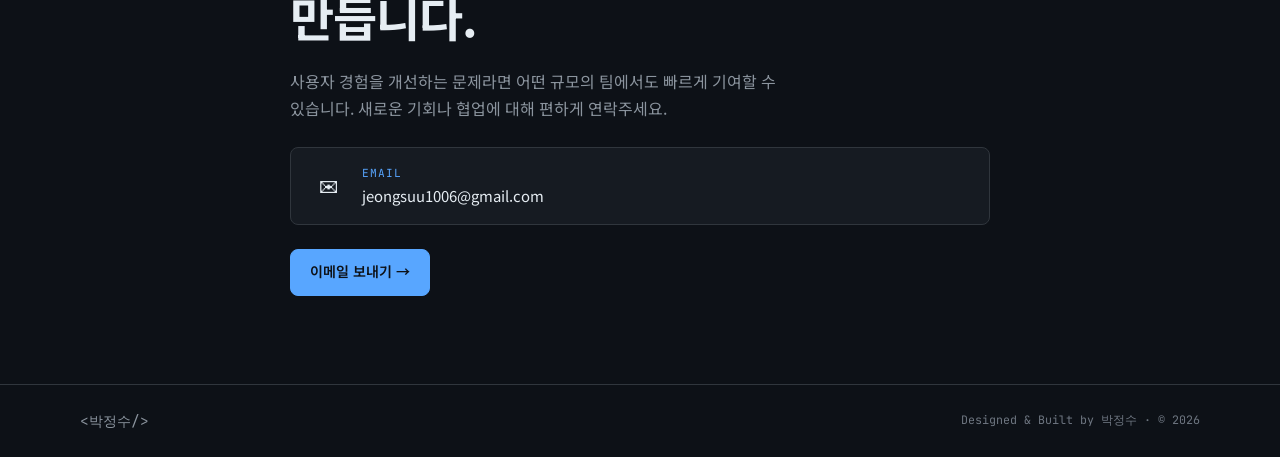
==== commit 8fb05fd0: "fix: update baby AI agent repository link" ====
--- a/index.html
+++ b/index.html
@@ -579,7 +579,7 @@
                 <span class="badge badge--sm">Prisma</span>
               </div>
               <p class="proj-case-link-wrap">
-                <a class="proj-case-link" href="https://github.com/suu1006/bebimom" target="_blank"
+                <a class="proj-case-link" href="https://github.com/suu1006/baby-ai-agent" target="_blank"
                   rel="noopener noreferrer">GitHub에서 보기 ↗</a>
               </p>
             </article>
@@ -745,4 +745,4 @@
   <script src="./script.js"></script>
 </body>
 
-</html>+</html>
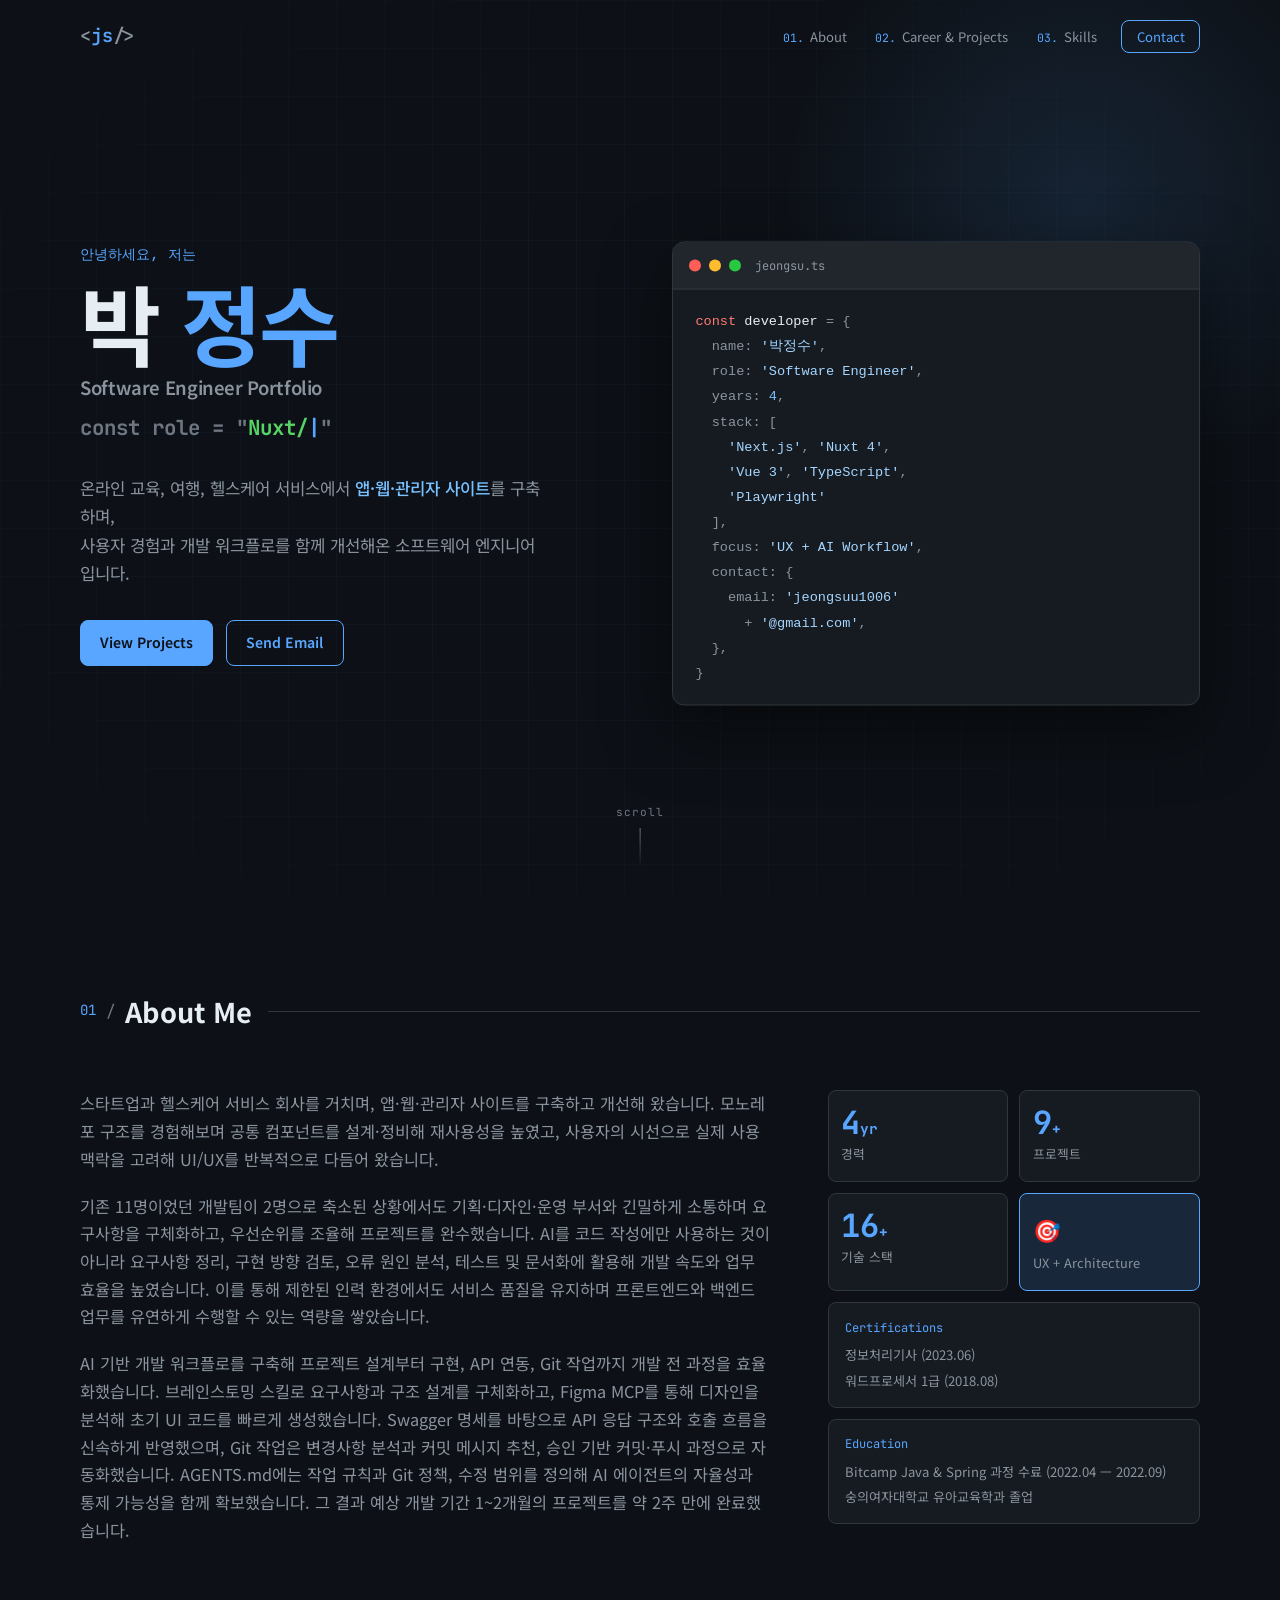
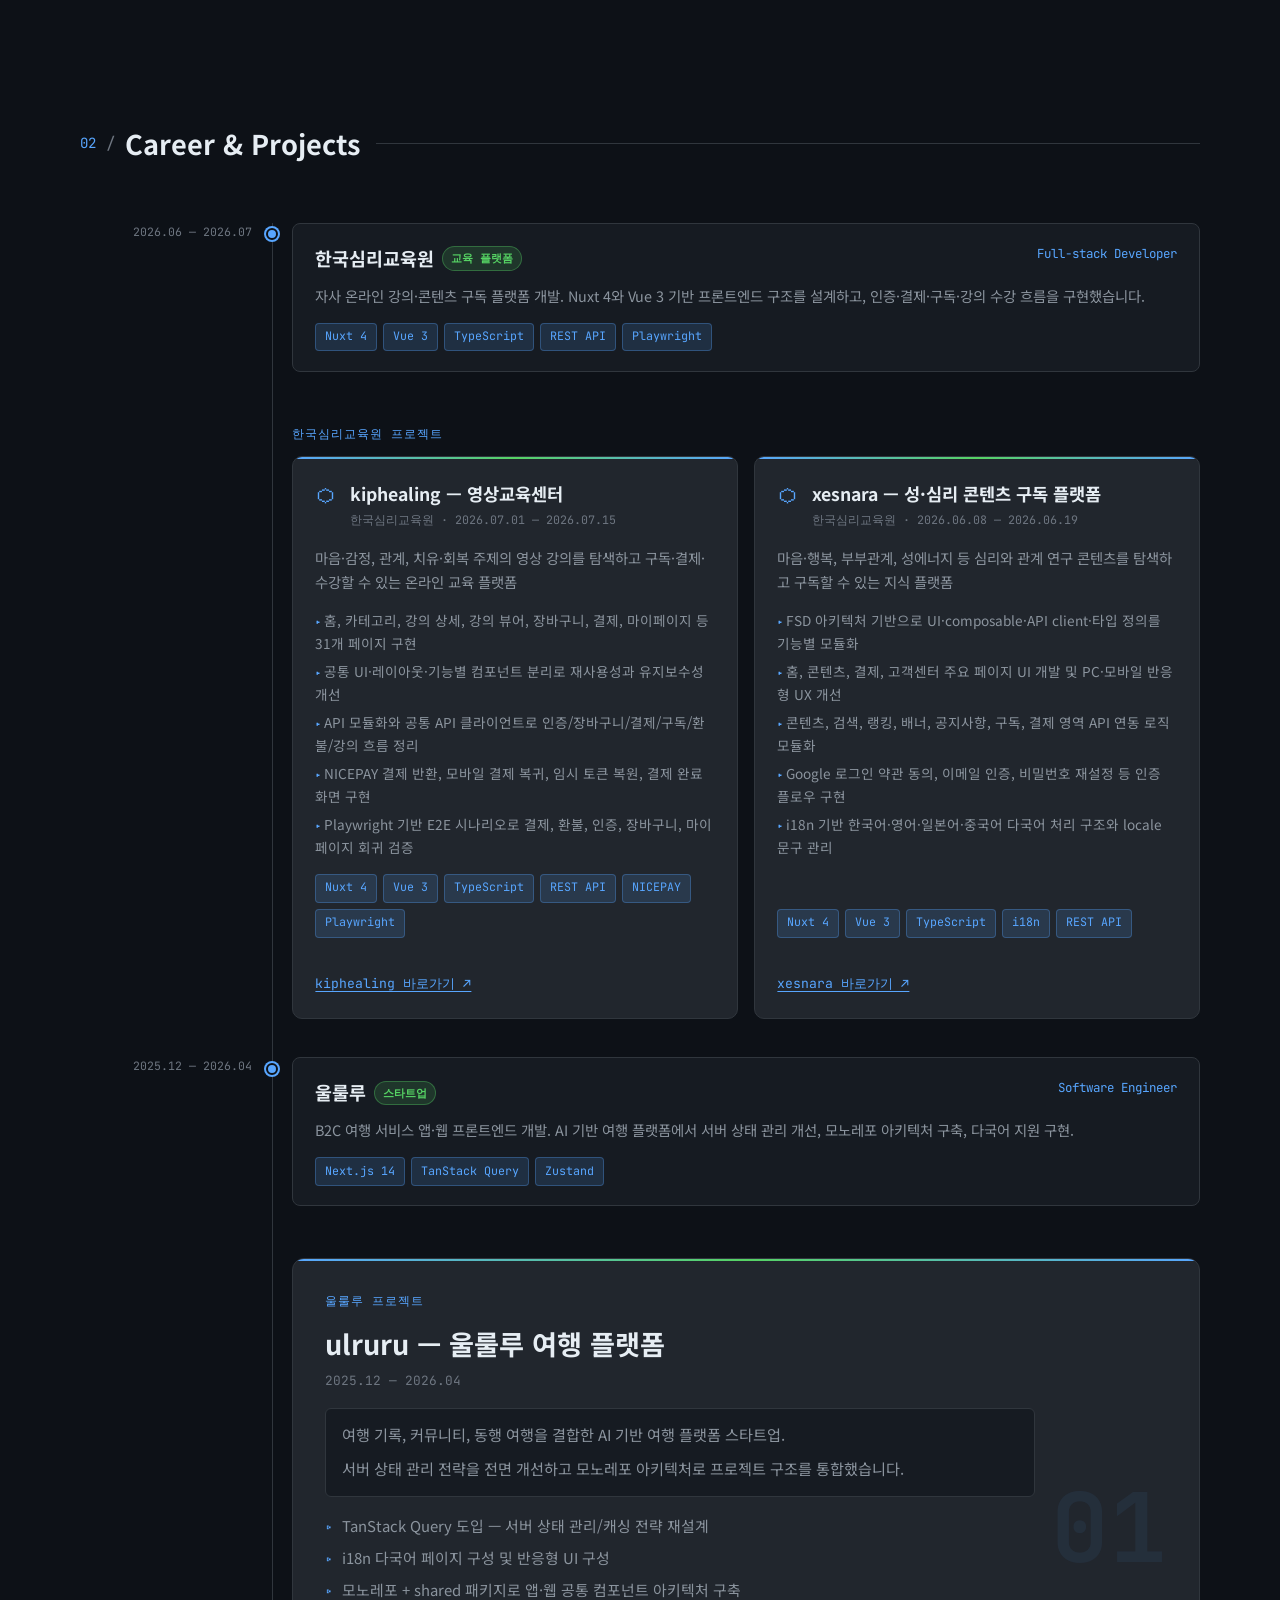
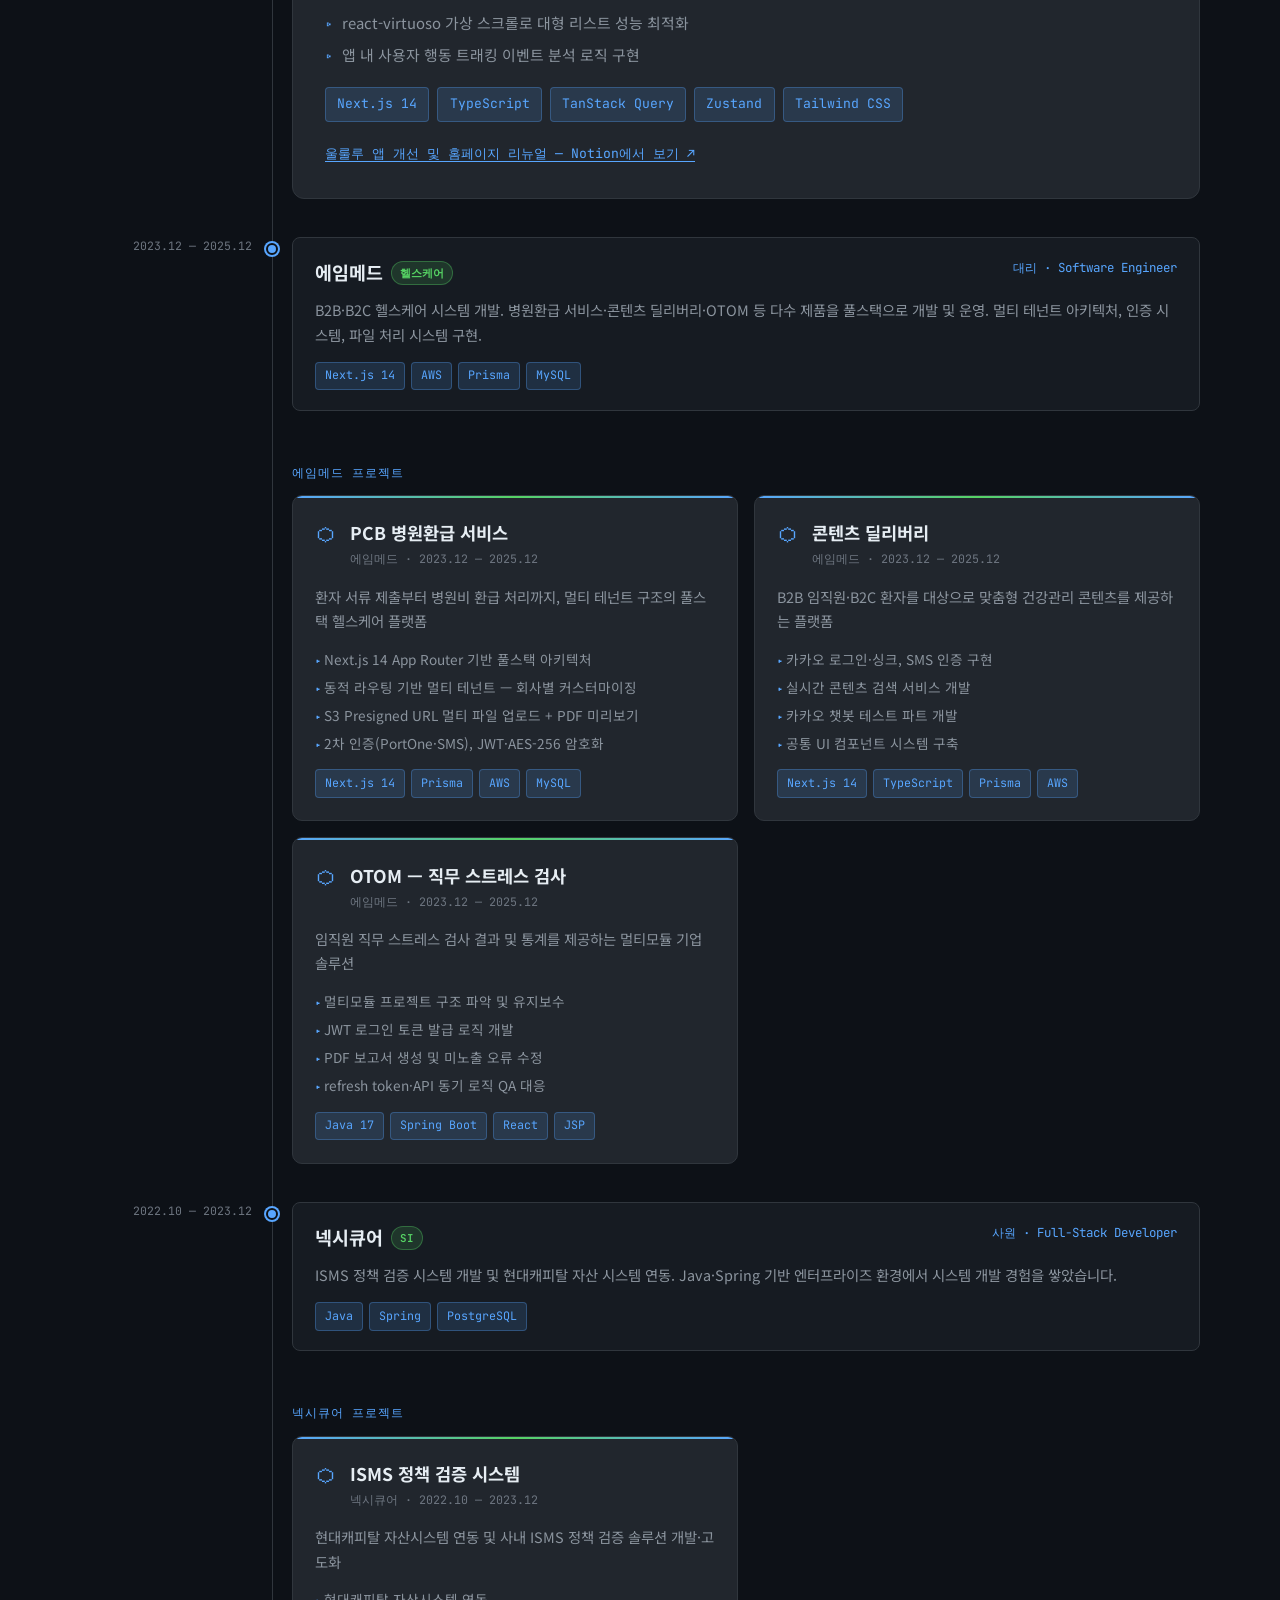
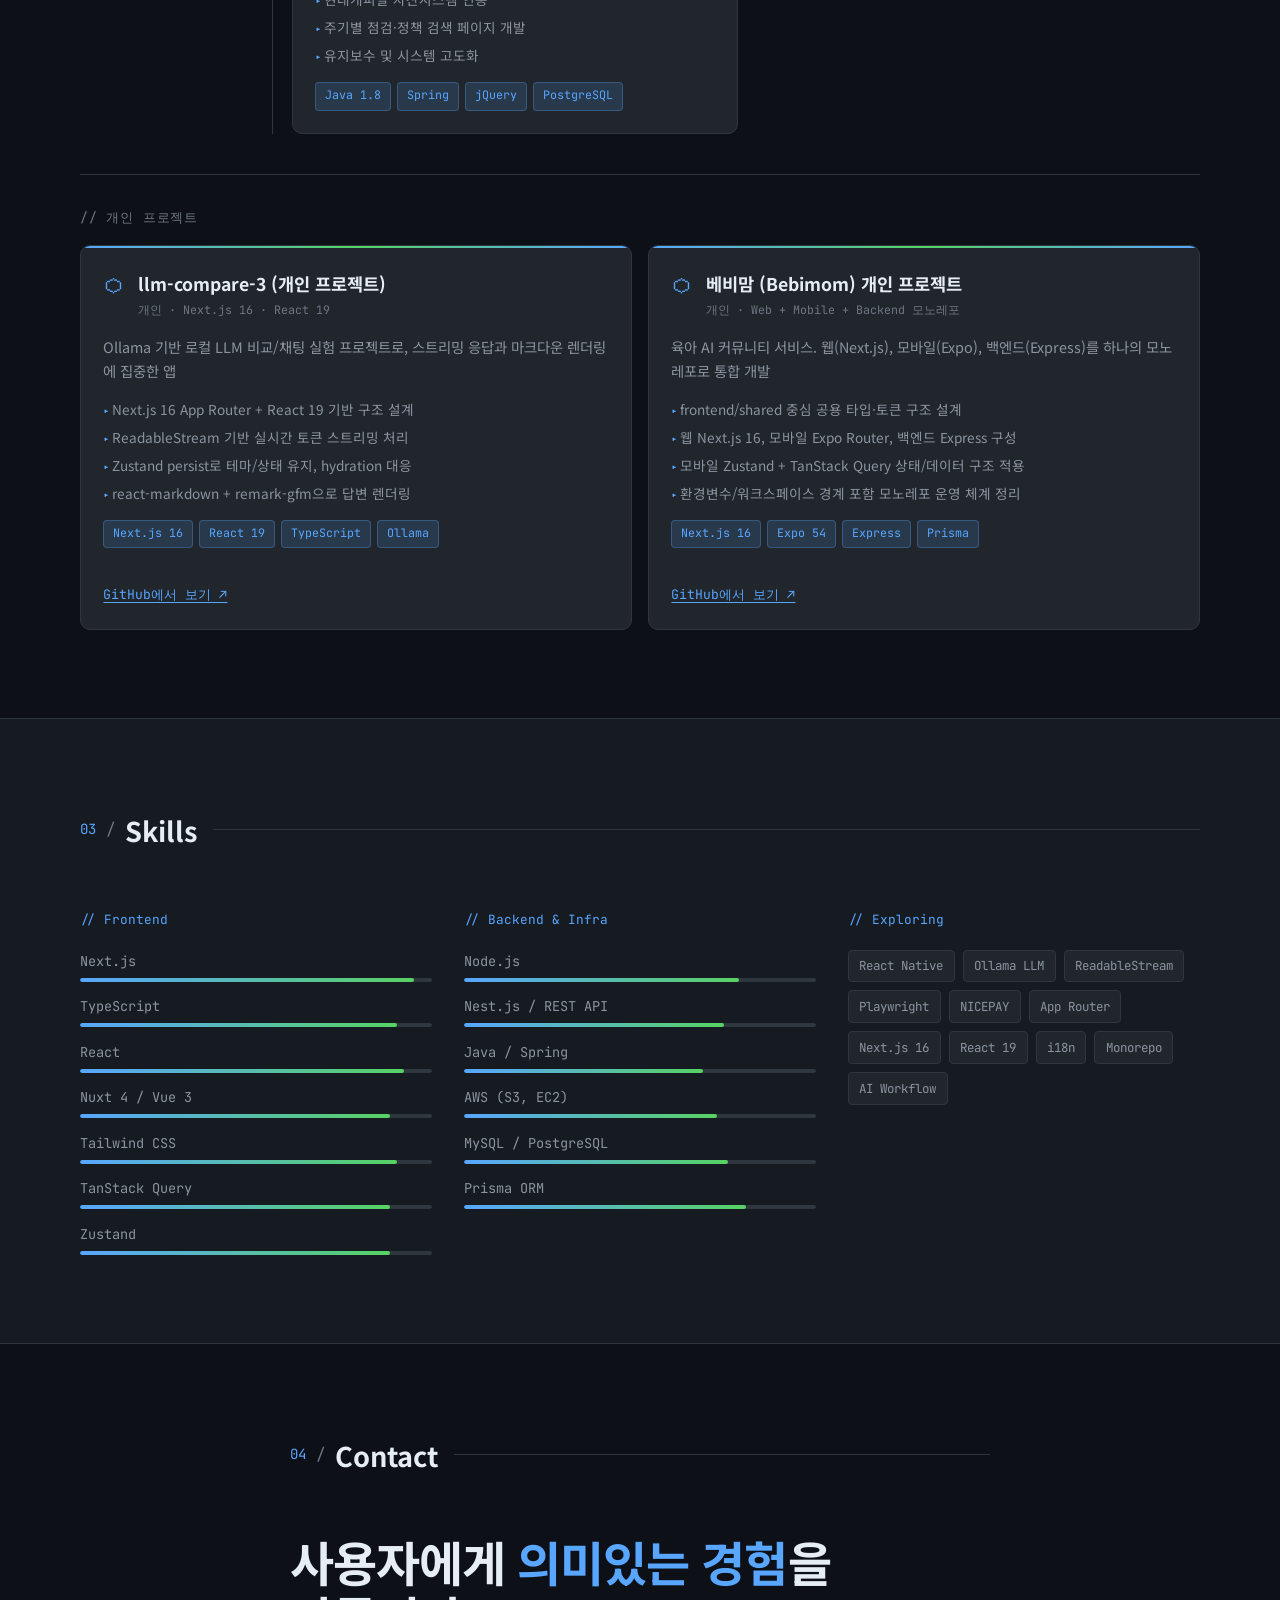
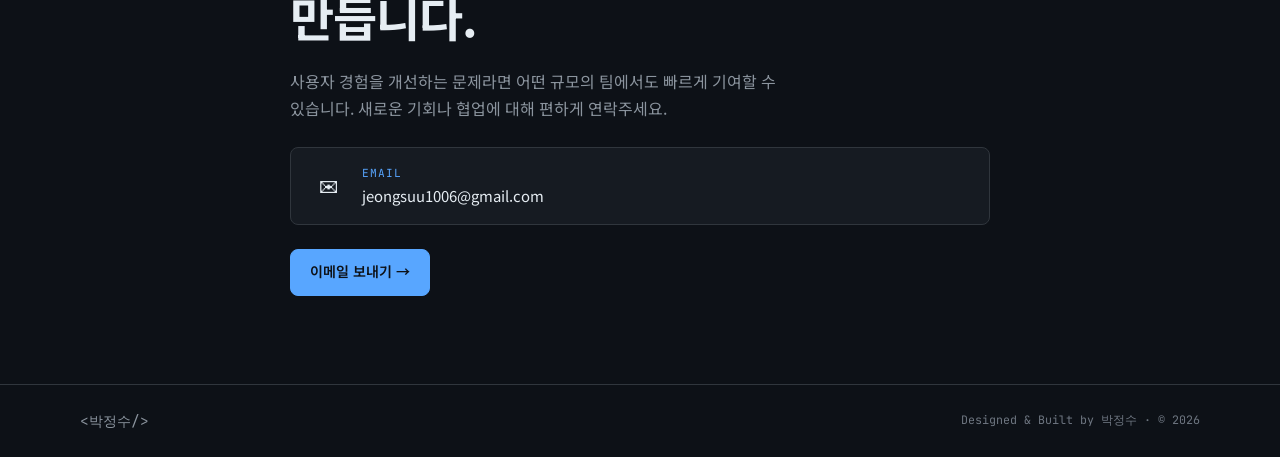
==== commit 06c9cf90: "fix: update video center URL" ====
--- a/index.html
+++ b/index.html
@@ -300,7 +300,7 @@
                     <span class="badge badge--sm">Playwright</span>
                   </div>
                   <p class="proj-case-link-wrap">
-                    <a class="proj-case-link" href="https://kiphealing.com/" target="_blank"
+                    <a class="proj-case-link" href="https://beomyoungkim.com/" target="_blank"
                       rel="noopener noreferrer">kiphealing 바로가기 ↗</a>
                   </p>
                 </article>
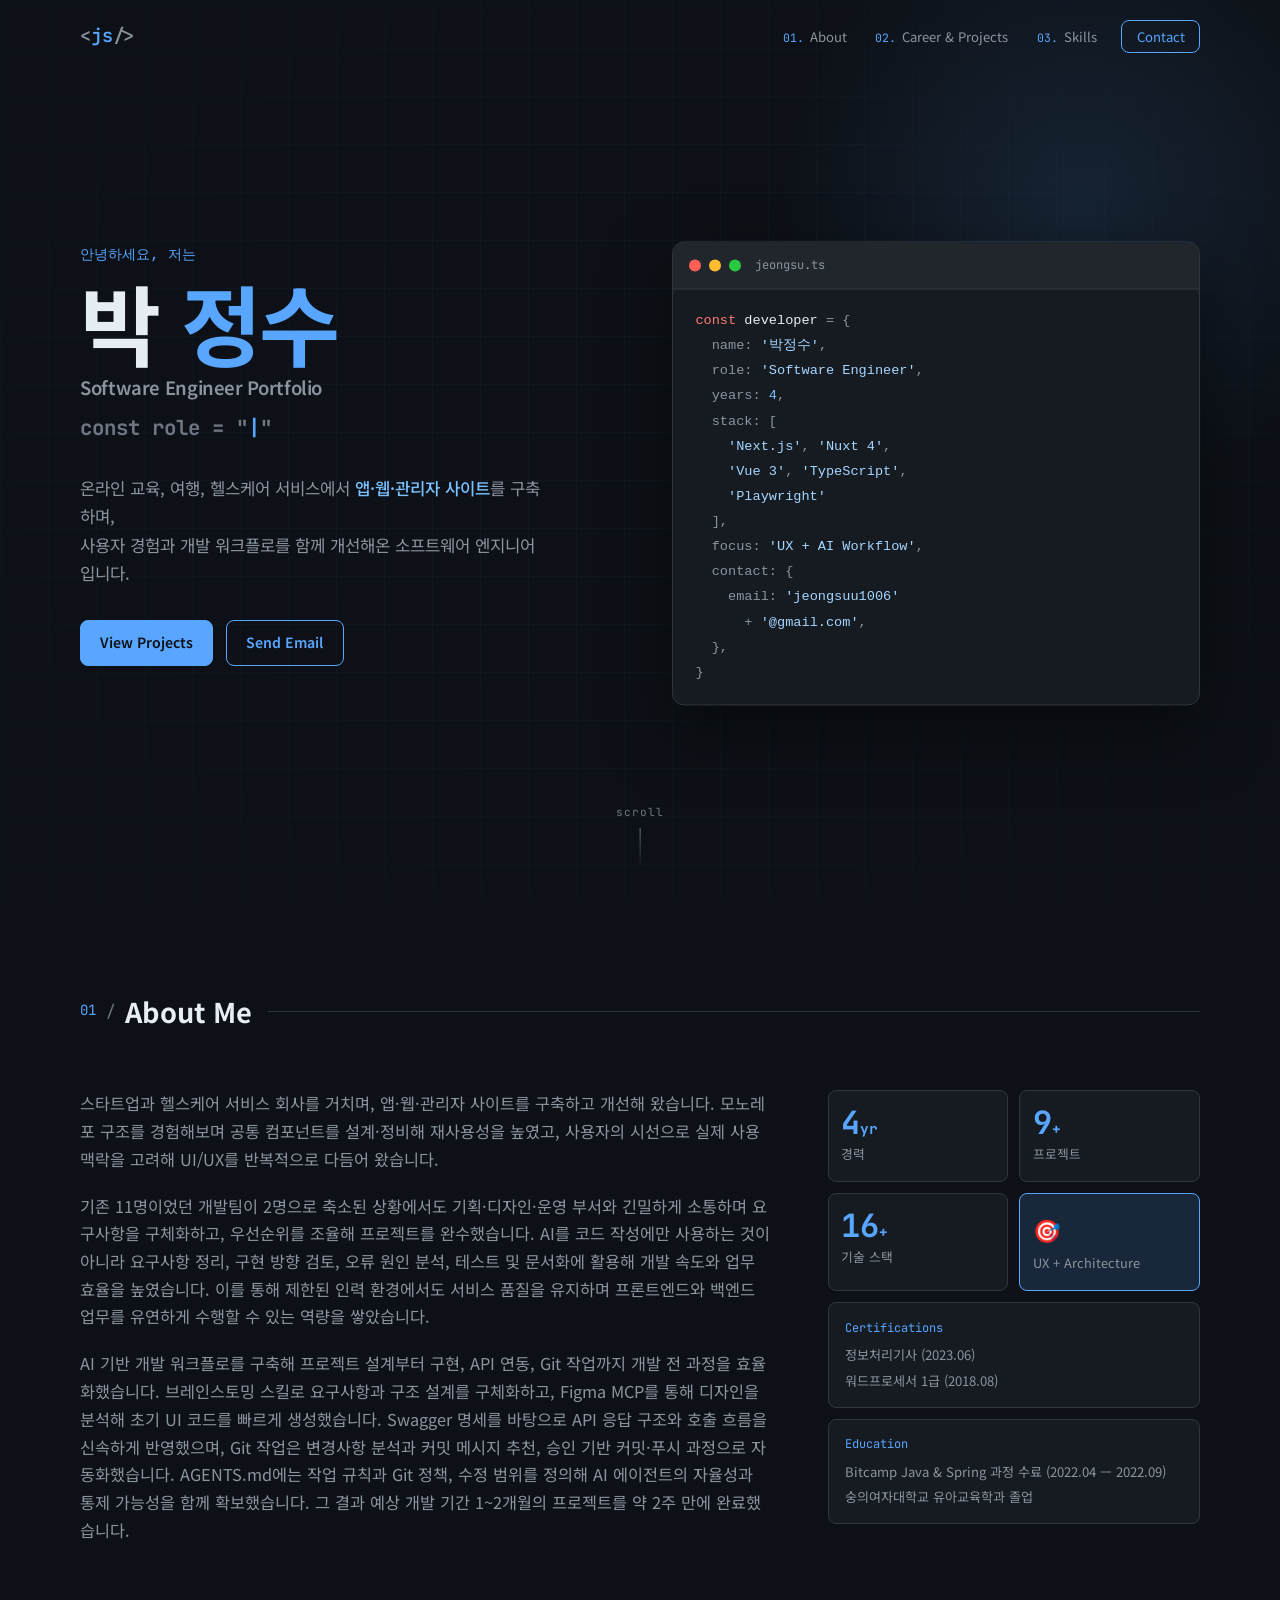
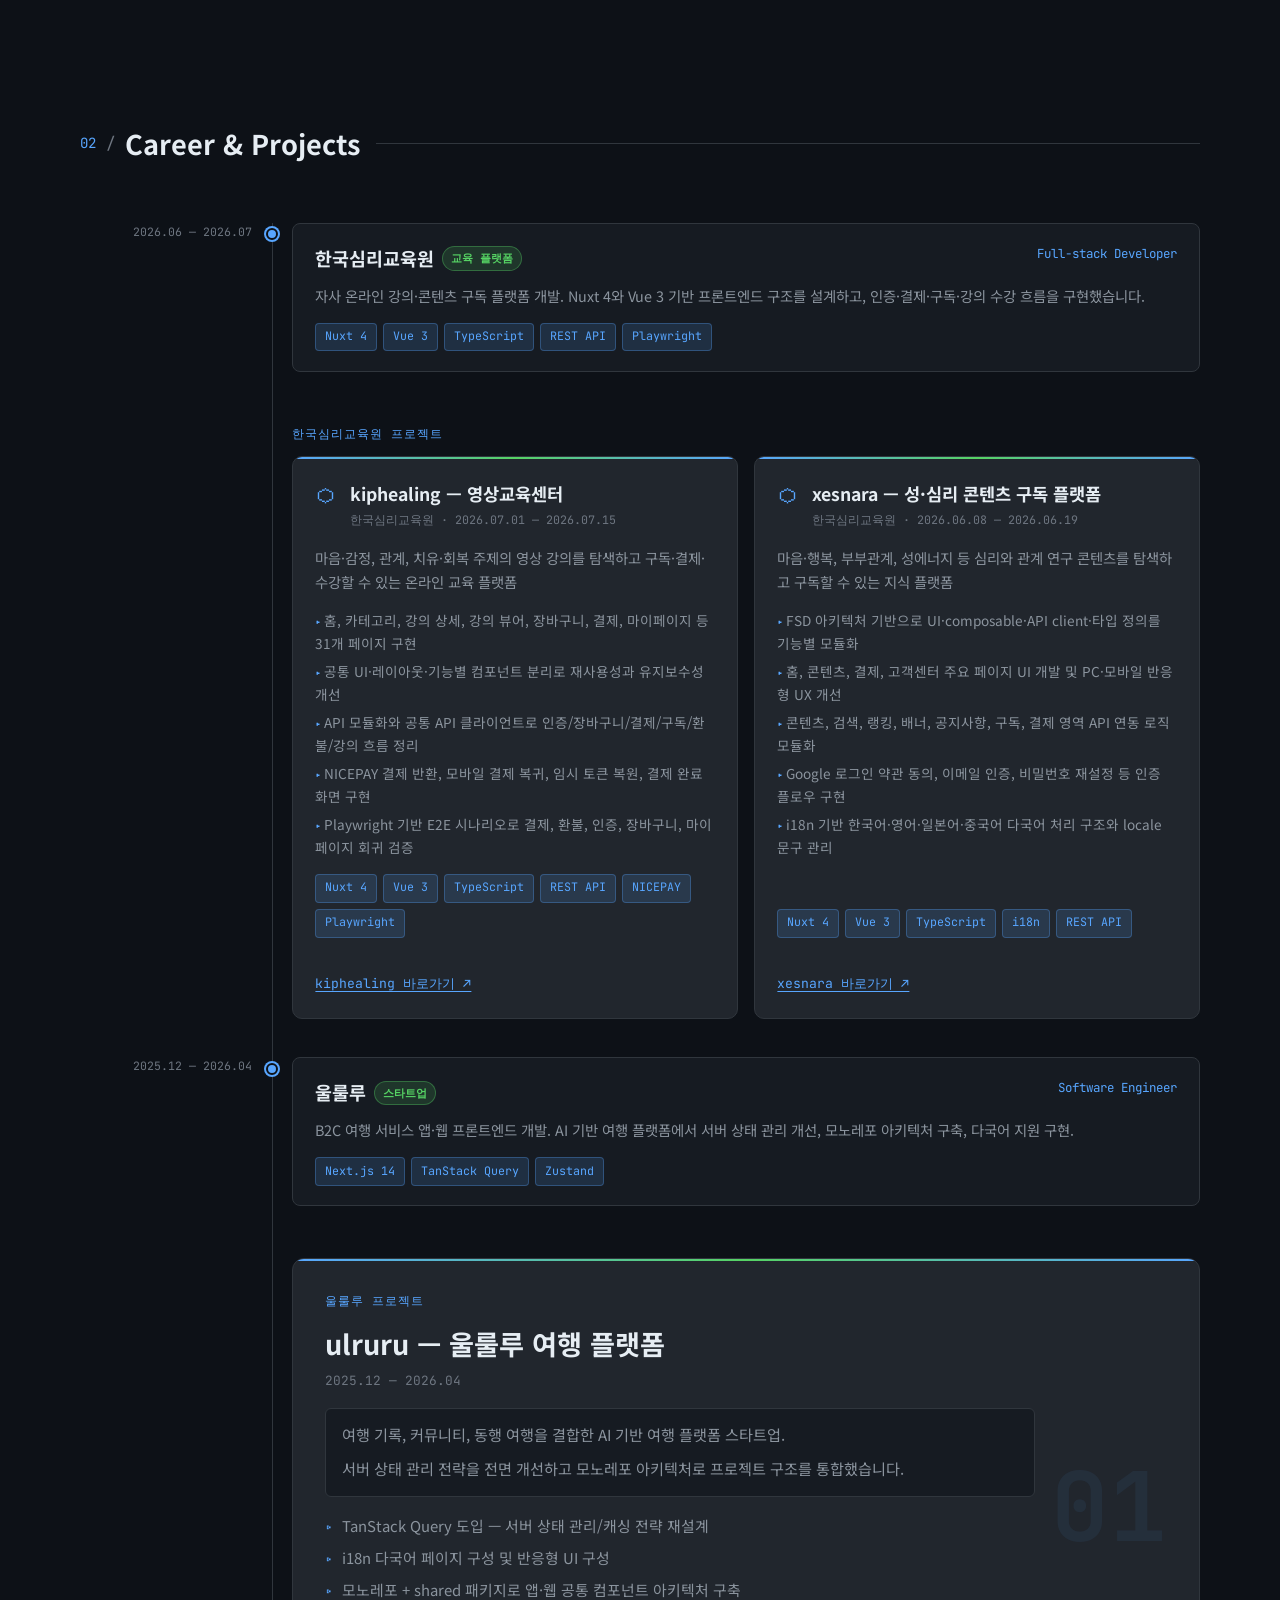
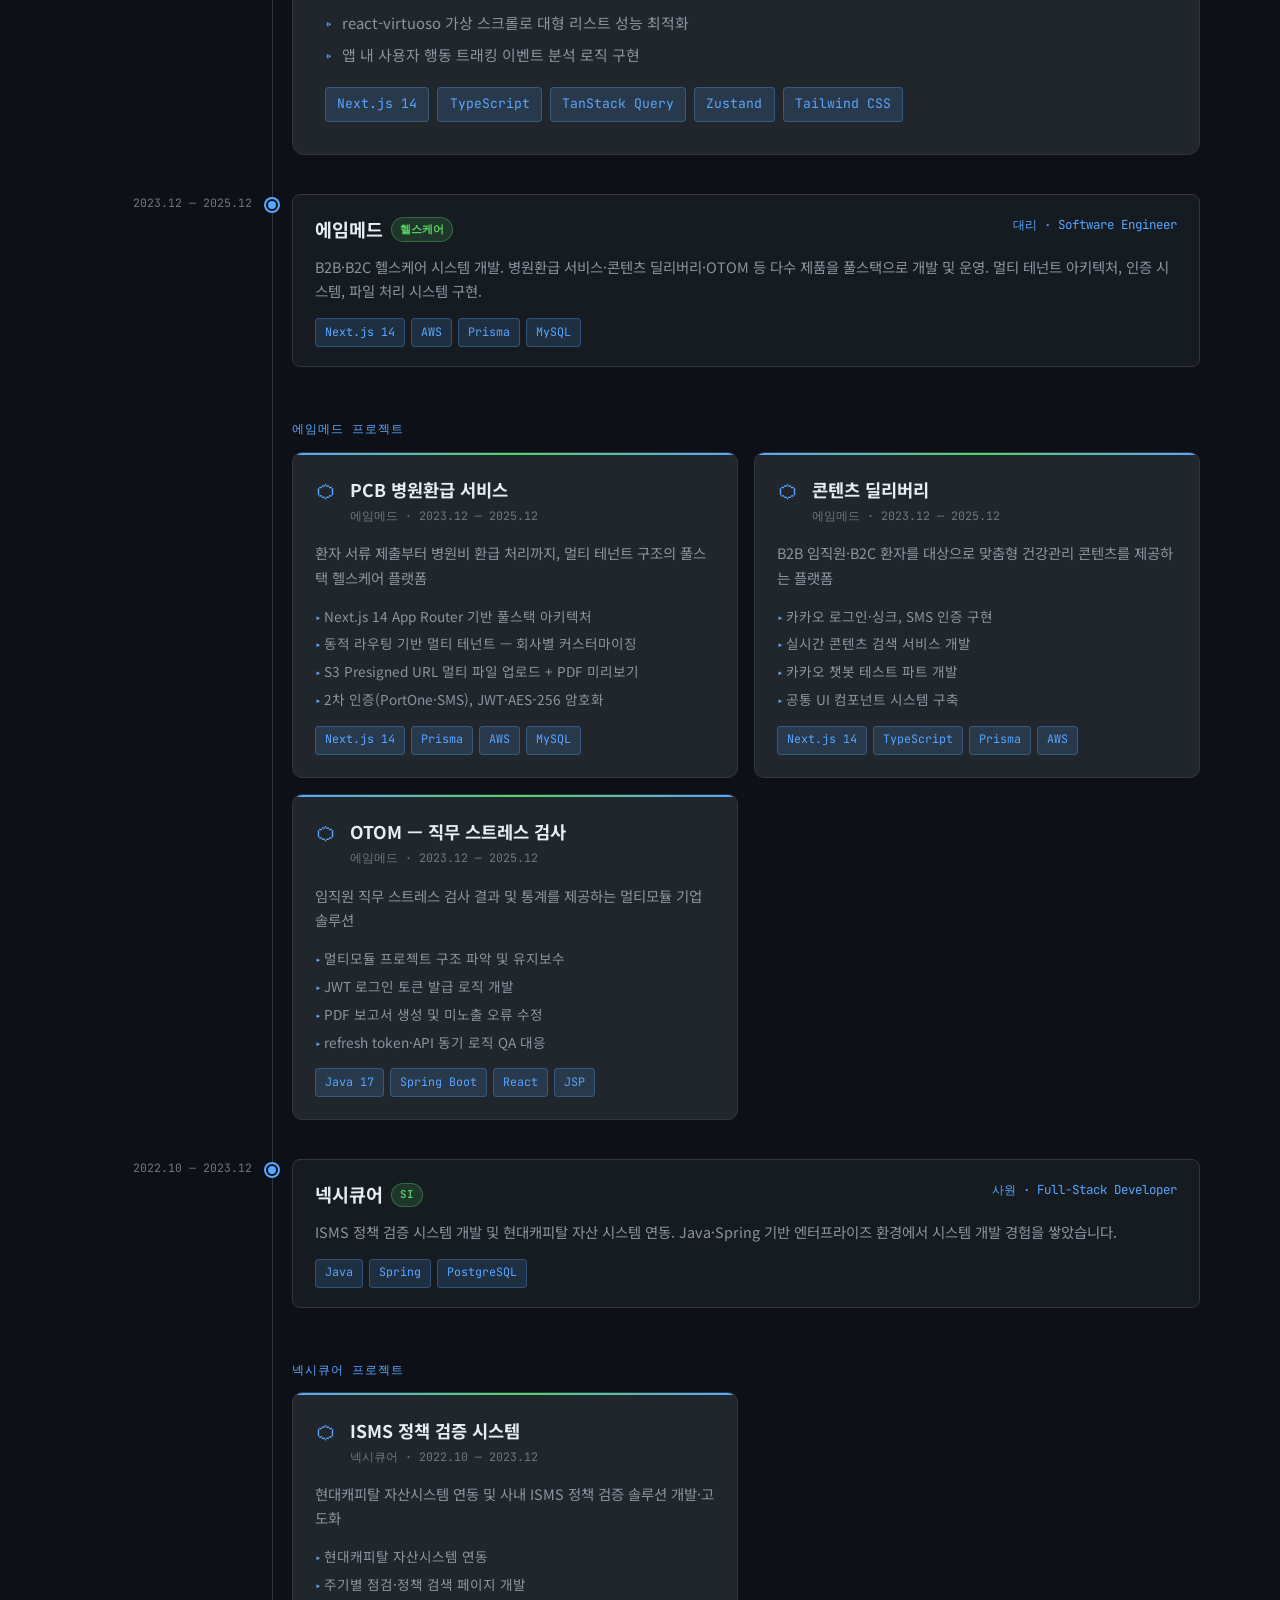
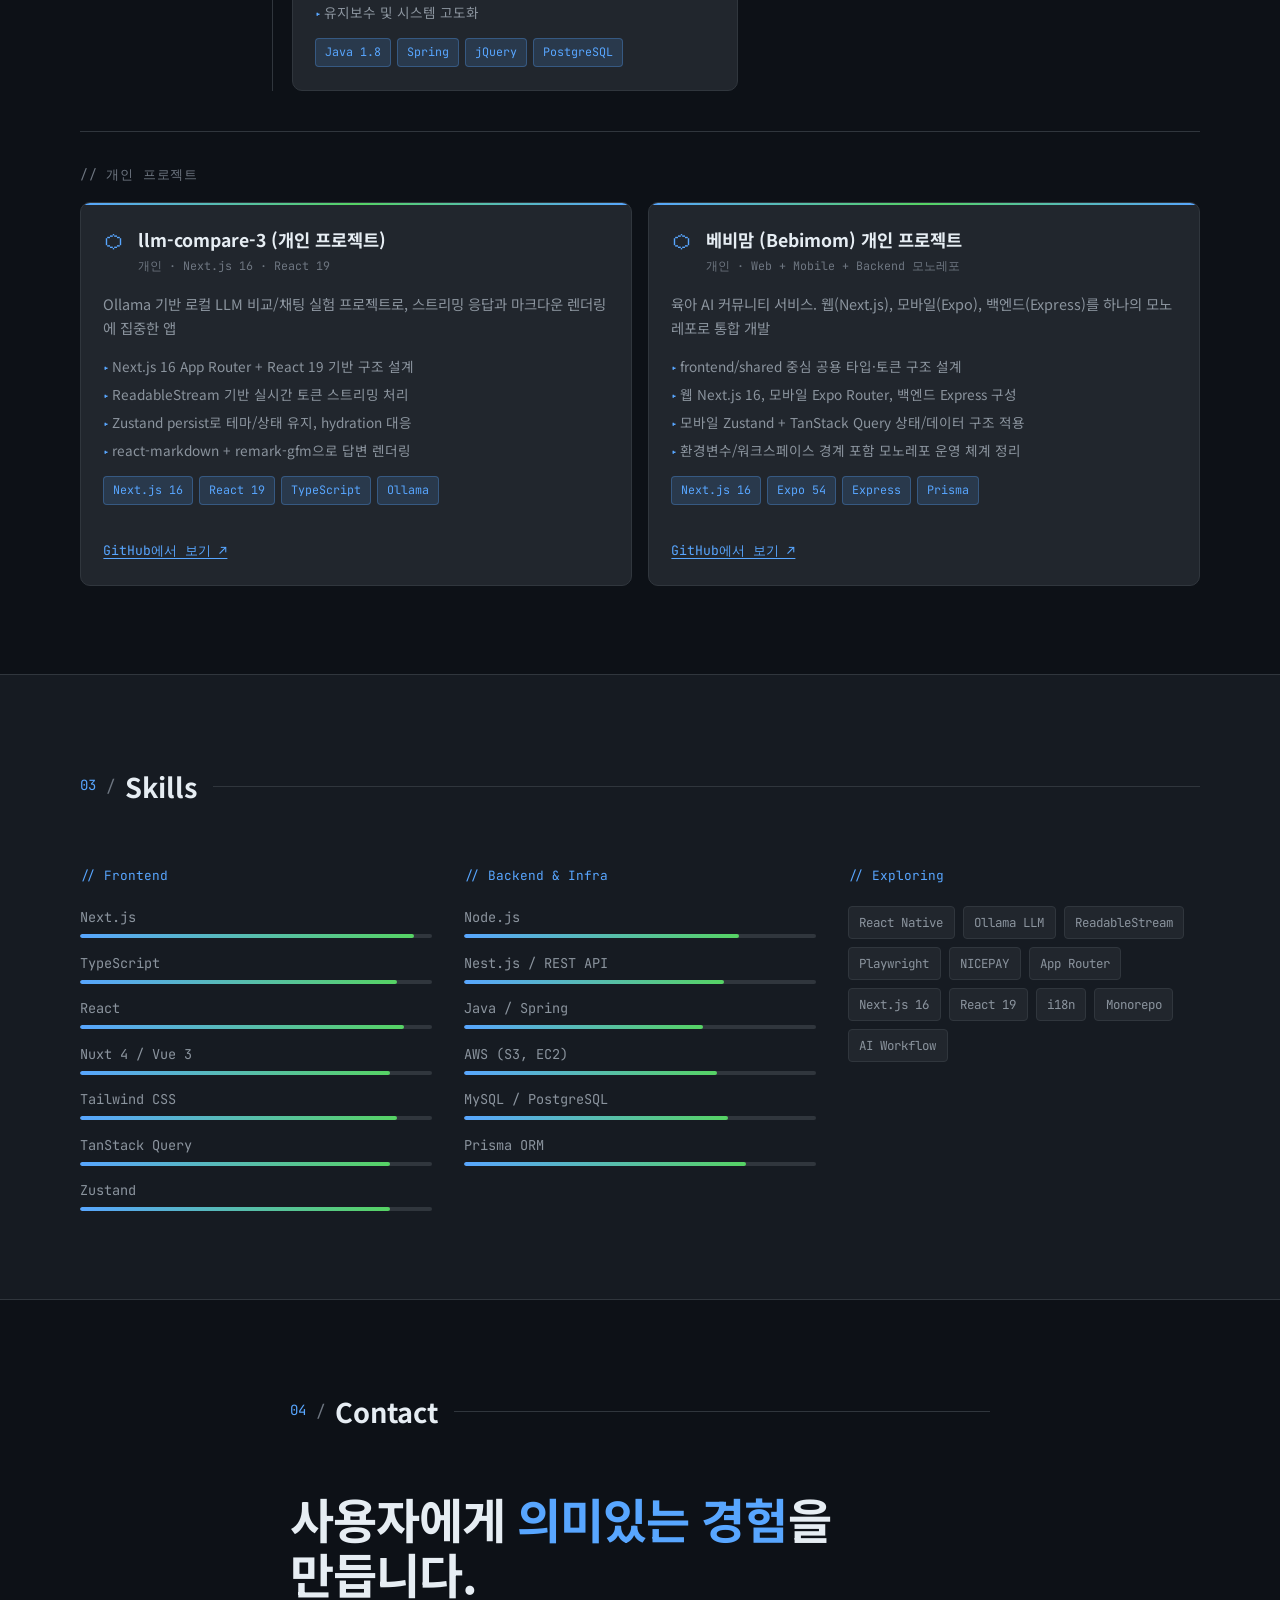
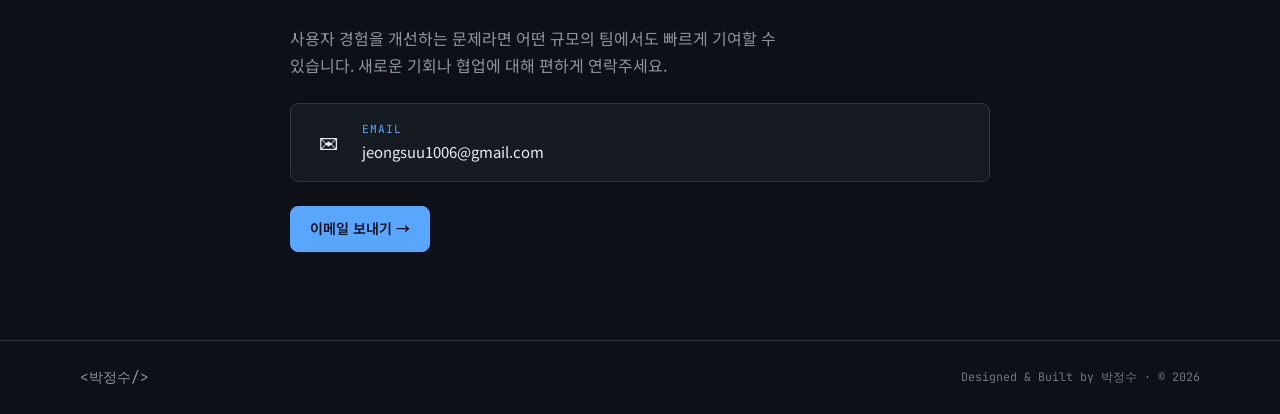
==== commit 334a12f7: "fix: remove Ulruru Notion link" ====
--- a/index.html
+++ b/index.html
@@ -378,10 +378,6 @@
                     <span class="badge">Zustand</span>
                     <span class="badge">Tailwind CSS</span>
                   </div>
-                  <p class="proj-case-link-wrap">
-                    <a class="proj-case-link" href="https://www.notion.so/33edb076677a80b485b1e4cb81afc396"
-                      target="_blank" rel="noopener noreferrer">울룰루 앱 개선 및 홈페이지 리뉴얼 — Notion에서 보기 ↗</a>
-                  </p>
                 </div>
                 <div class="proj-featured-num" aria-hidden="true">01</div>
               </div>
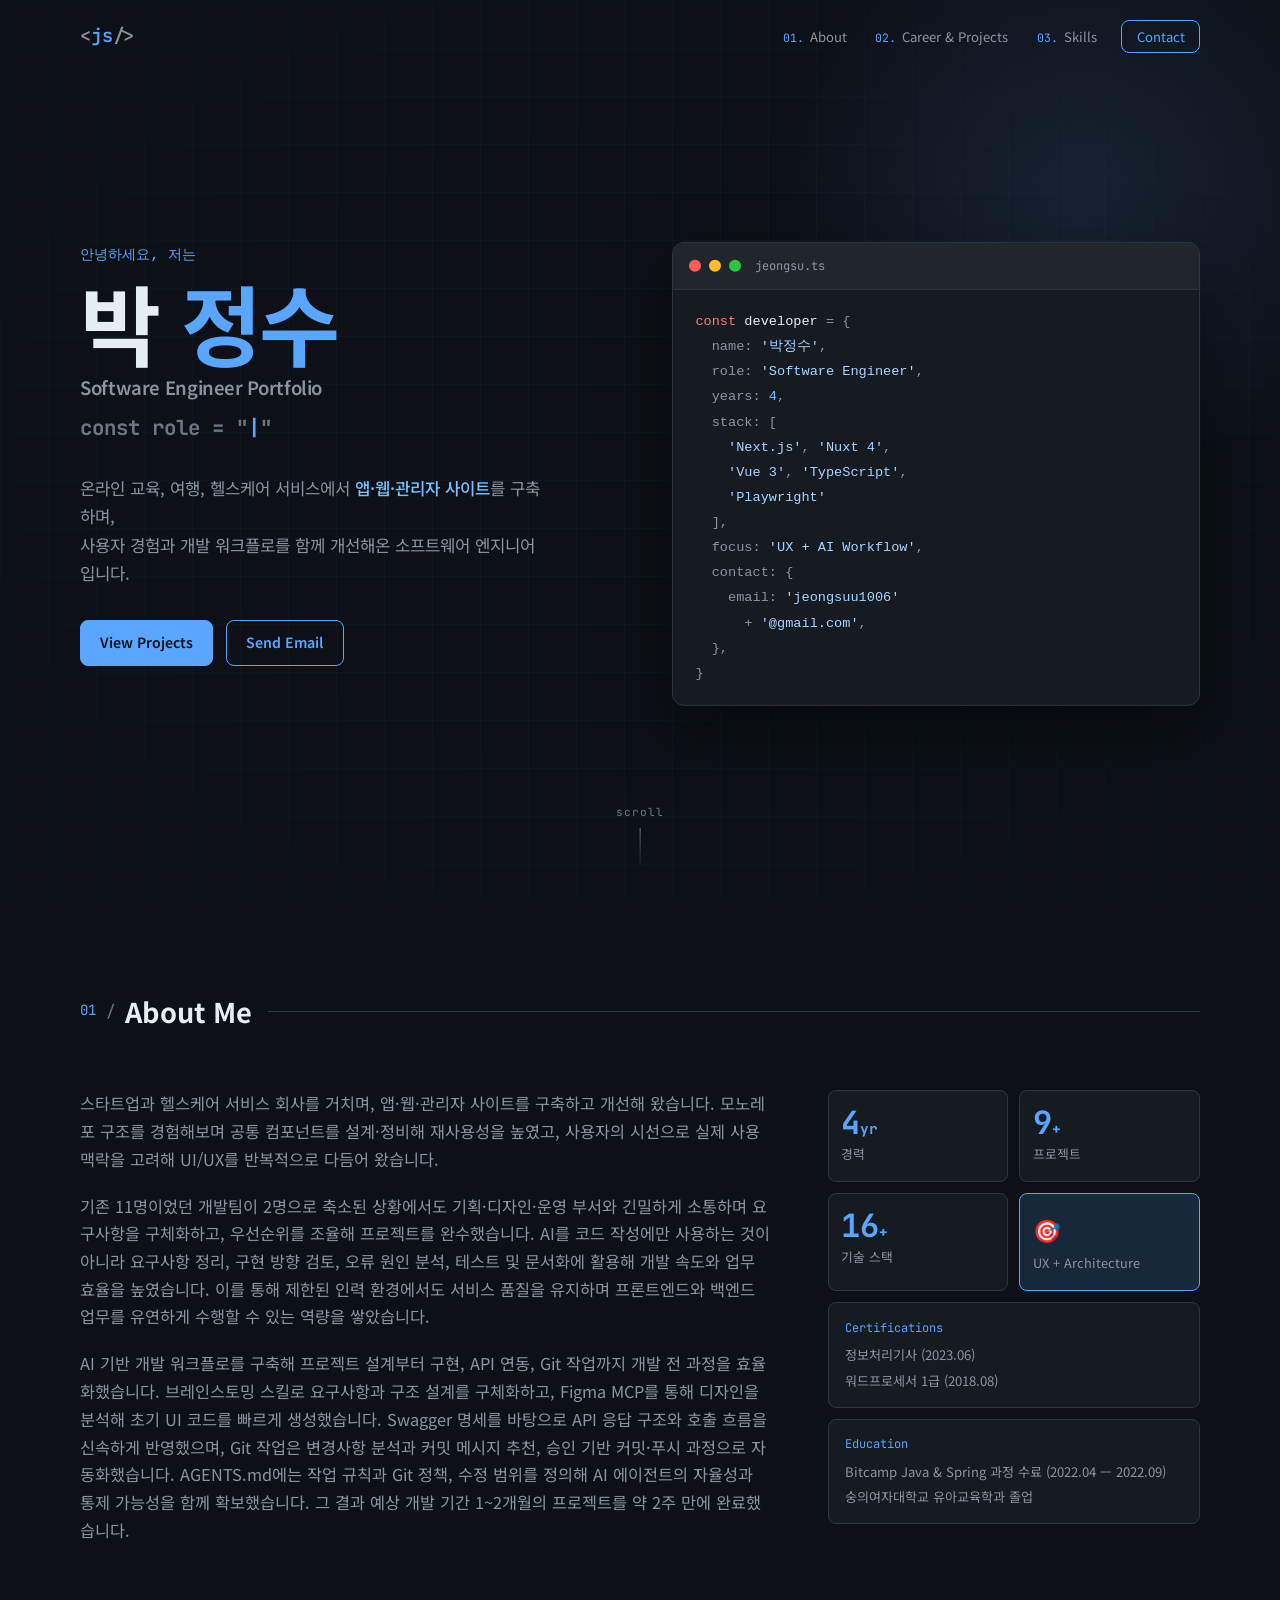
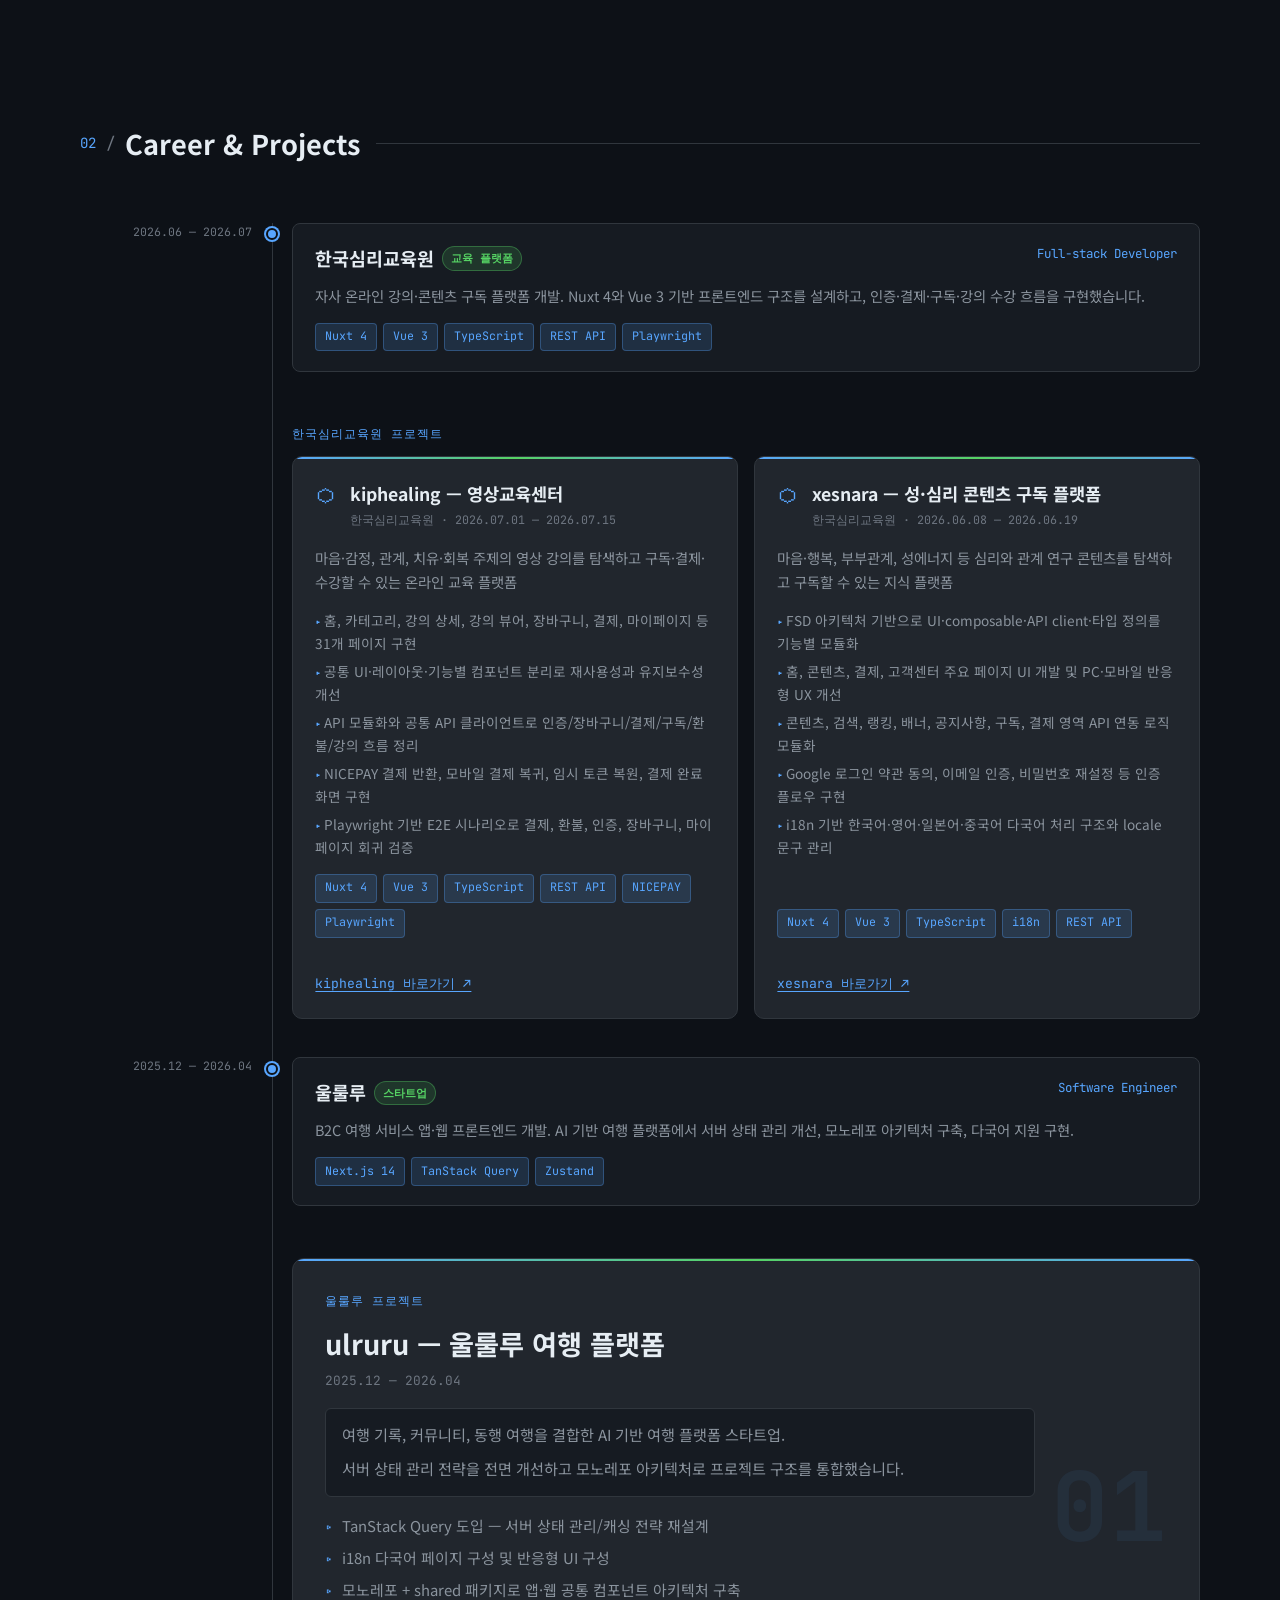
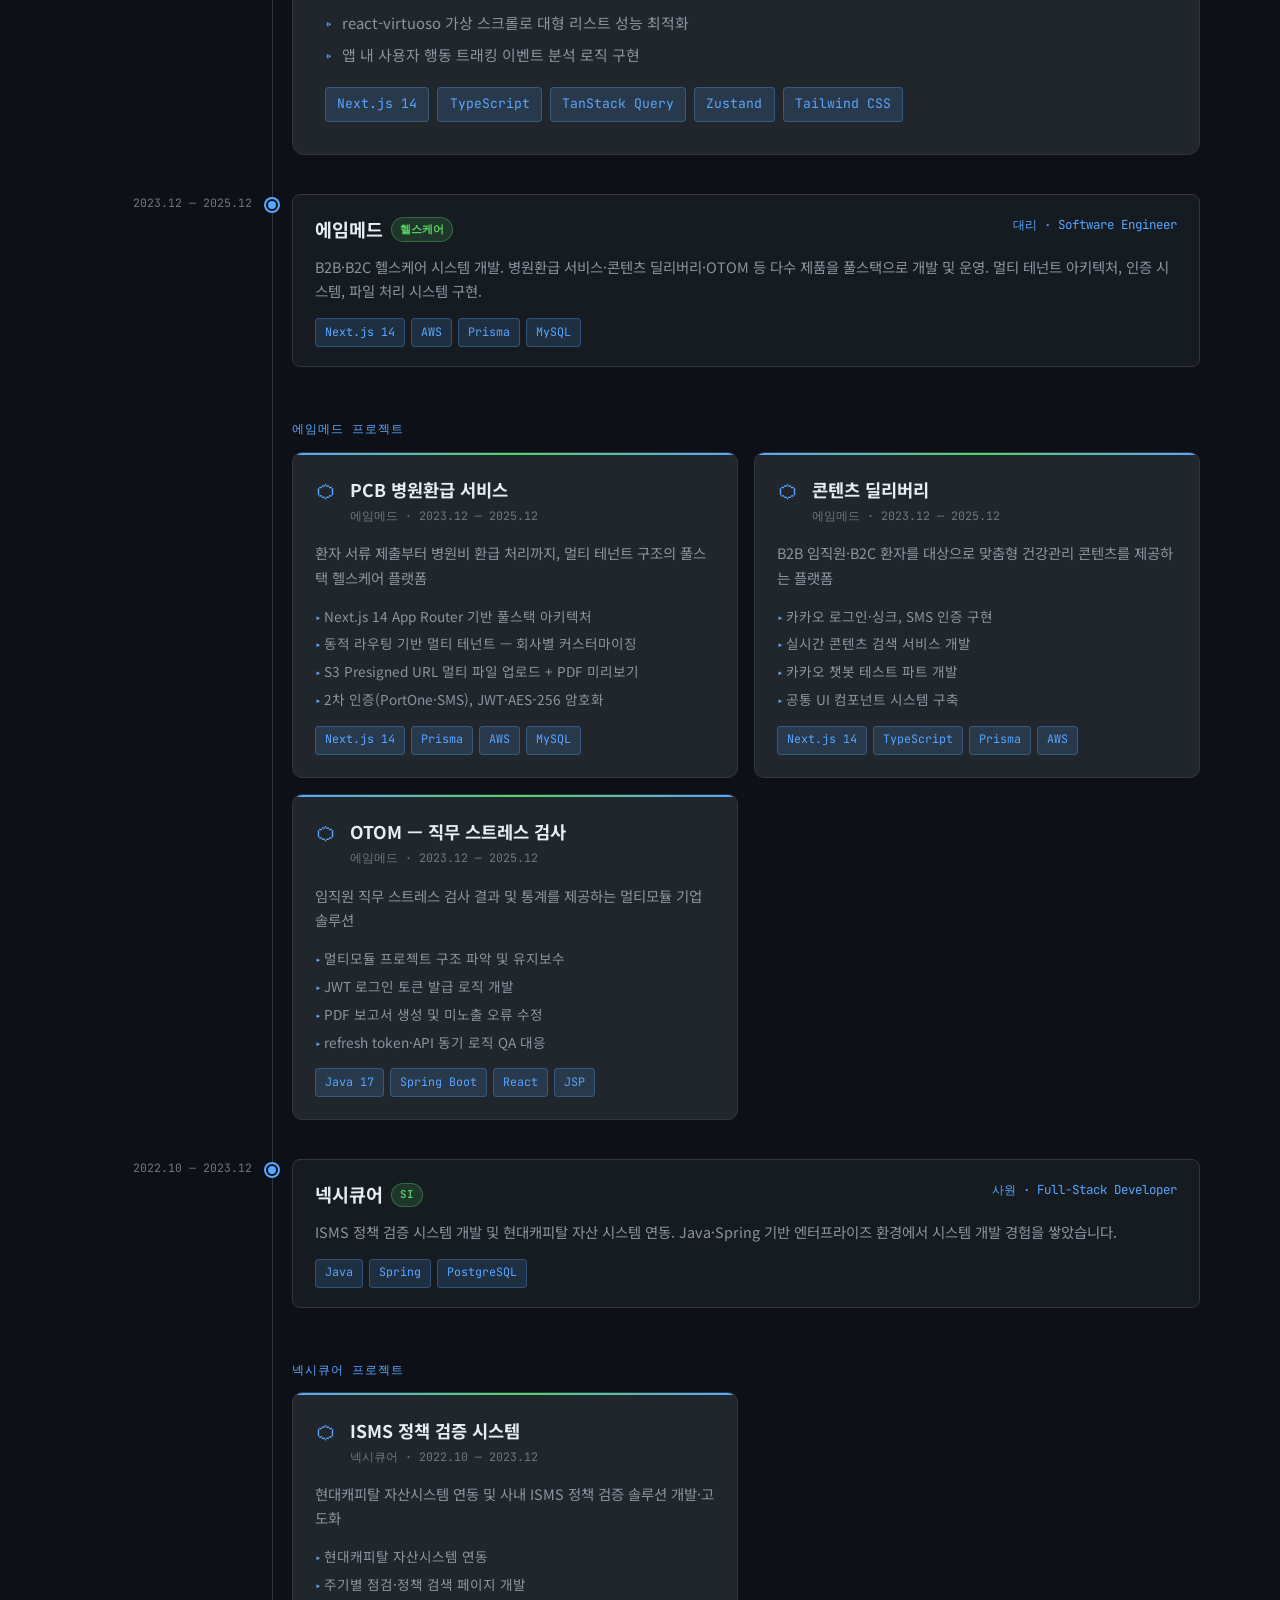
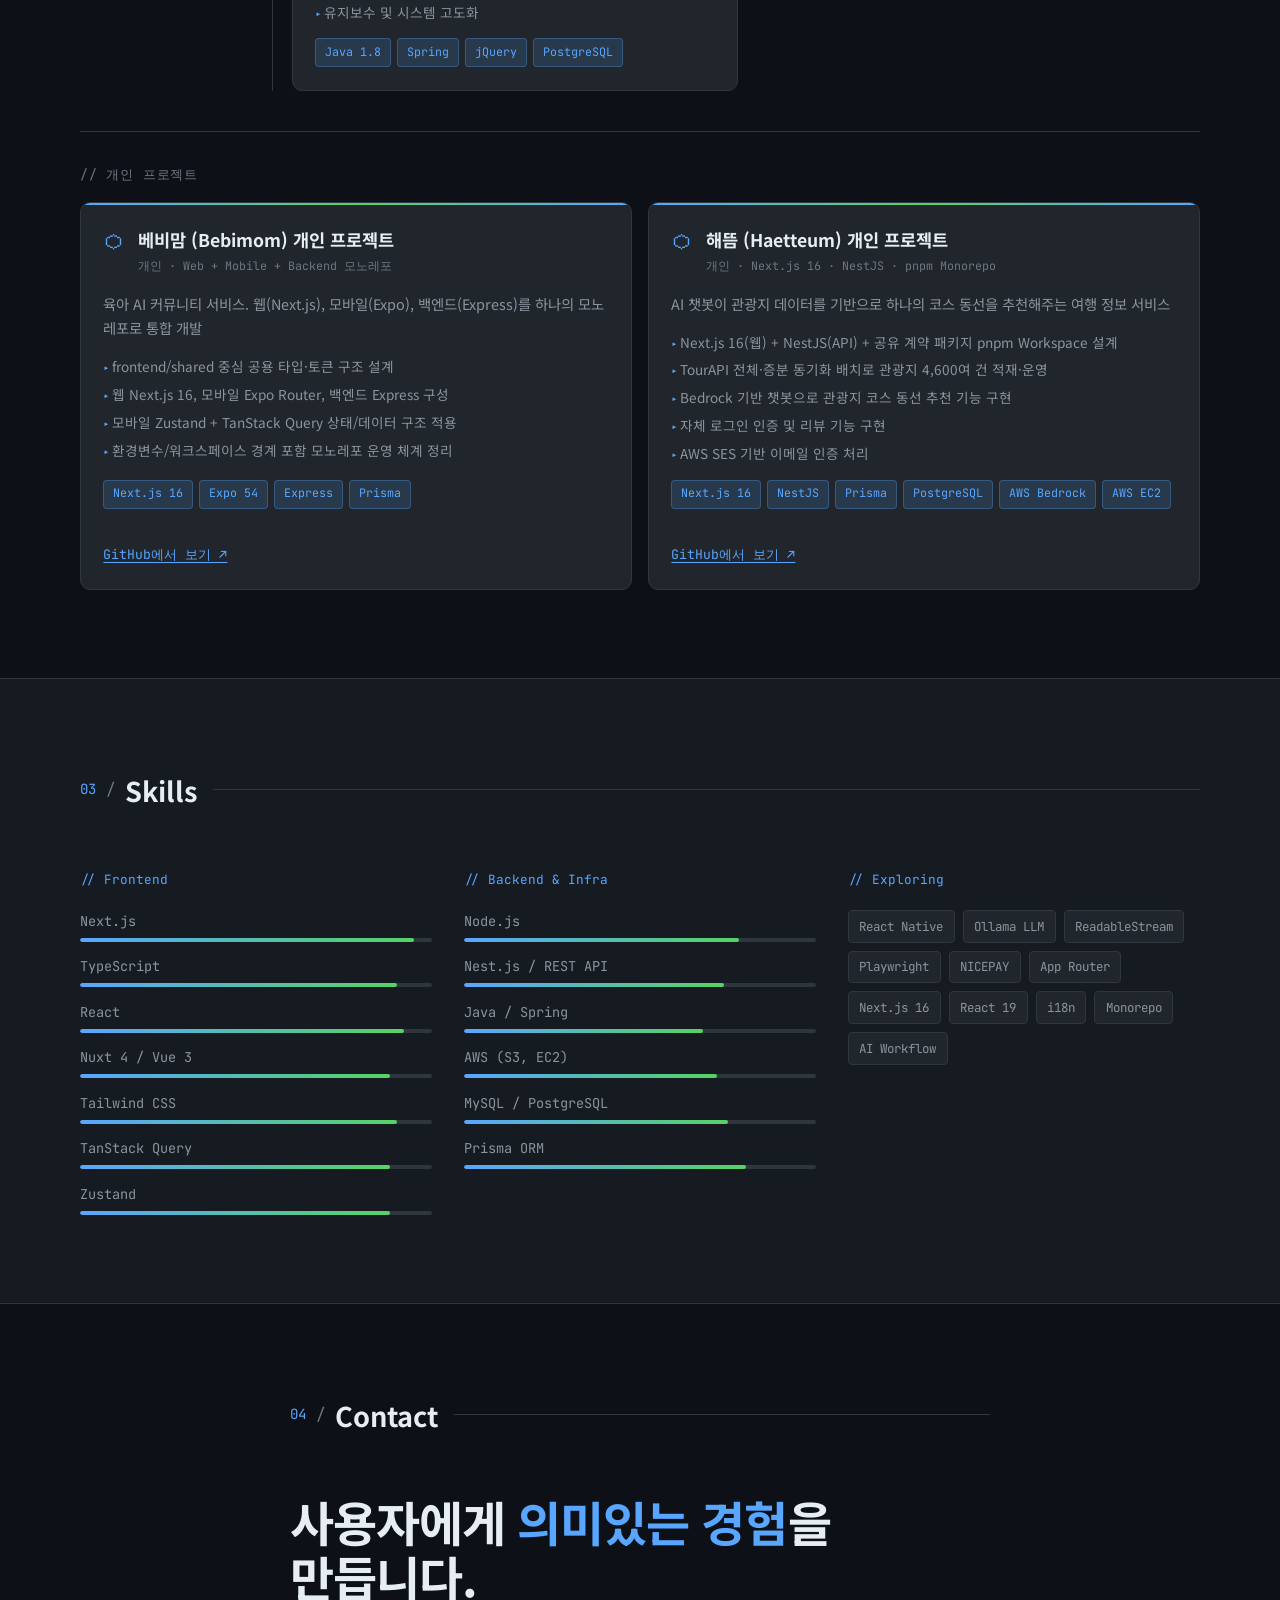
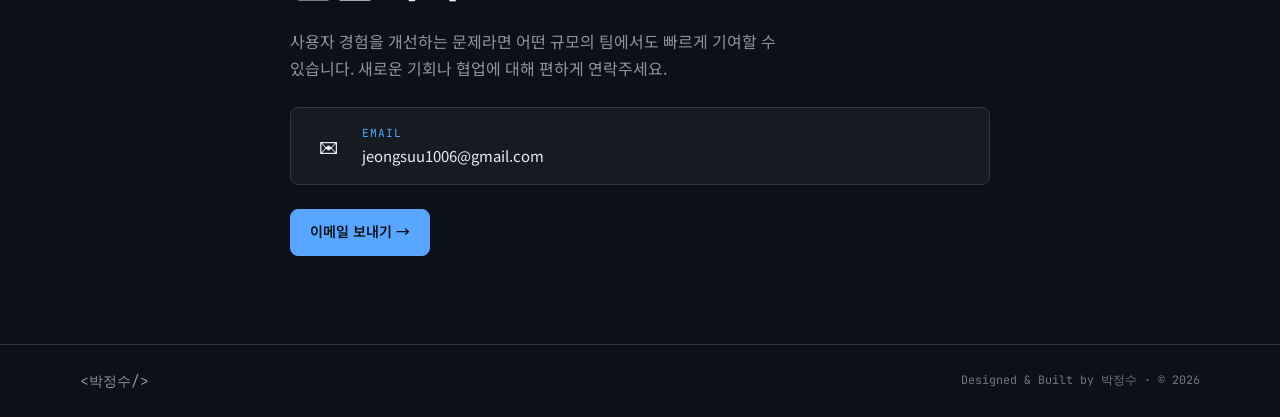
==== commit 0e470c5c: "Update personal projects: replace llm-compare-3 with Haetteum Remove llm-compare-3 card and add Haet" ====
--- a/index.html
+++ b/index.html
@@ -530,33 +530,6 @@
               <div class="proj-card-top">
                 <span class="proj-card-icon">⬡</span>
                 <div>
-                  <h3 class="proj-card-title">llm-compare-3 (개인 프로젝트)</h3>
-                  <p class="proj-card-period">개인 · Next.js 16 · React 19</p>
-                </div>
-              </div>
-              <p class="proj-card-desc">Ollama 기반 로컬 LLM 비교/채팅 실험 프로젝트로, 스트리밍 응답과 마크다운 렌더링에 집중한 앱</p>
-              <ul class="proj-card-points">
-                <li>Next.js 16 App Router + React 19 기반 구조 설계</li>
-                <li>ReadableStream 기반 실시간 토큰 스트리밍 처리</li>
-                <li>Zustand persist로 테마/상태 유지, hydration 대응</li>
-                <li>react-markdown + remark-gfm으로 답변 렌더링</li>
-              </ul>
-              <div class="proj-card-tech">
-                <span class="badge badge--sm">Next.js 16</span>
-                <span class="badge badge--sm">React 19</span>
-                <span class="badge badge--sm">TypeScript</span>
-                <span class="badge badge--sm">Ollama</span>
-              </div>
-              <p class="proj-case-link-wrap">
-                <a class="proj-case-link" href="https://github.com/suu1006/llm-compare-3" target="_blank"
-                  rel="noopener noreferrer">GitHub에서 보기 ↗</a>
-              </p>
-            </article>
-
-            <article class="proj-card reveal">
-              <div class="proj-card-top">
-                <span class="proj-card-icon">⬡</span>
-                <div>
                   <h3 class="proj-card-title">베비맘 (Bebimom) 개인 프로젝트</h3>
                   <p class="proj-card-period">개인 · Web + Mobile + Backend 모노레포</p>
                 </div>
@@ -576,6 +549,36 @@
               </div>
               <p class="proj-case-link-wrap">
                 <a class="proj-case-link" href="https://github.com/suu1006/baby-ai-agent" target="_blank"
+                  rel="noopener noreferrer">GitHub에서 보기 ↗</a>
+              </p>
+            </article>
+
+            <article class="proj-card reveal">
+              <div class="proj-card-top">
+                <span class="proj-card-icon">⬡</span>
+                <div>
+                  <h3 class="proj-card-title">해뜸 (Haetteum) 개인 프로젝트</h3>
+                  <p class="proj-card-period">개인 · Next.js 16 · NestJS · pnpm Monorepo</p>
+                </div>
+              </div>
+              <p class="proj-card-desc">AI 챗봇이 관광지 데이터를 기반으로 하나의 코스 동선을 추천해주는 여행 정보 서비스</p>
+              <ul class="proj-card-points">
+                <li>Next.js 16(웹) + NestJS(API) + 공유 계약 패키지 pnpm Workspace 설계</li>
+                <li>TourAPI 전체·증분 동기화 배치로 관광지 4,600여 건 적재·운영</li>
+                <li>Bedrock 기반 챗봇으로 관광지 코스 동선 추천 기능 구현</li>
+                <li>자체 로그인 인증 및 리뷰 기능 구현</li>
+                <li>AWS SES 기반 이메일 인증 처리</li>
+              </ul>
+              <div class="proj-card-tech">
+                <span class="badge badge--sm">Next.js 16</span>
+                <span class="badge badge--sm">NestJS</span>
+                <span class="badge badge--sm">Prisma</span>
+                <span class="badge badge--sm">PostgreSQL</span>
+                <span class="badge badge--sm">AWS Bedrock</span>
+                <span class="badge badge--sm">AWS EC2</span>
+              </div>
+              <p class="proj-case-link-wrap">
+                <a class="proj-case-link" href="https://github.com/suu1006/haetteum" target="_blank"
                   rel="noopener noreferrer">GitHub에서 보기 ↗</a>
               </p>
             </article>
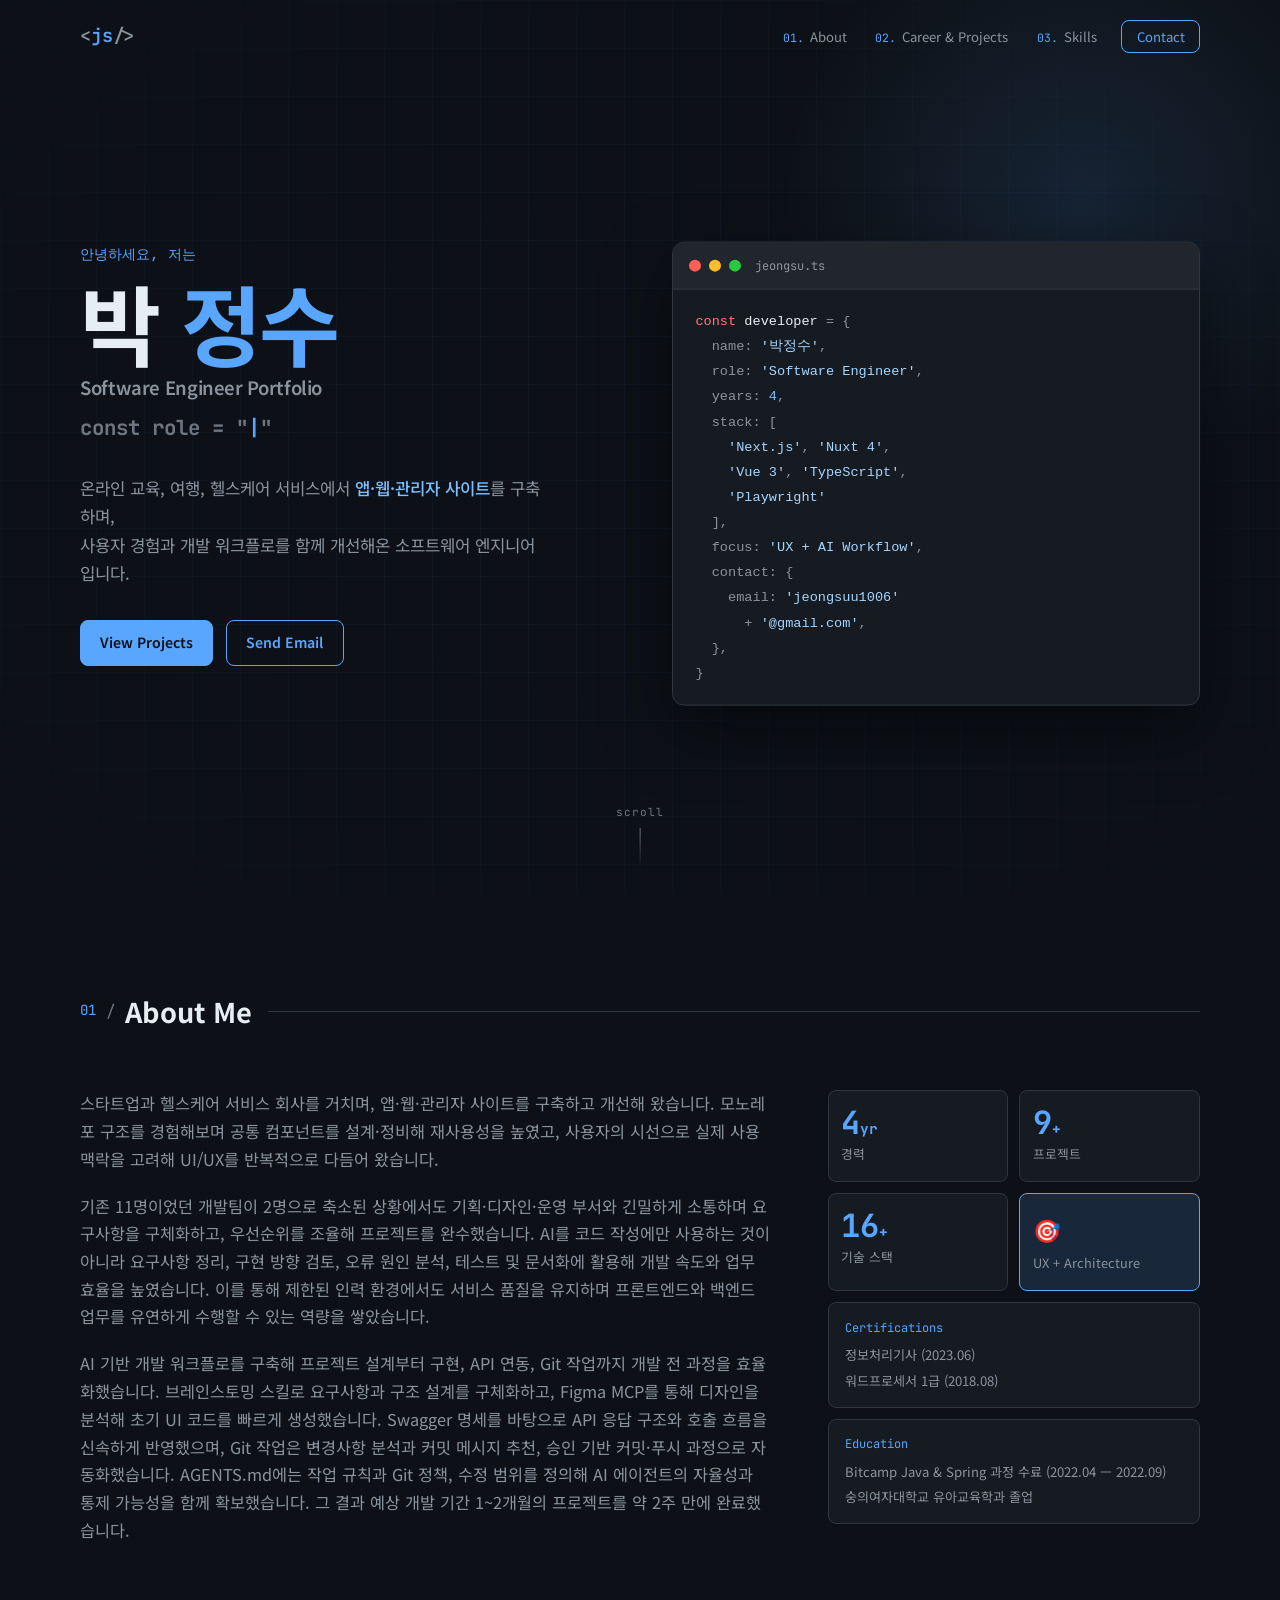
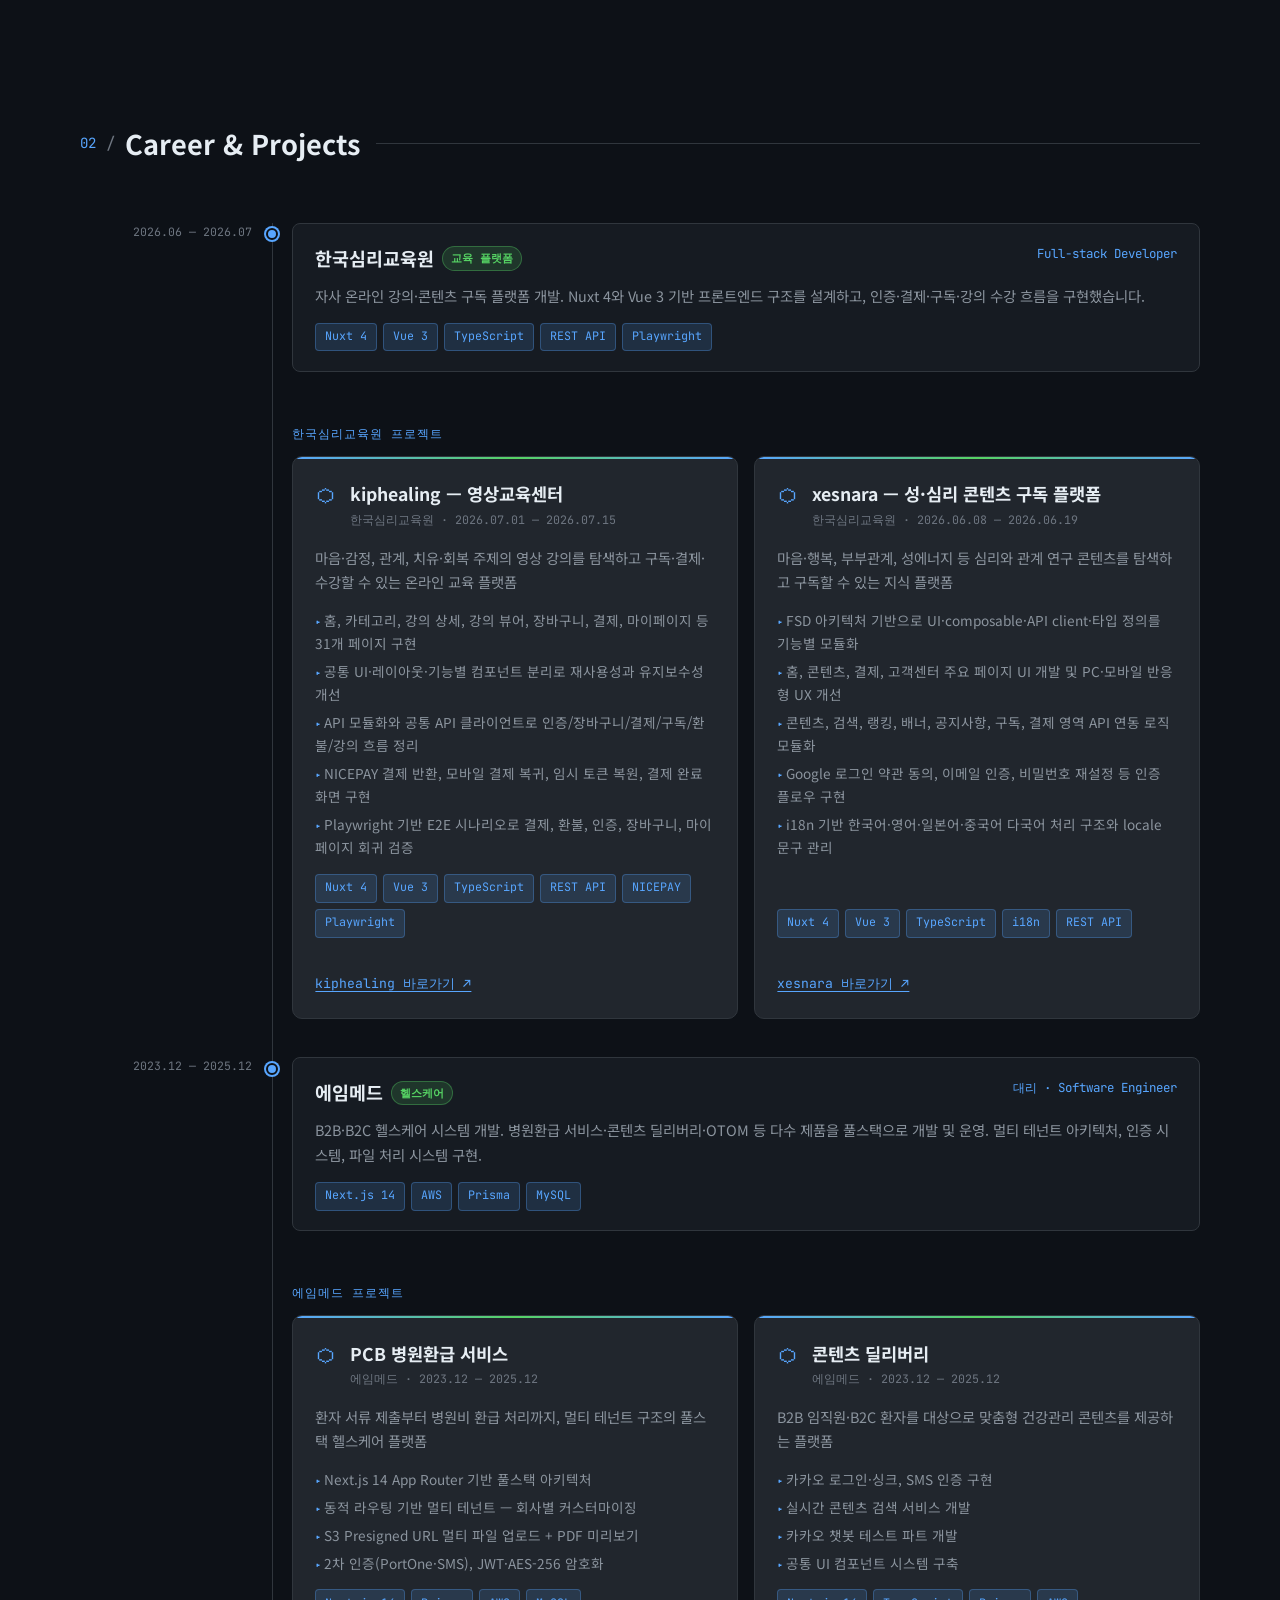
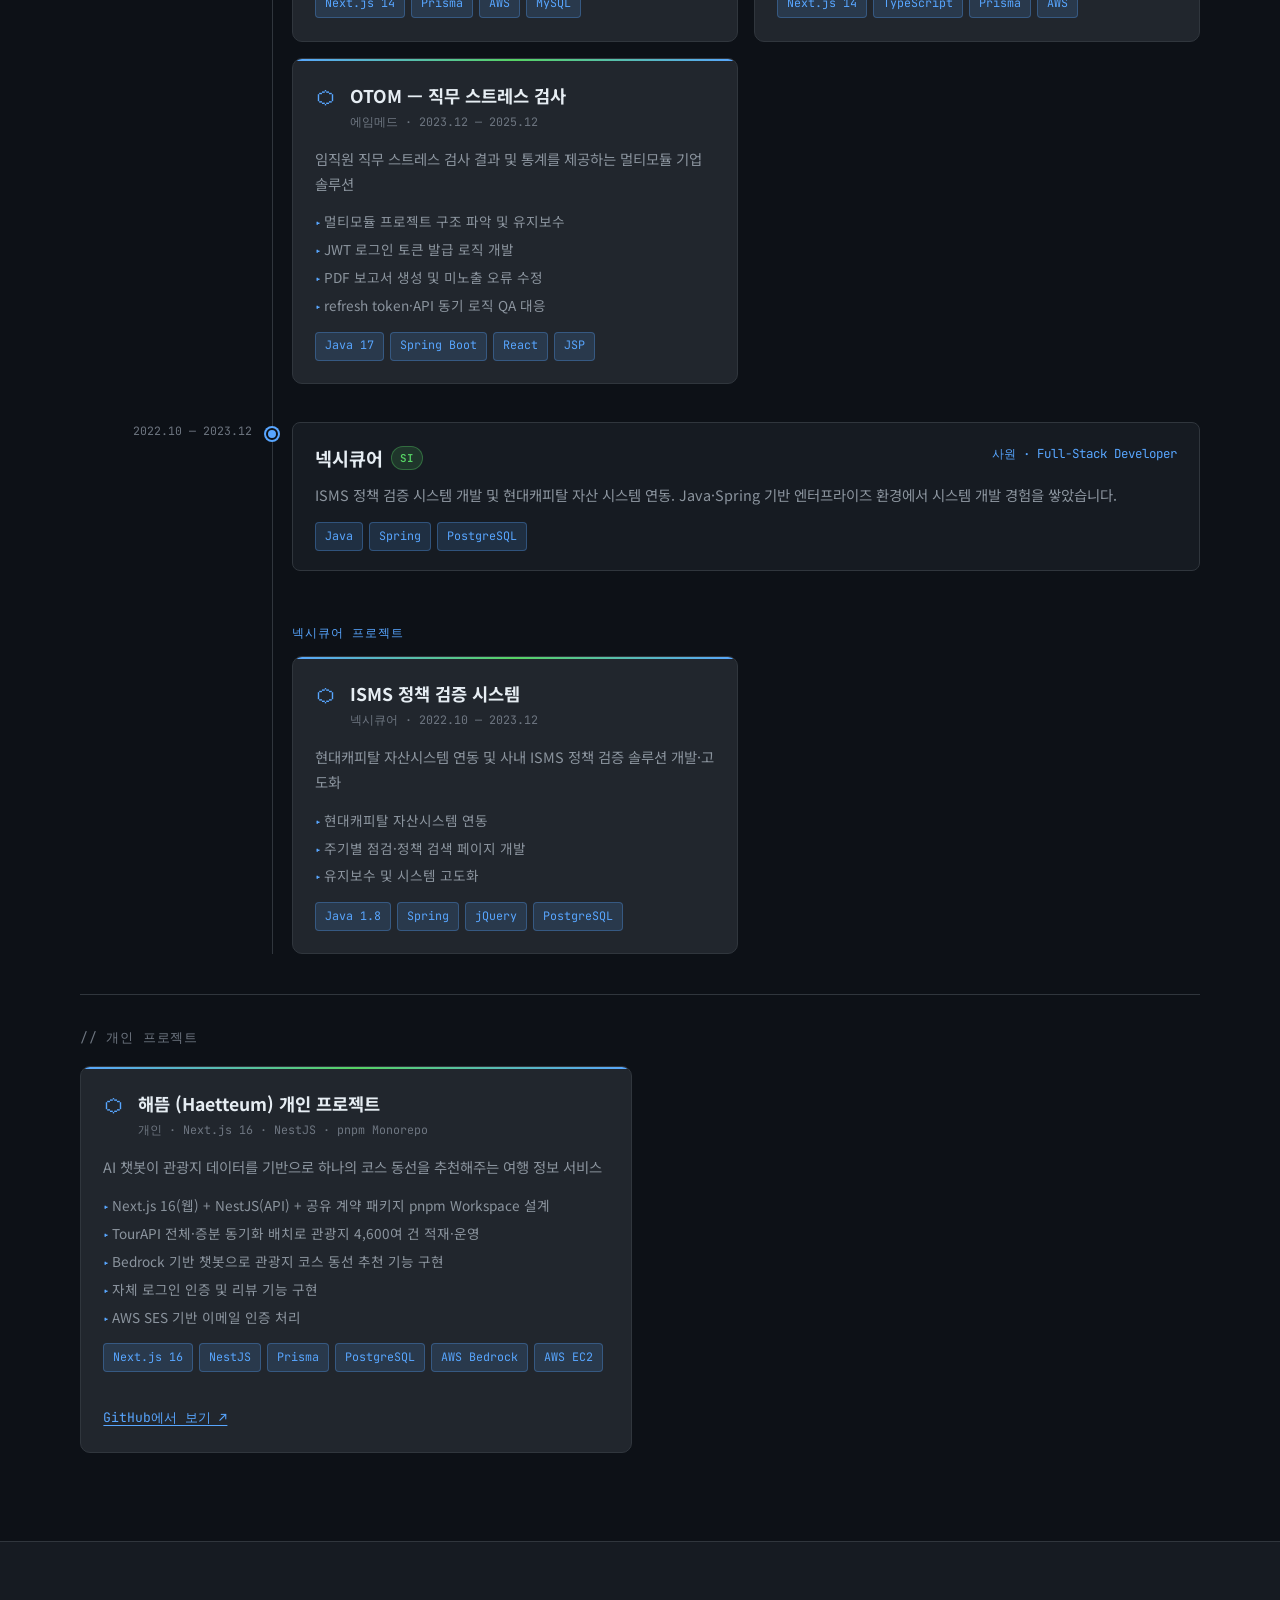
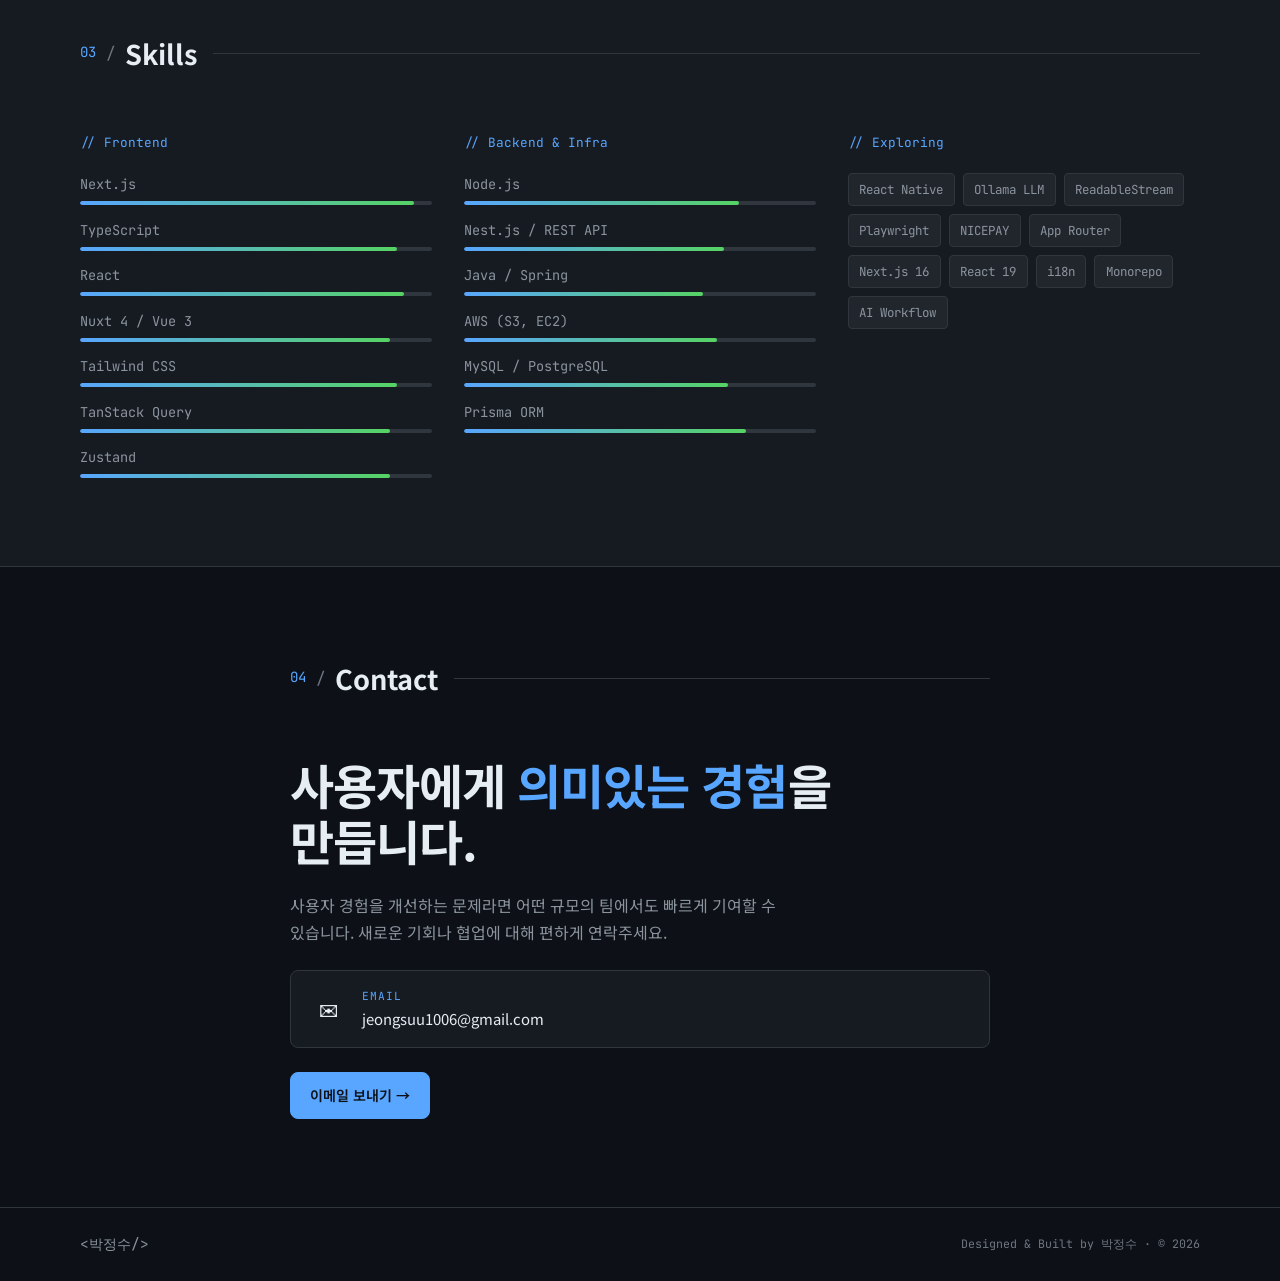
==== commit 4145656d: "fix: remove Ulruru career and Bebimom personal project Co-Authored-By: Claude Sonnet 5 <noreply@anth" ====
--- a/index.html
+++ b/index.html
@@ -8,7 +8,7 @@
   <!-- ===== Primary SEO ===== -->
   <title>소프트웨어 엔지니어 포트폴리오 | 박정수 — Next.js · Nuxt · TypeScript</title>
   <meta name="description"
-    content="소프트웨어 엔지니어 박정수의 포트폴리오입니다. Next.js·Nuxt·TypeScript 기반 4년 차 경력과 한국심리교육원, 울룰루, 에임메드, 넥시큐어 주요 프로젝트를 담았습니다." />
+    content="소프트웨어 엔지니어 박정수의 포트폴리오입니다. Next.js·Nuxt·TypeScript 기반 4년 차 경력과 한국심리교육원, 에임메드, 넥시큐어 주요 프로젝트를 담았습니다." />
   <meta name="keywords"
     content="소프트웨어 엔지니어, 소프트웨어 엔지니어 포트폴리오, 박정수, 박정수 포트폴리오, Software Engineer, Next.js 개발자, Nuxt 개발자, Vue 개발자, TypeScript 개발자, React 개발자, 개발자 이력서, 개발자 포트폴리오, Next.js, Nuxt 4, Vue 3, TypeScript, TailwindCSS, React, Zustand, TanStack Query, Playwright" />
   <meta name="author" content="박정수" />
@@ -340,52 +340,6 @@
           <div class="timeline-item reveal">
             <div class="timeline-left">
               <span class="timeline-dot"></span>
-              <span class="timeline-period">2025.12 — 2026.04</span>
-            </div>
-            <div class="timeline-right">
-              <div class="timeline-header">
-                <h3 class="timeline-company">울룰루 <span class="company-badge">스타트업</span></h3>
-                <span class="timeline-role">Software Engineer</span>
-              </div>
-              <p class="timeline-desc">B2C 여행 서비스 앱·웹 프론트엔드 개발. AI 기반 여행 플랫폼에서 서버 상태 관리 개선, 모노레포 아키텍처 구축, 다국어 지원 구현.</p>
-              <div class="timeline-stack">
-                <span class="badge badge--sm">Next.js 14</span>
-                <span class="badge badge--sm">TanStack Query</span>
-                <span class="badge badge--sm">Zustand</span>
-              </div>
-            </div>
-            <div class="timeline-item-projects">
-              <div class="proj-featured reveal">
-                <div class="proj-featured-content">
-                  <p class="proj-featured-label">울룰루 프로젝트</p>
-                  <h3 class="proj-title">ulruru — 울룰루 여행 플랫폼</h3>
-                  <p class="proj-period">2025.12 — 2026.04</p>
-                  <div class="proj-desc-box">
-                    <p>여행 기록, 커뮤니티, 동행 여행을 결합한 AI 기반 여행 플랫폼 스타트업.</p>
-                    <p>서버 상태 관리 전략을 전면 개선하고 모노레포 아키텍처로 프로젝트 구조를 통합했습니다.</p>
-                  </div>
-                  <ul class="proj-points">
-                    <li><span class="arrow">▹</span> TanStack Query 도입 — 서버 상태 관리/캐싱 전략 재설계</li>
-                    <li><span class="arrow">▹</span> i18n 다국어 페이지 구성 및 반응형 UI 구성</li>
-                    <li><span class="arrow">▹</span> 모노레포 + shared 패키지로 앱·웹 공통 컴포넌트 아키텍처 구축</li>
-                    <li><span class="arrow">▹</span> react-virtuoso 가상 스크롤로 대형 리스트 성능 최적화</li>
-                    <li><span class="arrow">▹</span> 앱 내 사용자 행동 트래킹 이벤트 분석 로직 구현</li>
-                  </ul>
-                  <div class="proj-tech-row">
-                    <span class="badge">Next.js 14</span>
-                    <span class="badge">TypeScript</span>
-                    <span class="badge">TanStack Query</span>
-                    <span class="badge">Zustand</span>
-                    <span class="badge">Tailwind CSS</span>
-                  </div>
-                </div>
-                <div class="proj-featured-num" aria-hidden="true">01</div>
-              </div>
-            </div>
-          </div>
-          <div class="timeline-item reveal">
-            <div class="timeline-left">
-              <span class="timeline-dot"></span>
               <span class="timeline-period">2023.12 — 2025.12</span>
             </div>
             <div class="timeline-right">
@@ -526,33 +480,6 @@
         <div class="personal-projects reveal">
           <p class="personal-projects-label">// 개인 프로젝트</p>
           <div class="proj-grid">
-            <article class="proj-card reveal">
-              <div class="proj-card-top">
-                <span class="proj-card-icon">⬡</span>
-                <div>
-                  <h3 class="proj-card-title">베비맘 (Bebimom) 개인 프로젝트</h3>
-                  <p class="proj-card-period">개인 · Web + Mobile + Backend 모노레포</p>
-                </div>
-              </div>
-              <p class="proj-card-desc">육아 AI 커뮤니티 서비스. 웹(Next.js), 모바일(Expo), 백엔드(Express)를 하나의 모노레포로 통합 개발</p>
-              <ul class="proj-card-points">
-                <li>frontend/shared 중심 공용 타입·토큰 구조 설계</li>
-                <li>웹 Next.js 16, 모바일 Expo Router, 백엔드 Express 구성</li>
-                <li>모바일 Zustand + TanStack Query 상태/데이터 구조 적용</li>
-                <li>환경변수/워크스페이스 경계 포함 모노레포 운영 체계 정리</li>
-              </ul>
-              <div class="proj-card-tech">
-                <span class="badge badge--sm">Next.js 16</span>
-                <span class="badge badge--sm">Expo 54</span>
-                <span class="badge badge--sm">Express</span>
-                <span class="badge badge--sm">Prisma</span>
-              </div>
-              <p class="proj-case-link-wrap">
-                <a class="proj-case-link" href="https://github.com/suu1006/baby-ai-agent" target="_blank"
-                  rel="noopener noreferrer">GitHub에서 보기 ↗</a>
-              </p>
-            </article>
-
             <article class="proj-card reveal">
               <div class="proj-card-top">
                 <span class="proj-card-icon">⬡</span>
